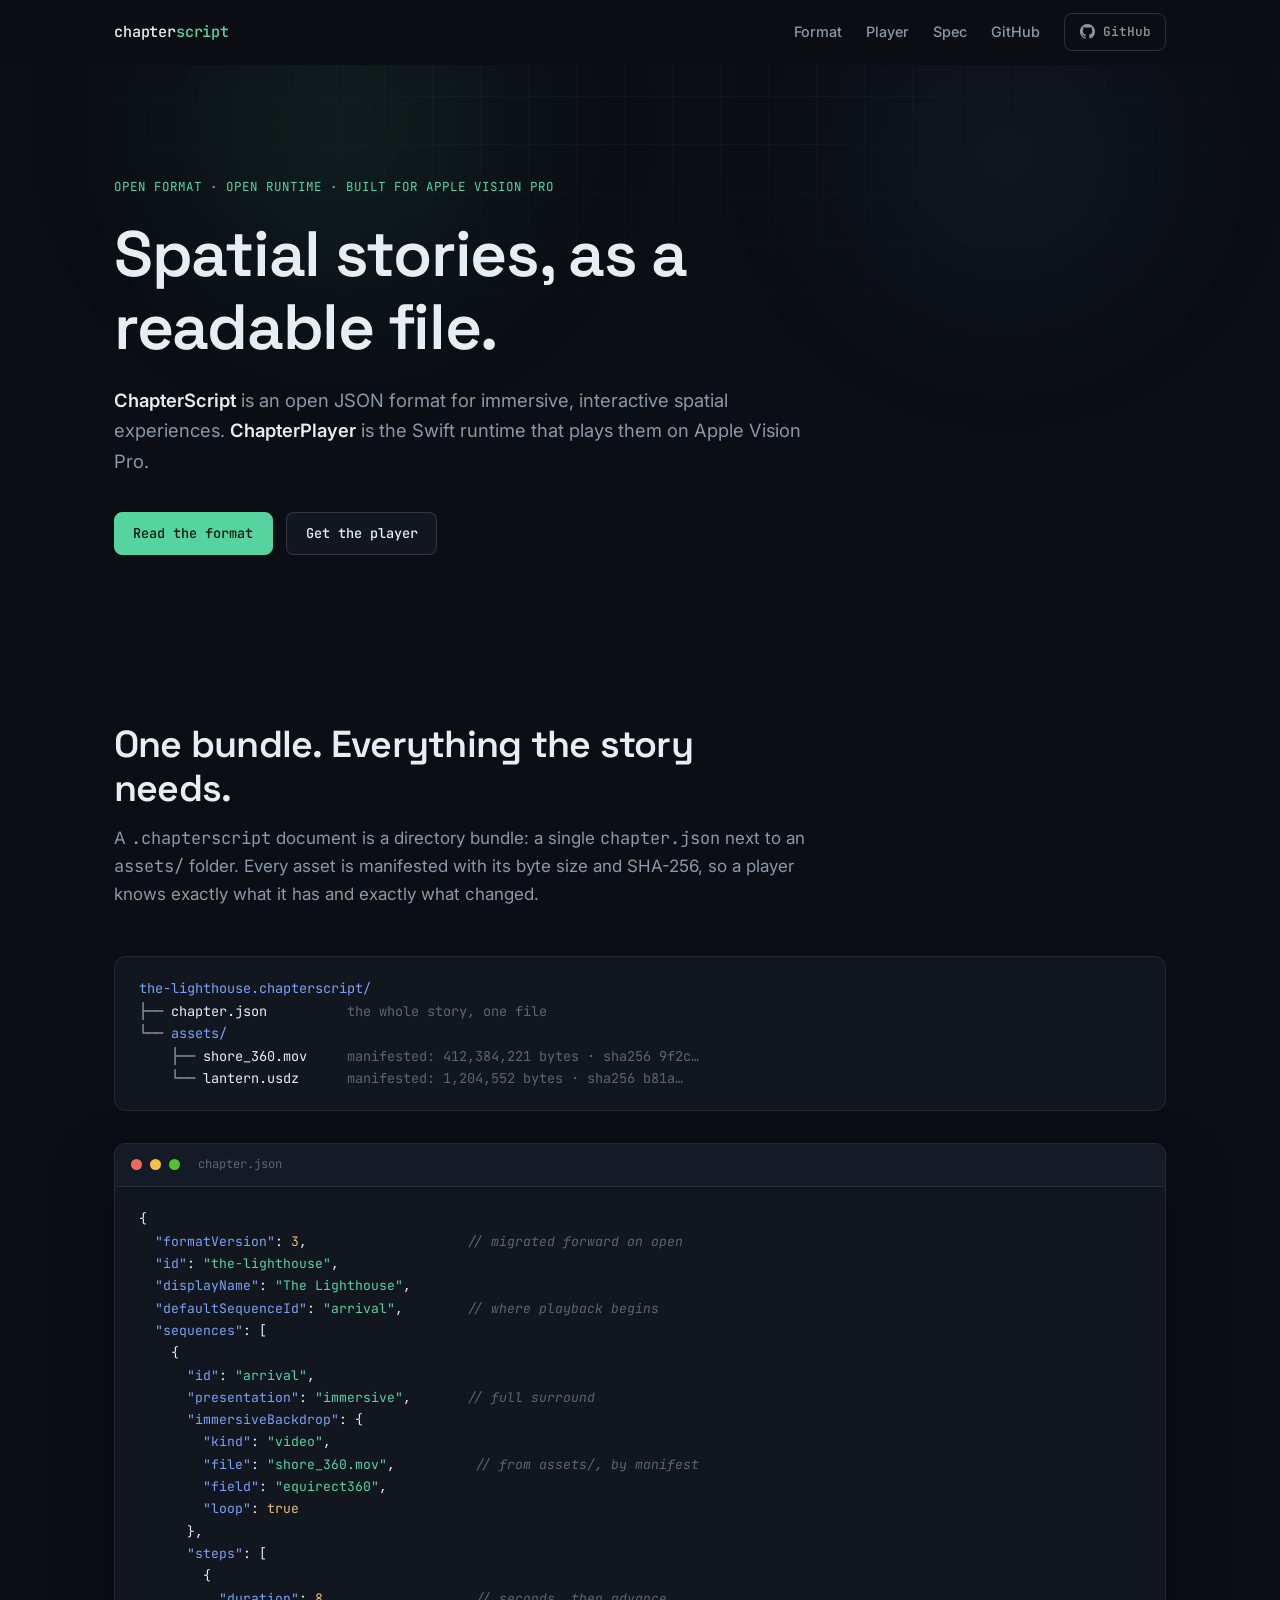
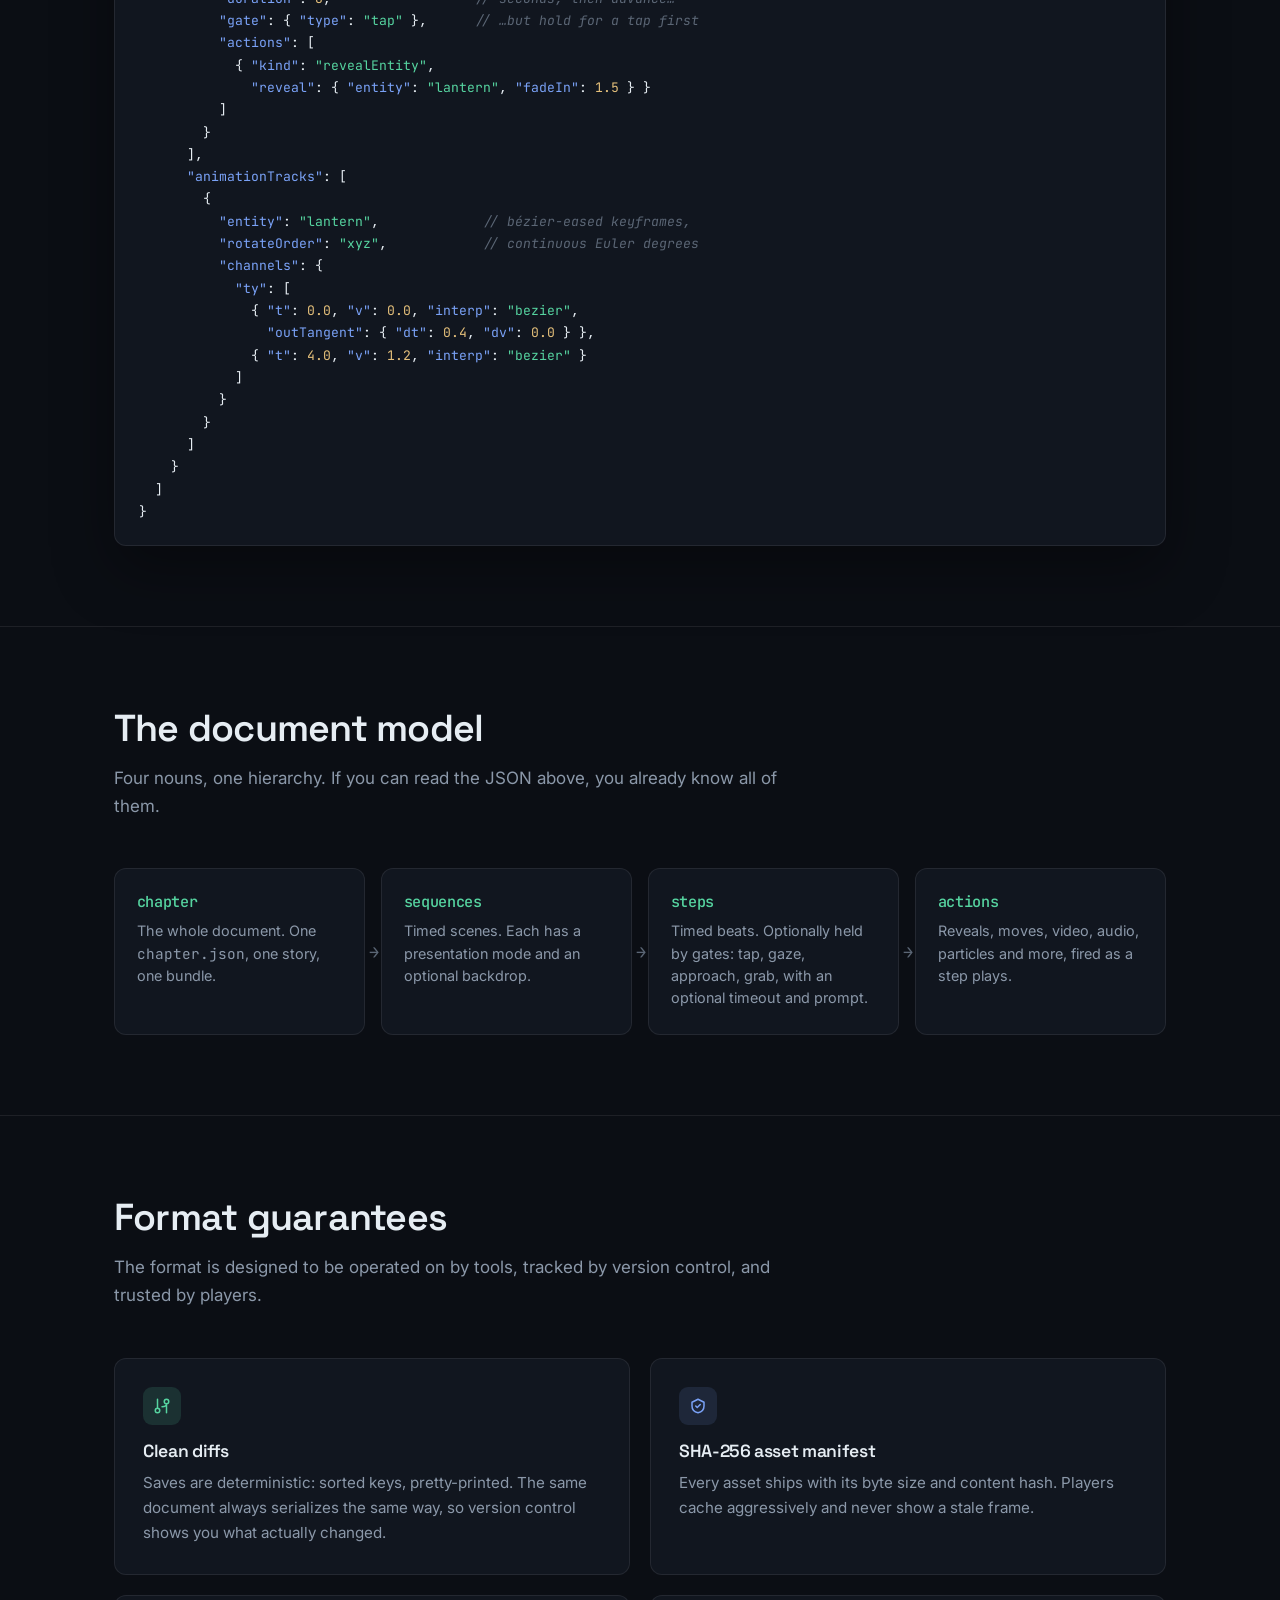
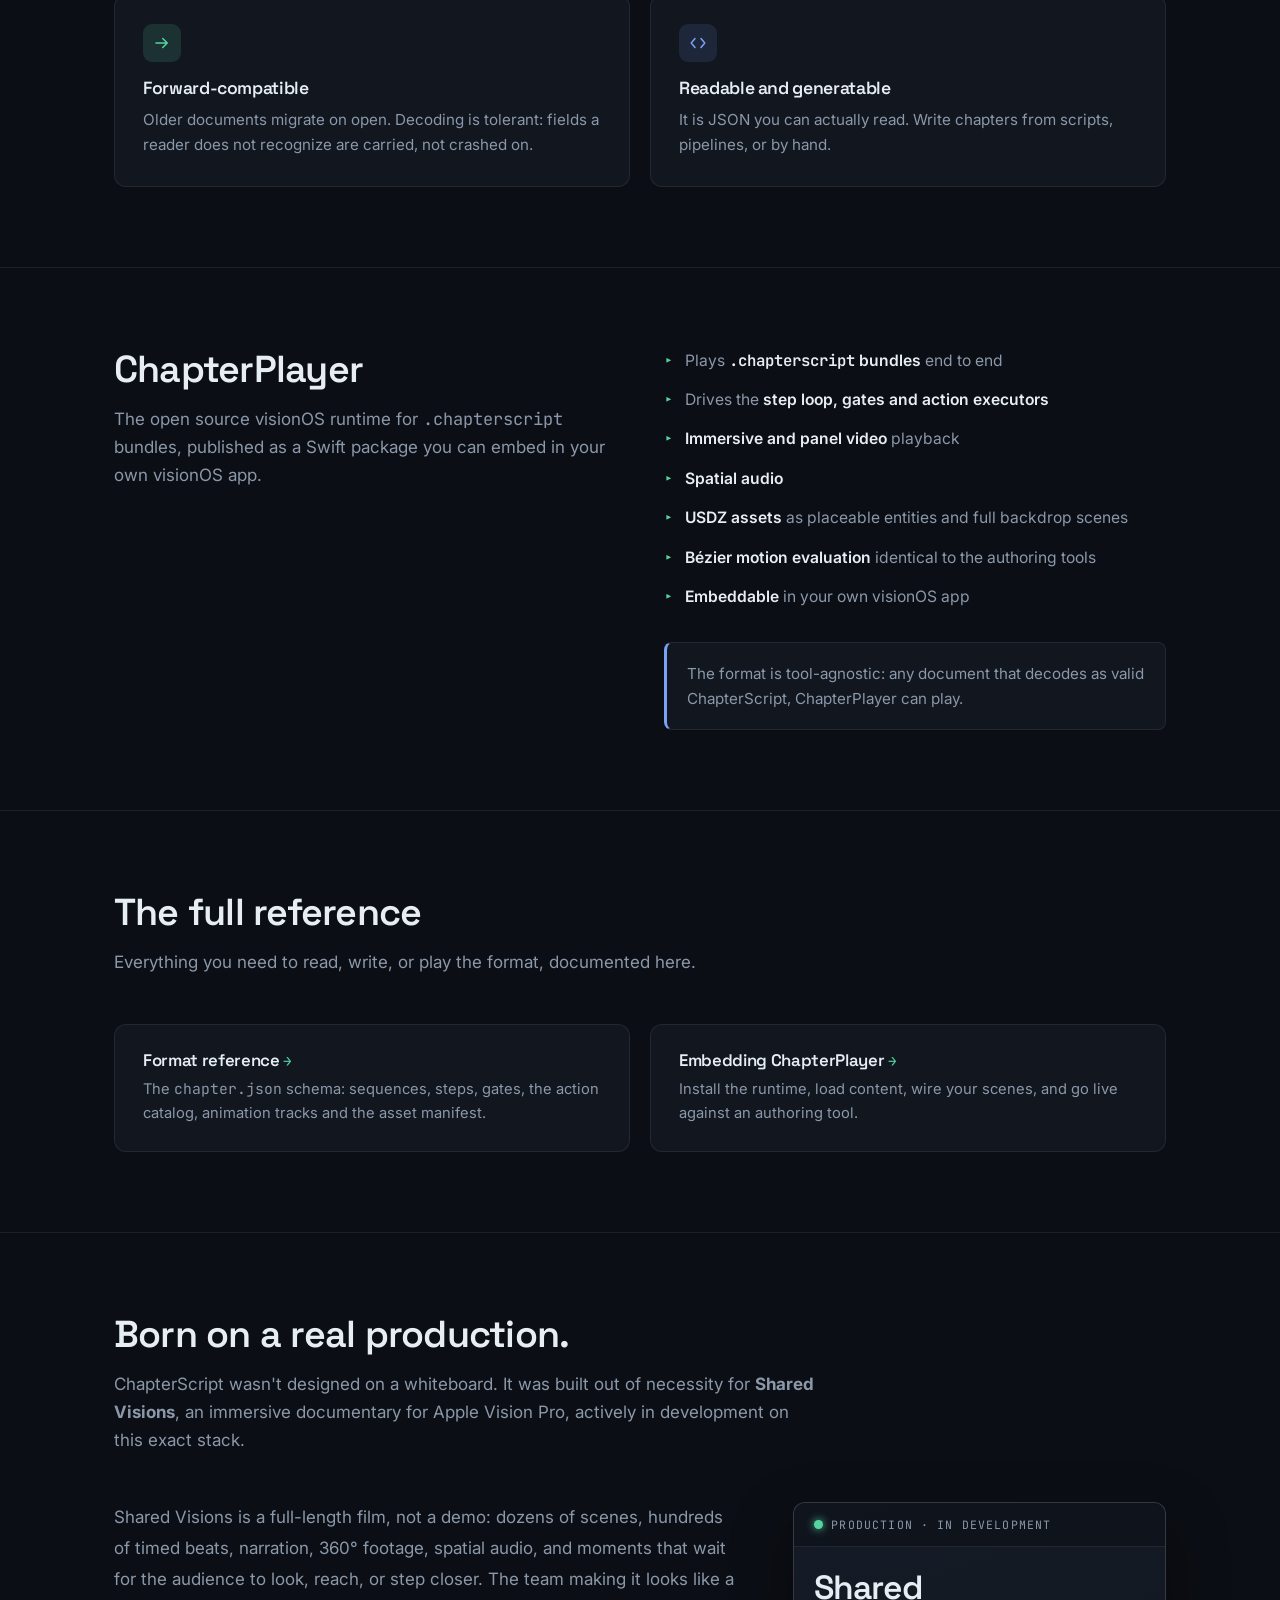
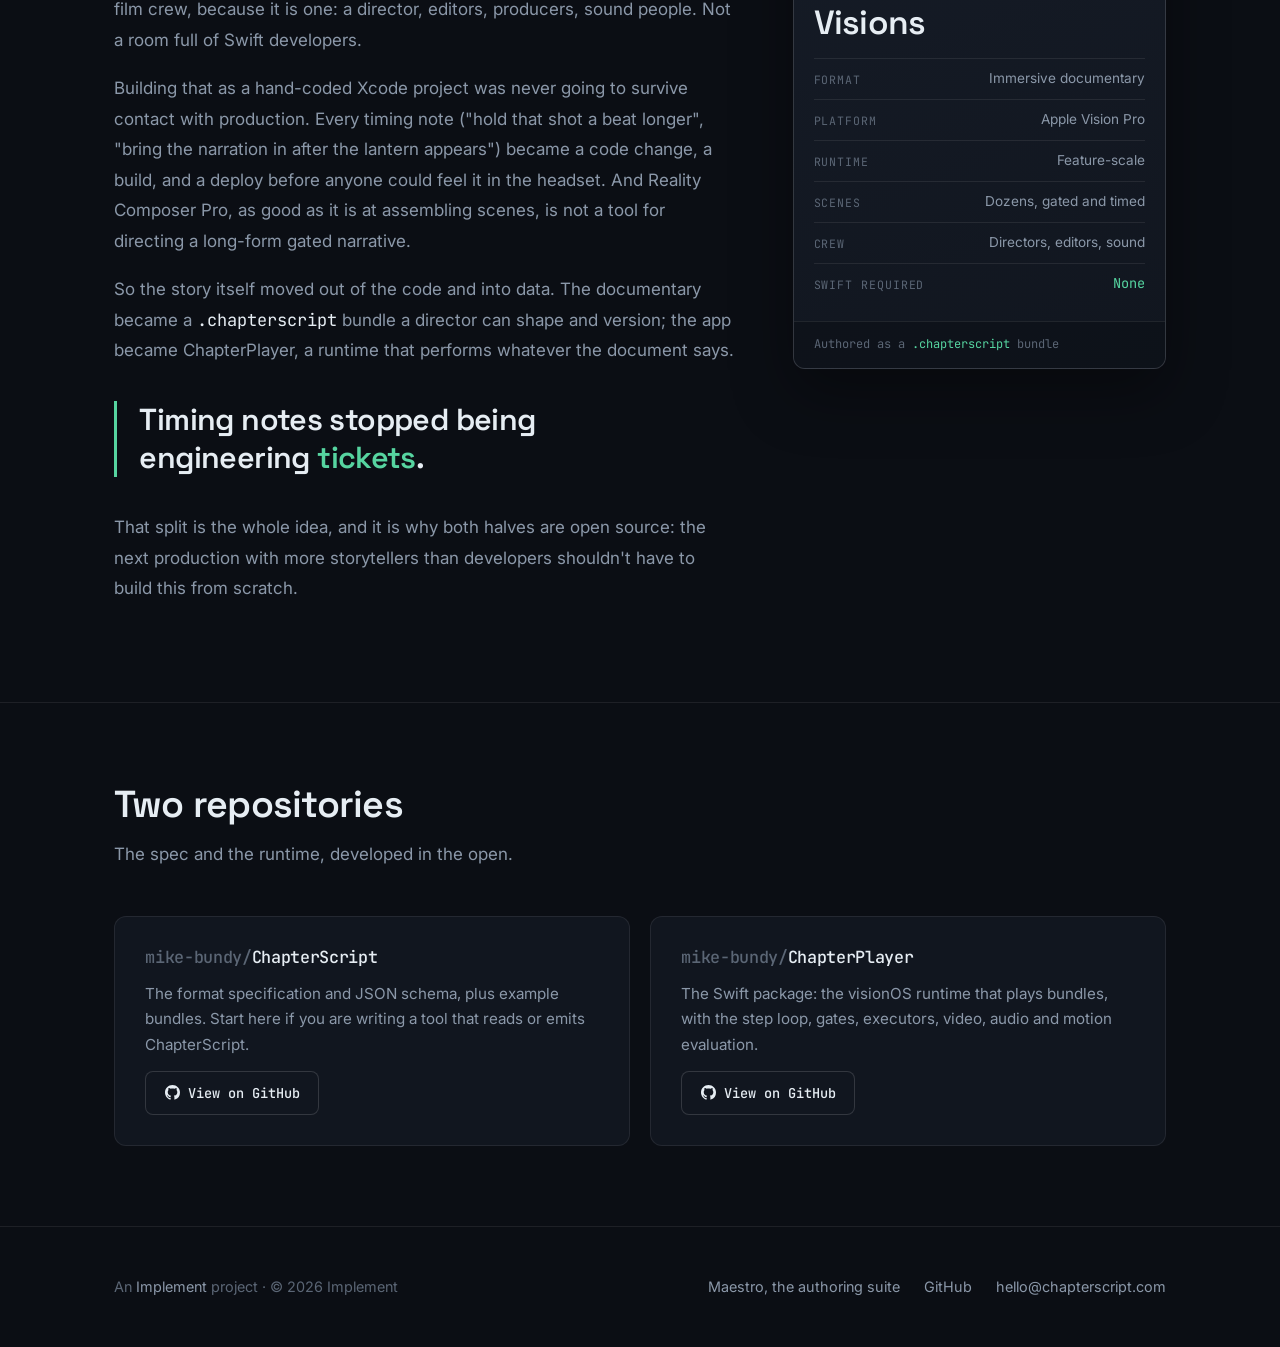
==== index.html @ b11a77a7 "Wordmark: chapter[script], mint accent on script, drop .com Co-Authored-By: Claude Fable 5 <noreply@" ====
<!doctype html>
<html lang="en">
<head>
  <meta charset="utf-8">
  <meta name="viewport" content="width=device-width, initial-scale=1">
  <title>ChapterScript — an open format for spatial stories</title>
  <meta name="description" content="ChapterScript is an open JSON format for immersive, interactive spatial experiences. ChapterPlayer is the open source Swift runtime that plays them on Apple Vision Pro.">
  <link rel="preconnect" href="https://fonts.googleapis.com">
  <link rel="preconnect" href="https://fonts.gstatic.com" crossorigin>
  <link href="https://fonts.googleapis.com/css2?family=Space+Grotesk:wght@500;600;700&family=Inter:wght@400;500;600&family=JetBrains+Mono:ital,wght@0,400;0,500;1,400&display=swap" rel="stylesheet">
  <link rel="stylesheet" href="/assets/css/site.css">
</head>
<body>
  <div class="grid-bg" aria-hidden="true"></div>

  <header class="nav">
    <div class="wrap nav-inner">
      <a class="wordmark" href="/">chapter<span class="accent">script</span></a>
      <nav class="nav-links" aria-label="Site">
        <a href="#format">Format</a>
        <a href="#player">Player</a>
        <a href="#spec">Spec</a>
        <!-- real repo: github.com/mike-bundy -->
        <a href="https://github.com/mike-bundy/ChapterScript">GitHub</a>
        <a class="btn btn-ghost" href="https://github.com/mike-bundy/ChapterScript">
          <svg width="15" height="15" viewBox="0 0 16 16" fill="currentColor" aria-hidden="true"><path d="M8 0C3.58 0 0 3.58 0 8c0 3.54 2.29 6.53 5.47 7.59.4.07.55-.17.55-.38 0-.19-.01-.82-.01-1.49-2.01.37-2.53-.49-2.69-.94-.09-.23-.48-.94-.82-1.13-.28-.15-.68-.52-.01-.53.63-.01 1.08.58 1.23.82.72 1.21 1.87.87 2.33.66.07-.52.28-.87.51-1.07-1.78-.2-3.64-.89-3.64-3.95 0-.87.31-1.59.82-2.15-.08-.2-.36-1.02.08-2.12 0 0 .67-.21 2.2.82.64-.18 1.32-.27 2-.27s1.36.09 2 .27c1.53-1.04 2.2-.82 2.2-.82.44 1.1.16 1.92.08 2.12.51.56.82 1.27.82 2.15 0 3.07-1.87 3.75-3.65 3.95.29.25.54.73.54 1.48 0 1.07-.01 1.93-.01 2.2 0 .21.15.46.55.38A8.01 8.01 0 0 0 16 8c0-4.42-3.58-8-8-8Z"/></svg>
          GitHub
        </a>
      </nav>
    </div>
  </header>

  <main>
    <section class="hero">
      <div class="glow glow-mint" aria-hidden="true"></div>
      <div class="glow glow-blue" aria-hidden="true"></div>
      <div class="wrap">
        <p class="eyebrow">Open format · Open runtime · Built for Apple Vision Pro</p>
        <h1>Spatial stories, as a readable file.</h1>
        <p class="hero-sub"><strong>ChapterScript</strong> is an open JSON format for immersive, interactive spatial experiences. <strong>ChapterPlayer</strong> is the Swift runtime that plays them on Apple Vision Pro.</p>
        <div class="hero-ctas">
          <a class="btn btn-primary" href="#format">Read the format</a>
          <a class="btn" href="#player">Get the player</a>
        </div>
      </div>
    </section>

    <section class="section" id="format">
      <div class="wrap">
        <div class="section-head reveal">
          <h2>One bundle. Everything the story needs.</h2>
          <p>A <code>.chapterscript</code> document is a directory bundle: a single <code>chapter.json</code> next to an <code>assets/</code> folder. Every asset is manifested with its byte size and SHA-256, so a player knows exactly what it has and exactly what changed.</p>
        </div>

        <div class="bundle-tree reveal" role="img" aria-label="Bundle layout: a .chapterscript directory containing chapter.json and an assets folder whose files are manifested with byte size and SHA-256">
<pre><span class="d">the-lighthouse.chapterscript/</span>
├── <span class="f">chapter.json</span>          <span class="m">the whole story, one file</span>
└── <span class="d">assets/</span>
    ├── <span class="f">shore_360.mov</span>     <span class="m">manifested: 412,384,221 bytes · sha256 9f2c…</span>
    └── <span class="f">lantern.usdz</span>      <span class="m">manifested: 1,204,552 bytes · sha256 b81a…</span></pre>
        </div>

        <div class="code-panel reveal">
          <div class="code-bar">
            <span class="dot dot-r"></span><span class="dot dot-y"></span><span class="dot dot-g"></span>
            <span class="code-title">chapter.json</span>
          </div>
<pre>{
  <span class="k">"formatVersion"</span>: <span class="n">3</span>,                    <span class="c">// migrated forward on open</span>
  <span class="k">"id"</span>: <span class="s">"the-lighthouse"</span>,
  <span class="k">"displayName"</span>: <span class="s">"The Lighthouse"</span>,
  <span class="k">"defaultSequenceId"</span>: <span class="s">"arrival"</span>,        <span class="c">// where playback begins</span>
  <span class="k">"sequences"</span>: [
    {
      <span class="k">"id"</span>: <span class="s">"arrival"</span>,
      <span class="k">"presentation"</span>: <span class="s">"immersive"</span>,       <span class="c">// full surround</span>
      <span class="k">"immersiveBackdrop"</span>: {
        <span class="k">"kind"</span>: <span class="s">"video"</span>,
        <span class="k">"file"</span>: <span class="s">"shore_360.mov"</span>,          <span class="c">// from assets/, by manifest</span>
        <span class="k">"field"</span>: <span class="s">"equirect360"</span>,
        <span class="k">"loop"</span>: <span class="n">true</span>
      },
      <span class="k">"steps"</span>: [
        {
          <span class="k">"duration"</span>: <span class="n">8</span>,                  <span class="c">// seconds, then advance…</span>
          <span class="k">"gate"</span>: { <span class="k">"type"</span>: <span class="s">"tap"</span> },      <span class="c">// …but hold for a tap first</span>
          <span class="k">"actions"</span>: [
            { <span class="k">"kind"</span>: <span class="s">"revealEntity"</span>,
              <span class="k">"reveal"</span>: { <span class="k">"entity"</span>: <span class="s">"lantern"</span>, <span class="k">"fadeIn"</span>: <span class="n">1.5</span> } }
          ]
        }
      ],
      <span class="k">"animationTracks"</span>: [
        {
          <span class="k">"entity"</span>: <span class="s">"lantern"</span>,             <span class="c">// bézier-eased keyframes,</span>
          <span class="k">"rotateOrder"</span>: <span class="s">"xyz"</span>,            <span class="c">// continuous Euler degrees</span>
          <span class="k">"channels"</span>: {
            <span class="k">"ty"</span>: [
              { <span class="k">"t"</span>: <span class="n">0.0</span>, <span class="k">"v"</span>: <span class="n">0.0</span>, <span class="k">"interp"</span>: <span class="s">"bezier"</span>,
                <span class="k">"outTangent"</span>: { <span class="k">"dt"</span>: <span class="n">0.4</span>, <span class="k">"dv"</span>: <span class="n">0.0</span> } },
              { <span class="k">"t"</span>: <span class="n">4.0</span>, <span class="k">"v"</span>: <span class="n">1.2</span>, <span class="k">"interp"</span>: <span class="s">"bezier"</span> }
            ]
          }
        }
      ]
    }
  ]
}</pre>
        </div>
      </div>
    </section>

    <section class="section" id="model">
      <div class="wrap">
        <div class="section-head reveal">
          <h2>The document model</h2>
          <p>Four nouns, one hierarchy. If you can read the JSON above, you already know all of them.</p>
        </div>
        <div class="concepts">
          <div class="concept reveal">
            <h3>chapter</h3>
            <p>The whole document. One <code>chapter.json</code>, one story, one bundle.</p>
          </div>
          <div class="concept reveal">
            <h3>sequences</h3>
            <p>Timed scenes. Each has a presentation mode and an optional backdrop.</p>
          </div>
          <div class="concept reveal">
            <h3>steps</h3>
            <p>Timed beats. Optionally held by gates: tap, gaze, approach, grab, with an optional timeout and prompt.</p>
          </div>
          <div class="concept reveal">
            <h3>actions</h3>
            <p>Reveals, moves, video, audio, particles and more, fired as a step plays.</p>
          </div>
        </div>
      </div>
    </section>

    <section class="section" id="guarantees">
      <div class="wrap">
        <div class="section-head reveal">
          <h2>Format guarantees</h2>
          <p>The format is designed to be operated on by tools, tracked by version control, and trusted by players.</p>
        </div>
        <div class="features">
          <div class="feature reveal">
            <span class="feature-icon" aria-hidden="true"><svg width="18" height="18" viewBox="0 0 24 24" fill="none" stroke="currentColor" stroke-width="2" stroke-linecap="round"><path d="M6 3v12M18 9v12M6 15a3 3 0 1 0 0 6 3 3 0 0 0 0-6ZM18 3a3 3 0 1 0 0 6 3 3 0 0 0 0-6ZM18 9c0 3-3 4-6 4"/></svg></span>
            <h3>Clean diffs</h3>
            <p>Saves are deterministic: sorted keys, pretty-printed. The same document always serializes the same way, so version control shows you what actually changed.</p>
          </div>
          <div class="feature reveal">
            <span class="feature-icon" aria-hidden="true"><svg width="18" height="18" viewBox="0 0 24 24" fill="none" stroke="currentColor" stroke-width="2" stroke-linecap="round" stroke-linejoin="round"><path d="M12 3l8 4v5c0 5-3.5 8-8 9-4.5-1-8-4-8-9V7l8-4Z"/><path d="M9 12l2 2 4-4"/></svg></span>
            <h3>SHA-256 asset manifest</h3>
            <p>Every asset ships with its byte size and content hash. Players cache aggressively and never show a stale frame.</p>
          </div>
          <div class="feature reveal">
            <span class="feature-icon" aria-hidden="true"><svg width="18" height="18" viewBox="0 0 24 24" fill="none" stroke="currentColor" stroke-width="2" stroke-linecap="round" stroke-linejoin="round"><path d="M4 12h13M13 6l6 6-6 6"/></svg></span>
            <h3>Forward-compatible</h3>
            <p>Older documents migrate on open. Decoding is tolerant: fields a reader does not recognize are carried, not crashed on.</p>
          </div>
          <div class="feature reveal">
            <span class="feature-icon" aria-hidden="true"><svg width="18" height="18" viewBox="0 0 24 24" fill="none" stroke="currentColor" stroke-width="2" stroke-linecap="round" stroke-linejoin="round"><path d="M8 6l-5 6 5 6M16 6l5 6-5 6"/></svg></span>
            <h3>Readable and generatable</h3>
            <p>It is JSON you can actually read. Write chapters from scripts, pipelines, or by hand.</p>
          </div>
        </div>
      </div>
    </section>

    <section class="section" id="player">
      <div class="wrap">
        <div class="player-grid">
          <div class="section-head reveal" style="margin-bottom:0">
            <h2>ChapterPlayer</h2>
            <p>The open source visionOS runtime for <code>.chapterscript</code> bundles, published as a Swift package you can embed in your own visionOS app.</p>
          </div>
          <div class="reveal">
            <ul class="cap-list">
              <li><span>Plays <strong><code>.chapterscript</code> bundles</strong> end to end</span></li>
              <li><span>Drives the <strong>step loop, gates and action executors</strong></span></li>
              <li><span><strong>Immersive and panel video</strong> playback</span></li>
              <li><span><strong>Spatial audio</strong></span></li>
              <li><span><strong>USDZ assets</strong> as placeable entities and full backdrop scenes</span></li>
              <li><span><strong>Bézier motion evaluation</strong> identical to the authoring tools</span></li>
              <li><span><strong>Embeddable</strong> in your own visionOS app</span></li>
            </ul>
            <p class="player-note">The format is tool-agnostic: any document that decodes as valid ChapterScript, ChapterPlayer can play.</p>
          </div>
        </div>
      </div>
    </section>

    <section class="section" id="spec">
      <div class="wrap">
        <div class="section-head reveal">
          <h2>The full reference</h2>
          <p>Everything you need to read, write, or play the format, documented here.</p>
        </div>
        <div class="spec-links">
          <a class="spec-link reveal" href="/format.html">
            <h3>Format reference <span>→</span></h3>
            <p>The <code>chapter.json</code> schema: sequences, steps, gates, the action catalog, animation tracks and the asset manifest.</p>
          </a>
          <a class="spec-link reveal" href="/player.html">
            <h3>Embedding ChapterPlayer <span>→</span></h3>
            <p>Install the runtime, load content, wire your scenes, and go live against an authoring tool.</p>
          </a>
        </div>
      </div>
    </section>

    <section class="section" id="story">
      <div class="wrap">
        <div class="section-head reveal">
          <h2>Born on a real production.</h2>
          <p>ChapterScript wasn't designed on a whiteboard. It was built out of necessity for <strong>Shared Visions</strong>, an immersive documentary for Apple Vision Pro, actively in development on this exact stack.</p>
        </div>
        <div class="story-grid">
          <div class="story reveal">
            <p>Shared Visions is a full-length film, not a demo: dozens of scenes, hundreds
            of timed beats, narration, 360° footage, spatial audio, and moments that wait
            for the audience to look, reach, or step closer. The team making it looks like
            a film crew, because it is one: a director, editors, producers, sound people.
            Not a room full of Swift developers.</p>
            <p>Building that as a hand-coded Xcode project was never going to survive
            contact with production. Every timing note ("hold that shot a beat longer",
            "bring the narration in after the lantern appears") became a code change, a
            build, and a deploy before anyone could feel it in the headset. And Reality
            Composer Pro, as good as it is at assembling scenes, is not a tool for
            directing a long-form gated narrative.</p>
            <p>So the story itself moved out of the code and into data. The documentary
            became a <code>.chapterscript</code> bundle a director can shape and version;
            the app became ChapterPlayer, a runtime that performs whatever the document
            says.</p>
            <blockquote class="story-quote">Timing notes stopped being<br>engineering <em>tickets</em>.</blockquote>
            <p>That split is the whole idea, and it is why both halves are open source:
            the next production with more storytellers than developers shouldn't have to
            build this from scratch.</p>
          </div>

          <aside class="slate reveal" aria-label="Shared Visions production card">
            <div class="slate-bar">
              <span class="slate-rec" aria-hidden="true"></span>
              Production · In development
            </div>
            <h3 class="slate-title">Shared<br>Visions</h3>
            <dl class="slate-facts">
              <div><dt>Format</dt><dd>Immersive documentary</dd></div>
              <div><dt>Platform</dt><dd>Apple Vision Pro</dd></div>
              <div><dt>Runtime</dt><dd>Feature-scale</dd></div>
              <div><dt>Scenes</dt><dd>Dozens, gated and timed</dd></div>
              <div><dt>Crew</dt><dd>Directors, editors, sound</dd></div>
              <div><dt>Swift required</dt><dd class="slate-none">None</dd></div>
            </dl>
            <div class="slate-foot">Authored as a <code>.chapterscript</code> bundle</div>
          </aside>
        </div>
      </div>
    </section>

    <section class="section" id="repos">
      <div class="wrap">
        <div class="section-head reveal">
          <h2>Two repositories</h2>
          <p>The spec and the runtime, developed in the open.</p>
        </div>
        <div class="repos">
          <div class="repo reveal">
            <h3><span class="org">mike-bundy/</span>ChapterScript</h3>
            <p>The format specification and JSON schema, plus example bundles. Start here if you are writing a tool that reads or emits ChapterScript.</p>
            <!-- real repo: github.com/mike-bundy -->
            <a class="btn" href="https://github.com/mike-bundy/ChapterScript">
              <svg width="15" height="15" viewBox="0 0 16 16" fill="currentColor" aria-hidden="true"><path d="M8 0C3.58 0 0 3.58 0 8c0 3.54 2.29 6.53 5.47 7.59.4.07.55-.17.55-.38 0-.19-.01-.82-.01-1.49-2.01.37-2.53-.49-2.69-.94-.09-.23-.48-.94-.82-1.13-.28-.15-.68-.52-.01-.53.63-.01 1.08.58 1.23.82.72 1.21 1.87.87 2.33.66.07-.52.28-.87.51-1.07-1.78-.2-3.64-.89-3.64-3.95 0-.87.31-1.59.82-2.15-.08-.2-.36-1.02.08-2.12 0 0 .67-.21 2.2.82.64-.18 1.32-.27 2-.27s1.36.09 2 .27c1.53-1.04 2.2-.82 2.2-.82.44 1.1.16 1.92.08 2.12.51.56.82 1.27.82 2.15 0 3.07-1.87 3.75-3.65 3.95.29.25.54.73.54 1.48 0 1.07-.01 1.93-.01 2.2 0 .21.15.46.55.38A8.01 8.01 0 0 0 16 8c0-4.42-3.58-8-8-8Z"/></svg>
              View on GitHub
            </a>
          </div>
          <div class="repo reveal">
            <h3><span class="org">mike-bundy/</span>ChapterPlayer</h3>
            <p>The Swift package: the visionOS runtime that plays bundles, with the step loop, gates, executors, video, audio and motion evaluation.</p>
            <!-- real repo: github.com/mike-bundy -->
            <a class="btn" href="https://github.com/mike-bundy/ChapterPlayer">
              <svg width="15" height="15" viewBox="0 0 16 16" fill="currentColor" aria-hidden="true"><path d="M8 0C3.58 0 0 3.58 0 8c0 3.54 2.29 6.53 5.47 7.59.4.07.55-.17.55-.38 0-.19-.01-.82-.01-1.49-2.01.37-2.53-.49-2.69-.94-.09-.23-.48-.94-.82-1.13-.28-.15-.68-.52-.01-.53.63-.01 1.08.58 1.23.82.72 1.21 1.87.87 2.33.66.07-.52.28-.87.51-1.07-1.78-.2-3.64-.89-3.64-3.95 0-.87.31-1.59.82-2.15-.08-.2-.36-1.02.08-2.12 0 0 .67-.21 2.2.82.64-.18 1.32-.27 2-.27s1.36.09 2 .27c1.53-1.04 2.2-.82 2.2-.82.44 1.1.16 1.92.08 2.12.51.56.82 1.27.82 2.15 0 3.07-1.87 3.75-3.65 3.95.29.25.54.73.54 1.48 0 1.07-.01 1.93-.01 2.2 0 .21.15.46.55.38A8.01 8.01 0 0 0 16 8c0-4.42-3.58-8-8-8Z"/></svg>
              View on GitHub
            </a>
          </div>
        </div>
      </div>
    </section>
  </main>

  <footer class="footer">
    <div class="wrap footer-inner">
      <p>An <a href="https://implement.studio">Implement</a> project · © 2026 Implement</p>
      <div class="footer-links">
        <a href="https://maestrostud.io">Maestro, the authoring suite</a>
        <a href="https://github.com/mike-bundy/ChapterScript">GitHub</a>
        <a href="mailto:hello@chapterscript.com">hello@chapterscript.com</a>
      </div>
    </div>
  </footer>

  <script src="/assets/js/site.js"></script>
</body>
</html>
---- assets/css/site.css ----
/* chapterscript.com — dark slate terminal theme.
   All colors live here; use the variables, not literal hex, for anything new. */

:root {
  --bg: #0b0e14;
  --panel: #11161f;
  --panel-2: #151b26;
  --border: rgba(255, 255, 255, 0.08);
  --border-strong: rgba(255, 255, 255, 0.14);
  --ink: #e6edf3;
  --dim: #8b98a9;
  --faint: #5b6675;
  --mint: #56d4a0;
  --mint-dim: rgba(86, 212, 160, 0.14);
  --blue: #7aa2f7;
  --blue-dim: rgba(122, 162, 247, 0.12);
  --syn-key: #7aa2f7;
  --syn-str: #56d4a0;
  --syn-num: #e5c07b;
  --syn-comment: #5b6675;
  --font-display: "Space Grotesk", system-ui, sans-serif;
  --font-body: "Inter", system-ui, sans-serif;
  --font-mono: "JetBrains Mono", ui-monospace, "SF Mono", Menlo, monospace;
  --max-w: 1100px;
  --radius: 12px;
}

* { box-sizing: border-box; margin: 0; padding: 0; }

html {
  color-scheme: dark;
  scroll-padding-top: 5.5rem;
}

@media (prefers-reduced-motion: no-preference) {
  html { scroll-behavior: smooth; }
}

body {
  background: var(--bg);
  color: var(--ink);
  font-family: var(--font-body);
  font-size: 1.0625rem;
  line-height: 1.65;
  -webkit-font-smoothing: antialiased;
}

::selection { background: var(--mint-dim); color: var(--ink); }

a { color: var(--mint); text-decoration: none; }
a:hover { text-decoration: underline; text-underline-offset: 3px; }

h1, h2, h3 {
  font-family: var(--font-display);
  font-weight: 600;
  line-height: 1.15;
  letter-spacing: -0.02em;
}

code, kbd, pre { font-family: var(--font-mono); }

.wrap {
  max-width: var(--max-w);
  margin: 0 auto;
  padding: 0 1.5rem;
}

/* ---------- Atmosphere ---------- */

.grid-bg {
  position: fixed;
  inset: 0;
  z-index: -1;
  background-image:
    linear-gradient(rgba(255, 255, 255, 0.025) 1px, transparent 1px),
    linear-gradient(90deg, rgba(255, 255, 255, 0.025) 1px, transparent 1px);
  background-size: 48px 48px;
  mask-image: radial-gradient(ellipse 80% 60% at 50% 0%, #000 30%, transparent 75%);
  -webkit-mask-image: radial-gradient(ellipse 80% 60% at 50% 0%, #000 30%, transparent 75%);
}

.glow {
  position: absolute;
  z-index: -1;
  border-radius: 50%;
  filter: blur(90px);
  opacity: 0.35;
  pointer-events: none;
}

.glow-mint { background: radial-gradient(circle, rgba(86, 212, 160, 0.35), transparent 70%); }
.glow-blue { background: radial-gradient(circle, rgba(122, 162, 247, 0.3), transparent 70%); }

/* ---------- Nav ---------- */

.nav {
  position: sticky;
  top: 0;
  z-index: 10;
  background: rgba(11, 14, 20, 0.82);
  backdrop-filter: blur(12px);
  -webkit-backdrop-filter: blur(12px);
  border-bottom: 1px solid transparent;
  transition: border-color 0.2s;
}

.nav.scrolled { border-bottom-color: var(--border); }

.nav-inner {
  display: flex;
  align-items: center;
  gap: 1.75rem;
  height: 4rem;
}

.wordmark {
  font-family: var(--font-mono);
  font-size: 0.95rem;
  font-weight: 500;
  color: var(--ink);
  letter-spacing: -0.01em;
}

.wordmark:hover { text-decoration: none; }
.wordmark .accent { color: var(--mint); }

.nav-links {
  display: flex;
  gap: 1.5rem;
  margin-left: auto;
  align-items: center;
}

.nav-links a {
  color: var(--dim);
  font-size: 0.9rem;
  font-weight: 500;
}

.nav-links a:hover { color: var(--ink); text-decoration: none; }

/* ---------- Buttons ---------- */

.btn {
  display: inline-flex;
  align-items: center;
  gap: 0.5rem;
  padding: 0.6rem 1.15rem;
  border-radius: 8px;
  font-family: var(--font-mono);
  font-size: 0.85rem;
  font-weight: 500;
  border: 1px solid var(--border-strong);
  color: var(--ink);
  background: var(--panel);
  transition: border-color 0.15s, background 0.15s, transform 0.15s;
}

.btn:hover { text-decoration: none; border-color: var(--mint); }

.btn-primary {
  background: var(--mint);
  border-color: var(--mint);
  color: #0b1712;
}

.btn-primary:hover {
  background: #6be0af;
  border-color: #6be0af;
}

.btn-ghost { background: transparent; }

.btn svg { flex-shrink: 0; }

.nav .btn { padding: 0.45rem 0.9rem; font-size: 0.8rem; }

/* ---------- Hero ---------- */

.hero {
  position: relative;
  padding: 7rem 0 5.5rem;
  overflow: hidden;
}

.hero .glow-mint { width: 480px; height: 480px; top: -180px; left: 8%; }
.hero .glow-blue { width: 420px; height: 420px; top: -120px; right: 5%; }

.eyebrow {
  font-family: var(--font-mono);
  font-size: 0.78rem;
  letter-spacing: 0.08em;
  text-transform: uppercase;
  color: var(--mint);
  margin-bottom: 1.25rem;
}

.hero h1 {
  font-size: clamp(2.4rem, 6vw, 4rem);
  max-width: 16ch;
  margin-bottom: 1.25rem;
}

.hero-sub {
  color: var(--dim);
  max-width: 44rem;
  font-size: 1.15rem;
  margin-bottom: 2.25rem;
}

.hero-sub strong { color: var(--ink); font-weight: 600; }

.hero-ctas { display: flex; gap: 0.85rem; flex-wrap: wrap; }

/* ---------- Sections ---------- */

.section { padding: 5rem 0; }
.section + .section { border-top: 1px solid var(--border); }

.section-head { max-width: 44rem; margin-bottom: 3rem; }
.section-head h2 { font-size: clamp(1.7rem, 3.5vw, 2.35rem); margin-bottom: 0.9rem; }
.section-head p { color: var(--dim); }

/* ---------- Code panel ---------- */

.code-panel {
  background: var(--panel);
  border: 1px solid var(--border);
  border-radius: var(--radius);
  overflow: hidden;
  box-shadow: 0 24px 60px rgba(0, 0, 0, 0.35);
}

.code-bar {
  display: flex;
  align-items: center;
  gap: 0.5rem;
  padding: 0.7rem 1rem;
  border-bottom: 1px solid var(--border);
  background: var(--panel-2);
}

.dot { width: 11px; height: 11px; border-radius: 50%; }
.dot-r { background: #f16a5d; }
.dot-y { background: #f5bf4f; }
.dot-g { background: #53c22b; }

.code-title {
  margin-left: 0.6rem;
  font-family: var(--font-mono);
  font-size: 0.75rem;
  color: var(--faint);
}

.code-panel pre {
  padding: 1.35rem 1.5rem;
  overflow-x: auto;
  font-size: 0.82rem;
  line-height: 1.7;
  tab-size: 2;
}

.code-panel .k { color: var(--syn-key); }
.code-panel .s { color: var(--syn-str); }
.code-panel .n { color: var(--syn-num); }
.code-panel .c { color: var(--syn-comment); font-style: italic; }

.bundle-tree {
  font-family: var(--font-mono);
  font-size: 0.85rem;
  color: var(--dim);
  background: var(--panel);
  border: 1px solid var(--border);
  border-radius: var(--radius);
  padding: 1.25rem 1.5rem;
  overflow-x: auto;
  margin-bottom: 2rem;
}

.bundle-tree .d { color: var(--blue); }
.bundle-tree .f { color: var(--ink); }
.bundle-tree .m { color: var(--faint); }

/* ---------- Concepts strip ---------- */

.concepts {
  display: grid;
  grid-template-columns: repeat(4, 1fr);
  gap: 1rem;
}

.concept {
  position: relative;
  background: var(--panel);
  border: 1px solid var(--border);
  border-radius: var(--radius);
  padding: 1.5rem 1.35rem;
}

.concept::after {
  content: "→";
  position: absolute;
  right: -0.95rem;
  top: 50%;
  transform: translateY(-50%);
  color: var(--faint);
  font-family: var(--font-mono);
  z-index: 1;
}

.concept:last-child::after { content: none; }

.concept h3 {
  font-family: var(--font-mono);
  font-size: 0.95rem;
  font-weight: 500;
  color: var(--mint);
  margin-bottom: 0.6rem;
}

.concept p { color: var(--dim); font-size: 0.9rem; line-height: 1.55; }

/* ---------- Feature grid ---------- */

.features {
  display: grid;
  grid-template-columns: repeat(2, 1fr);
  gap: 1.25rem;
}

.feature {
  background: var(--panel);
  border: 1px solid var(--border);
  border-radius: var(--radius);
  padding: 1.75rem;
}

.feature h3 { font-size: 1.1rem; margin-bottom: 0.6rem; }
.feature h3 code { color: var(--blue); font-size: 0.95em; }
.feature p { color: var(--dim); font-size: 0.95rem; }

.feature-icon {
  display: inline-flex;
  align-items: center;
  justify-content: center;
  width: 38px;
  height: 38px;
  border-radius: 9px;
  background: var(--mint-dim);
  color: var(--mint);
  margin-bottom: 1rem;
}

.feature:nth-child(even) .feature-icon { background: var(--blue-dim); color: var(--blue); }

/* ---------- Player section ---------- */

.player-grid {
  display: grid;
  grid-template-columns: 1fr 1fr;
  gap: 3rem;
  align-items: start;
}

.cap-list { list-style: none; display: grid; gap: 0.85rem; }

.cap-list li {
  display: flex;
  gap: 0.75rem;
  color: var(--dim);
  font-size: 0.98rem;
}

.cap-list li::before {
  content: "▸";
  color: var(--mint);
  font-family: var(--font-mono);
  flex-shrink: 0;
}

.cap-list li strong { color: var(--ink); font-weight: 600; }

.player-note {
  margin-top: 2rem;
  padding: 1.1rem 1.25rem;
  border: 1px solid var(--border);
  border-left: 3px solid var(--blue);
  border-radius: 8px;
  background: var(--panel);
  color: var(--dim);
  font-size: 0.95rem;
}

.player-note a { color: var(--blue); }

/* ---------- Spec pointer ---------- */

.spec-links { display: grid; grid-template-columns: 1fr 1fr; gap: 1.25rem; }

.spec-link {
  display: block;
  background: var(--panel);
  border: 1px solid var(--border);
  border-radius: var(--radius);
  padding: 1.6rem 1.75rem;
  color: var(--ink);
  transition: border-color 0.15s;
}

.spec-link:hover { text-decoration: none; border-color: var(--mint); }
.spec-link h3 { font-size: 1.05rem; margin-bottom: 0.4rem; }
.spec-link h3 span { color: var(--mint); font-family: var(--font-mono); font-size: 0.85em; }
.spec-link p { color: var(--dim); font-size: 0.92rem; }

/* ---------- Repo cards ---------- */

.repos { display: grid; grid-template-columns: 1fr 1fr; gap: 1.25rem; }

.repo {
  background: var(--panel);
  border: 1px solid var(--border);
  border-radius: var(--radius);
  padding: 1.9rem;
  display: flex;
  flex-direction: column;
  gap: 0.9rem;
}

.repo h3 {
  font-family: var(--font-mono);
  font-size: 1.05rem;
  font-weight: 500;
}

.repo h3 .org { color: var(--faint); }
.repo p { color: var(--dim); font-size: 0.95rem; flex: 1; }
.repo .btn { align-self: flex-start; }

/* ---------- Footer ---------- */

.footer {
  border-top: 1px solid var(--border);
  padding: 3rem 0;
  color: var(--faint);
  font-size: 0.9rem;
}

.footer-inner {
  display: flex;
  flex-wrap: wrap;
  gap: 1rem 2rem;
  align-items: center;
  justify-content: space-between;
}

.footer a { color: var(--dim); }
.footer a:hover { color: var(--mint); }
.footer-links { display: flex; flex-wrap: wrap; gap: 1.5rem; }

/* ---------- 404 ---------- */

.err-page {
  min-height: 70vh;
  display: flex;
  flex-direction: column;
  align-items: flex-start;
  justify-content: center;
  position: relative;
}

.err-code {
  font-family: var(--font-mono);
  font-size: 0.9rem;
  color: var(--mint);
  margin-bottom: 1rem;
}

.err-page h1 { font-size: clamp(2rem, 5vw, 3rem); margin-bottom: 1rem; }
.err-page p { color: var(--dim); margin-bottom: 2rem; max-width: 38rem; }

/* ---------- Reveal on scroll ----------
   Content is visible by default. Only when JS has confirmed it will run the
   reveal (html.reveal-enabled, set only when motion is allowed) do elements
   start hidden. Reduced-motion users and no-JS visitors see everything. */

html.reveal-enabled .reveal {
  opacity: 0;
  transform: translateY(18px);
  transition: opacity 0.6s ease, transform 0.6s ease;
}

html.reveal-enabled .reveal.in {
  opacity: 1;
  transform: none;
}

/* ---------- Responsive ---------- */

@media (max-width: 900px) {
  .concepts { grid-template-columns: repeat(2, 1fr); }
  .concept::after { content: none; }
  .player-grid { grid-template-columns: 1fr; gap: 2rem; }
}

@media (max-width: 640px) {
  .nav-links a:not(.btn) { display: none; }
  .hero { padding: 4.5rem 0 3.5rem; }
  .section { padding: 3.5rem 0; }
  .concepts, .features, .spec-links, .repos { grid-template-columns: 1fr; }
}

/* ---------- Reference sub-pages ---------- */
.docpage { padding: 8.5rem 0 5rem; }
.docpage .wrap { max-width: 860px; }
.doc-back {
  font-family: var(--font-mono); font-size: .8rem; color: var(--dim);
  display: inline-block; margin-bottom: 1.6rem; transition: color .2s;
}
.doc-back:hover { color: var(--mint); }
.docpage h1 { font-size: clamp(2rem, 4.5vw, 3rem); letter-spacing: -.02em; margin-bottom: .8rem; }
.doc-lede { color: var(--dim); font-size: 1.08rem; max-width: 60ch; margin-bottom: 3rem; }
.docpage h2 {
  font-size: 1.45rem; letter-spacing: -.01em;
  margin: 3rem 0 .9rem; padding-top: 2.2rem; border-top: 1px solid var(--border);
}
.docpage h3 { font-size: 1.05rem; margin: 1.8rem 0 .5rem; color: var(--ink); }
.docpage p, .docpage li { color: var(--dim); line-height: 1.75; }
.docpage p { margin-bottom: 1rem; }
.docpage ul { margin: 0 0 1.2rem 1.2rem; }
.docpage li { margin-bottom: .45rem; }
.docpage li::marker { color: var(--mint); }
.docpage strong { color: var(--ink); font-weight: 600; }
.docpage a:not(.doc-back):not(.btn) { color: var(--mint); }
.docpage a:not(.doc-back):not(.btn):hover { text-decoration: underline; }
.docpage pre {
  background: var(--panel); border: 1px solid var(--border); border-radius: 10px;
  padding: 1.1rem 1.3rem; overflow-x: auto; margin: 0 0 1.4rem;
  font-family: var(--font-mono); font-size: .82rem; line-height: 1.7; color: var(--ink);
}
.docpage table {
  width: 100%; border-collapse: collapse; margin: 0 0 1.4rem;
  font-size: .9rem;
}
.docpage th {
  font-family: var(--font-mono); font-size: .72rem; text-transform: uppercase;
  letter-spacing: .08em; color: var(--dim); text-align: left;
  padding: .5rem .8rem; border-bottom: 1px solid var(--border);
}
.docpage td { padding: .55rem .8rem; border-bottom: 1px solid var(--border); color: var(--dim); vertical-align: top; }
.docpage td:first-child { font-family: var(--font-mono); font-size: .82rem; color: var(--ink); white-space: nowrap; }
.docpage .table-scroll { overflow-x: auto; }
.doc-callout {
  border: 1px solid var(--border); border-left: 3px solid var(--mint);
  background: var(--panel); border-radius: 8px; padding: .9rem 1.1rem; margin: 0 0 1.4rem;
}
.doc-callout p { margin: 0; font-size: .92rem; }
.doc-next { display: grid; grid-template-columns: 1fr 1fr; gap: 1.25rem; margin-top: 3rem; }
@media (max-width: 720px) { .doc-next { grid-template-columns: 1fr; } }
.docpage .spec-link h3 { margin: 0 0 .4rem; padding: 0; border: none; }
.docpage .spec-link p { margin: 0; }

/* ---------- Origin story ---------- */
.story { max-width: 680px; }
.story p { color: var(--dim); line-height: 1.8; margin-bottom: 1.1rem; }
.story p strong, .story p code { color: var(--ink); }
.story-grid {
  display: grid;
  grid-template-columns: 5fr 3fr;
  gap: 3.5rem;
  align-items: start;
}
.story-quote {
  margin: 2.2rem 0;
  padding-left: 1.4rem;
  border-left: 3px solid var(--mint);
  font-family: var(--font-display);
  font-size: clamp(1.4rem, 2.6vw, 1.9rem);
  font-weight: 600;
  line-height: 1.25;
  letter-spacing: -0.02em;
  color: var(--ink);
}
.story-quote em { font-style: normal; color: var(--mint); }

/* The production slate card */
.slate {
  position: sticky;
  top: 5.5rem;
  background: linear-gradient(160deg, var(--panel-2), var(--panel));
  border: 1px solid var(--border-strong);
  border-radius: var(--radius);
  overflow: hidden;
  box-shadow: 0 24px 60px rgba(0, 0, 0, 0.35);
}
.slate-bar {
  display: flex;
  align-items: center;
  gap: 0.55rem;
  padding: 0.75rem 1.25rem;
  border-bottom: 1px solid var(--border);
  background: rgba(11, 14, 20, 0.5);
  font-family: var(--font-mono);
  font-size: 0.72rem;
  letter-spacing: 0.1em;
  text-transform: uppercase;
  color: var(--dim);
}
.slate-rec {
  width: 9px; height: 9px; border-radius: 50%;
  background: var(--mint);
  box-shadow: 0 0 8px var(--mint);
}
@media (prefers-reduced-motion: no-preference) {
  .slate-rec { animation: rec-pulse 2s ease-in-out infinite; }
  @keyframes rec-pulse { 50% { opacity: 0.35; box-shadow: 0 0 2px var(--mint); } }
}
.slate-title {
  padding: 1.5rem 1.25rem 1.1rem;
  font-size: 2.1rem;
  line-height: 1.02;
  letter-spacing: -0.02em;
  background: linear-gradient(120deg, var(--ink) 55%, var(--mint));
  -webkit-background-clip: text;
  background-clip: text;
  color: transparent;
}
.slate-facts { padding: 0 1.25rem 1.1rem; }
.slate-facts > div {
  display: flex;
  justify-content: space-between;
  gap: 1rem;
  padding: 0.55rem 0;
  border-top: 1px solid var(--border);
  font-size: 0.85rem;
}
.slate-facts dt {
  font-family: var(--font-mono);
  font-size: 0.72rem;
  letter-spacing: 0.08em;
  text-transform: uppercase;
  color: var(--faint);
  padding-top: 0.15rem;
}
.slate-facts dd { color: var(--dim); text-align: right; }
.slate-facts .slate-none { color: var(--mint); font-family: var(--font-mono); }
.slate-foot {
  padding: 0.8rem 1.25rem;
  border-top: 1px solid var(--border);
  background: rgba(11, 14, 20, 0.5);
  font-family: var(--font-mono);
  font-size: 0.75rem;
  color: var(--faint);
}
.slate-foot code { color: var(--mint); }
@media (max-width: 860px) {
  .story-grid { grid-template-columns: 1fr; gap: 2.5rem; }
  .slate { position: static; max-width: 420px; }
}
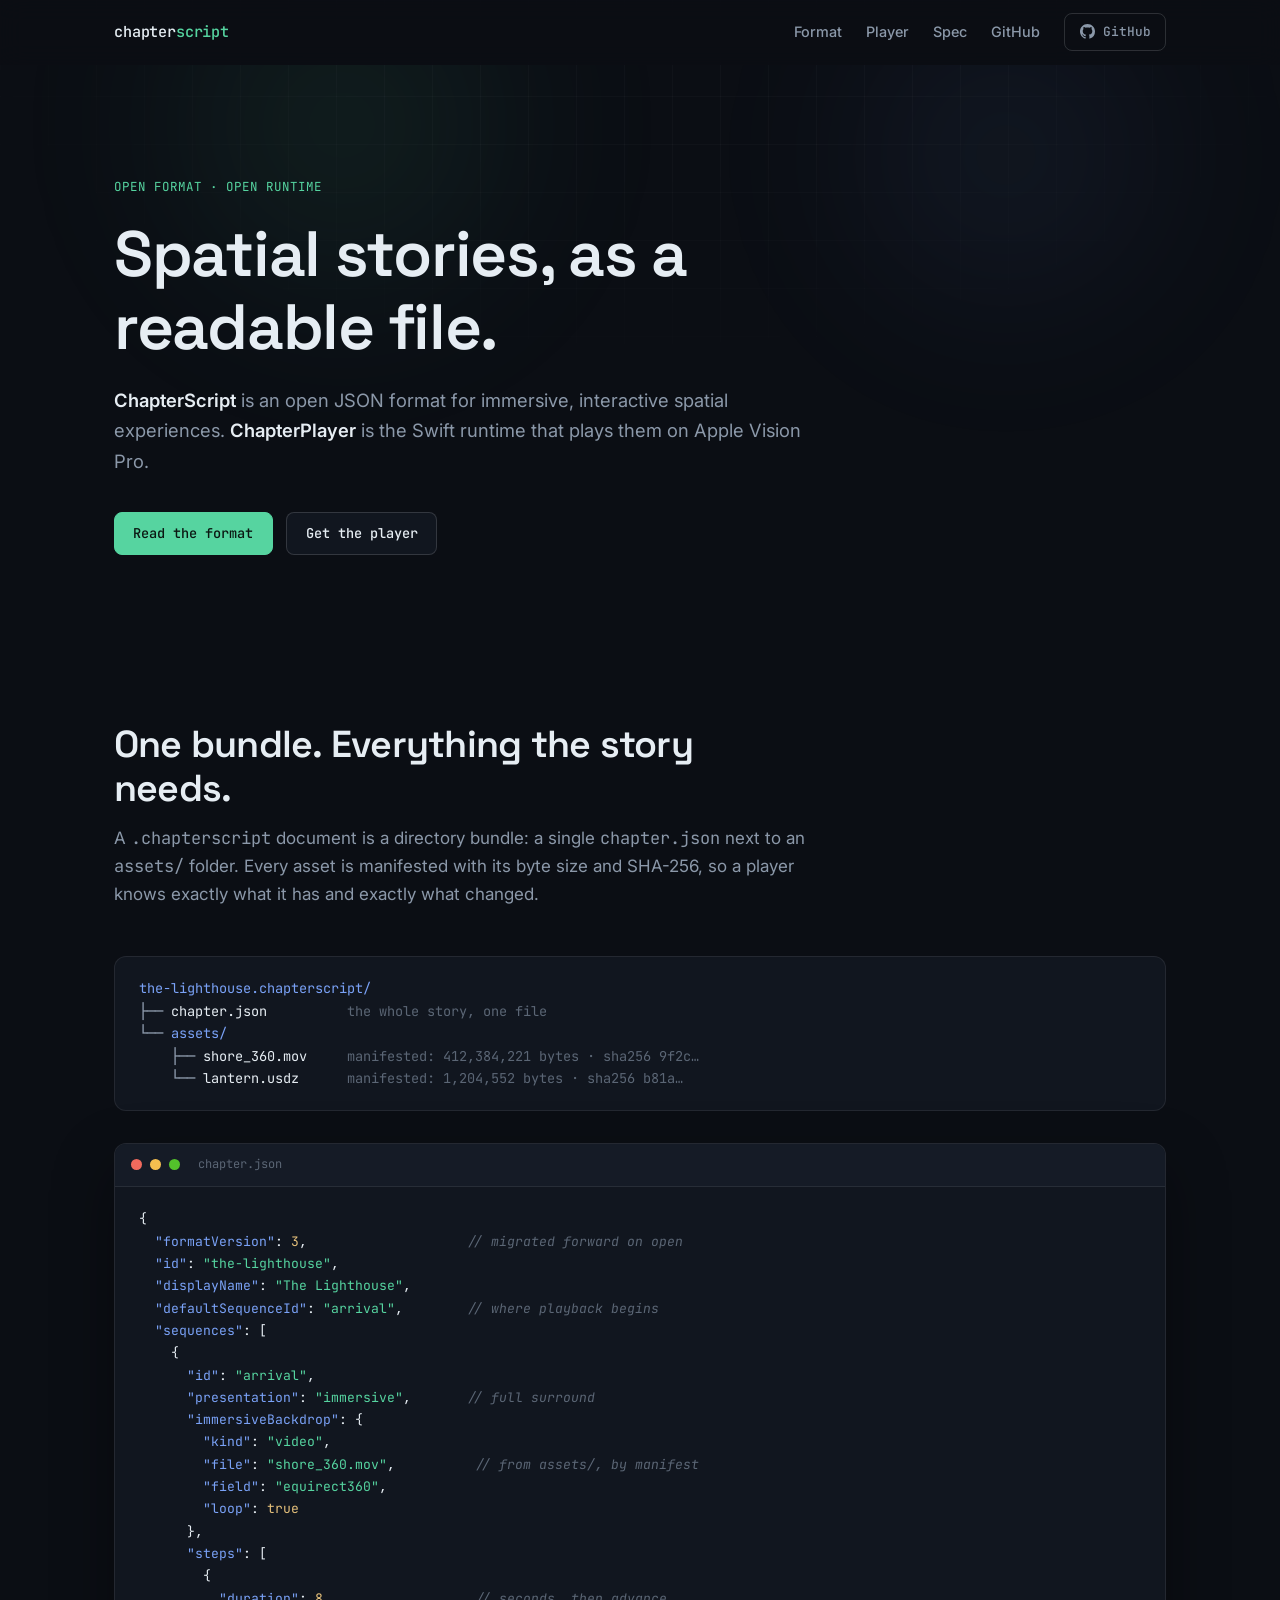
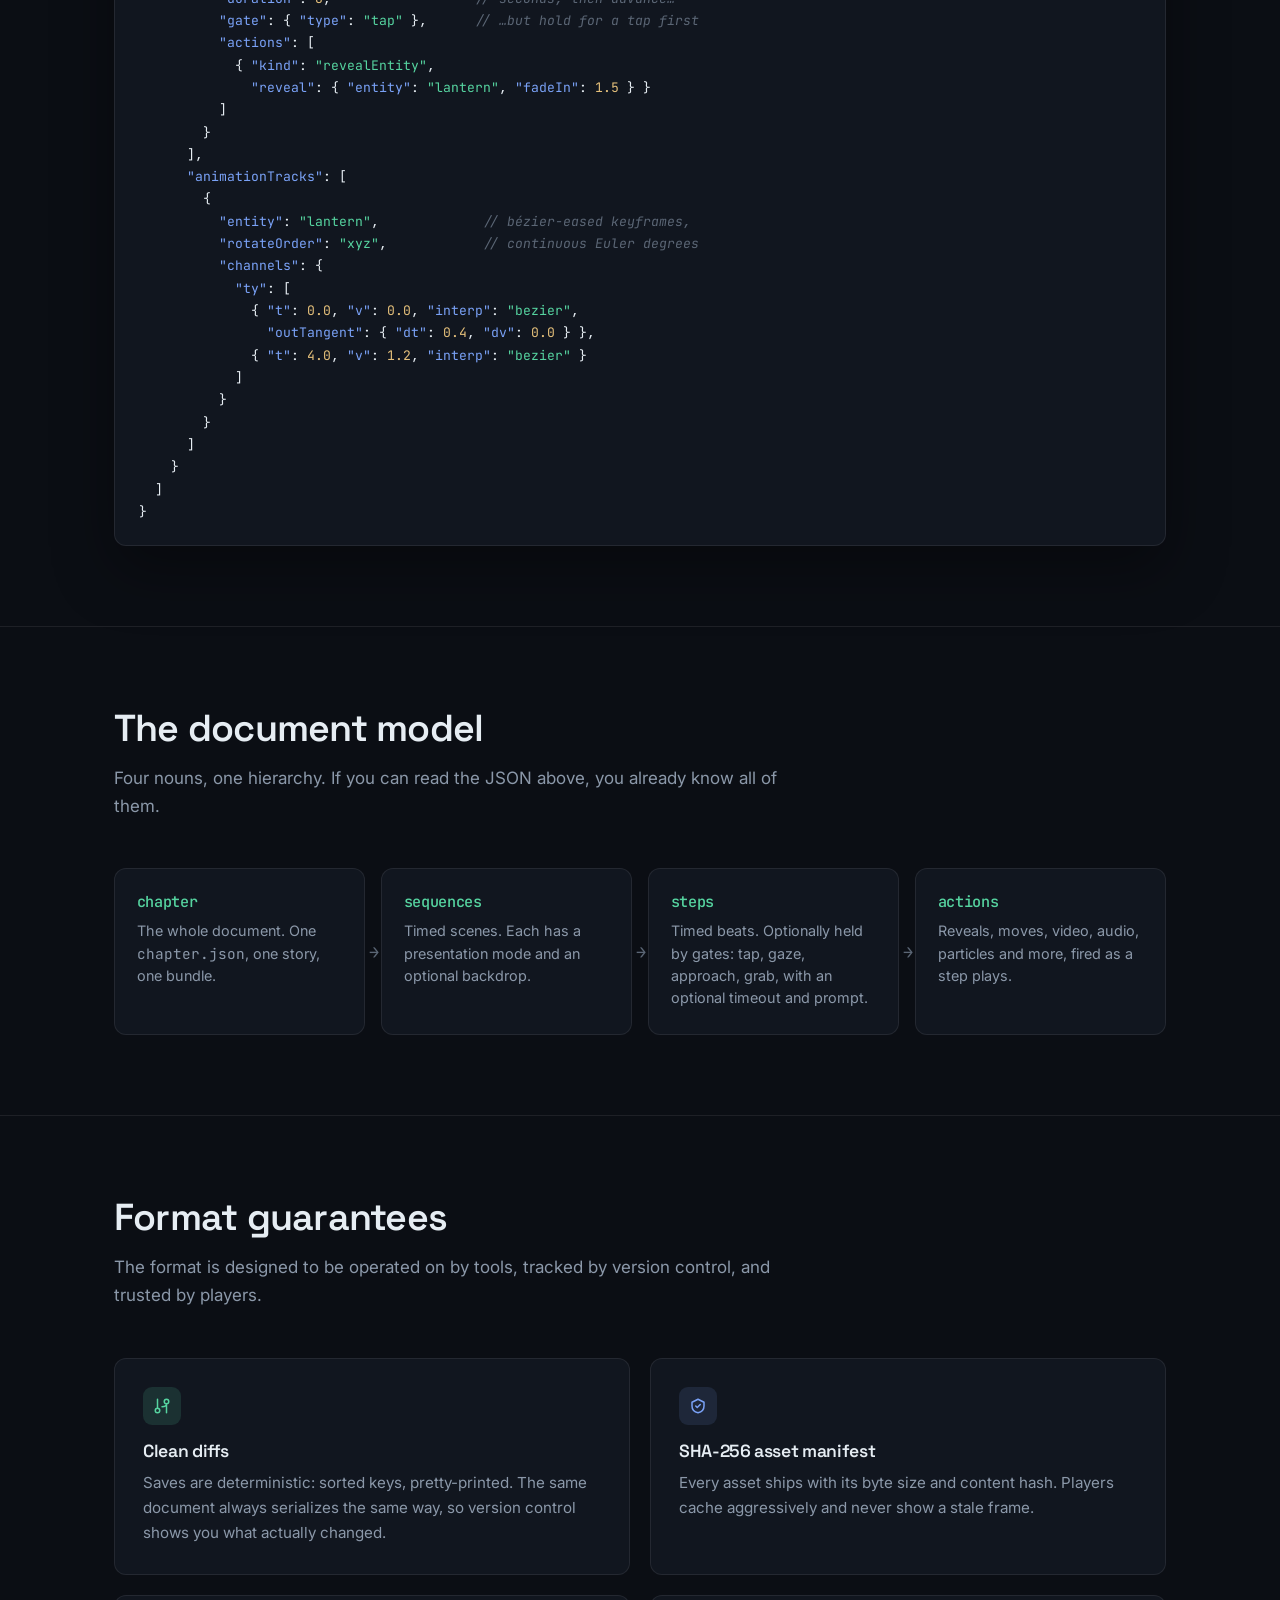
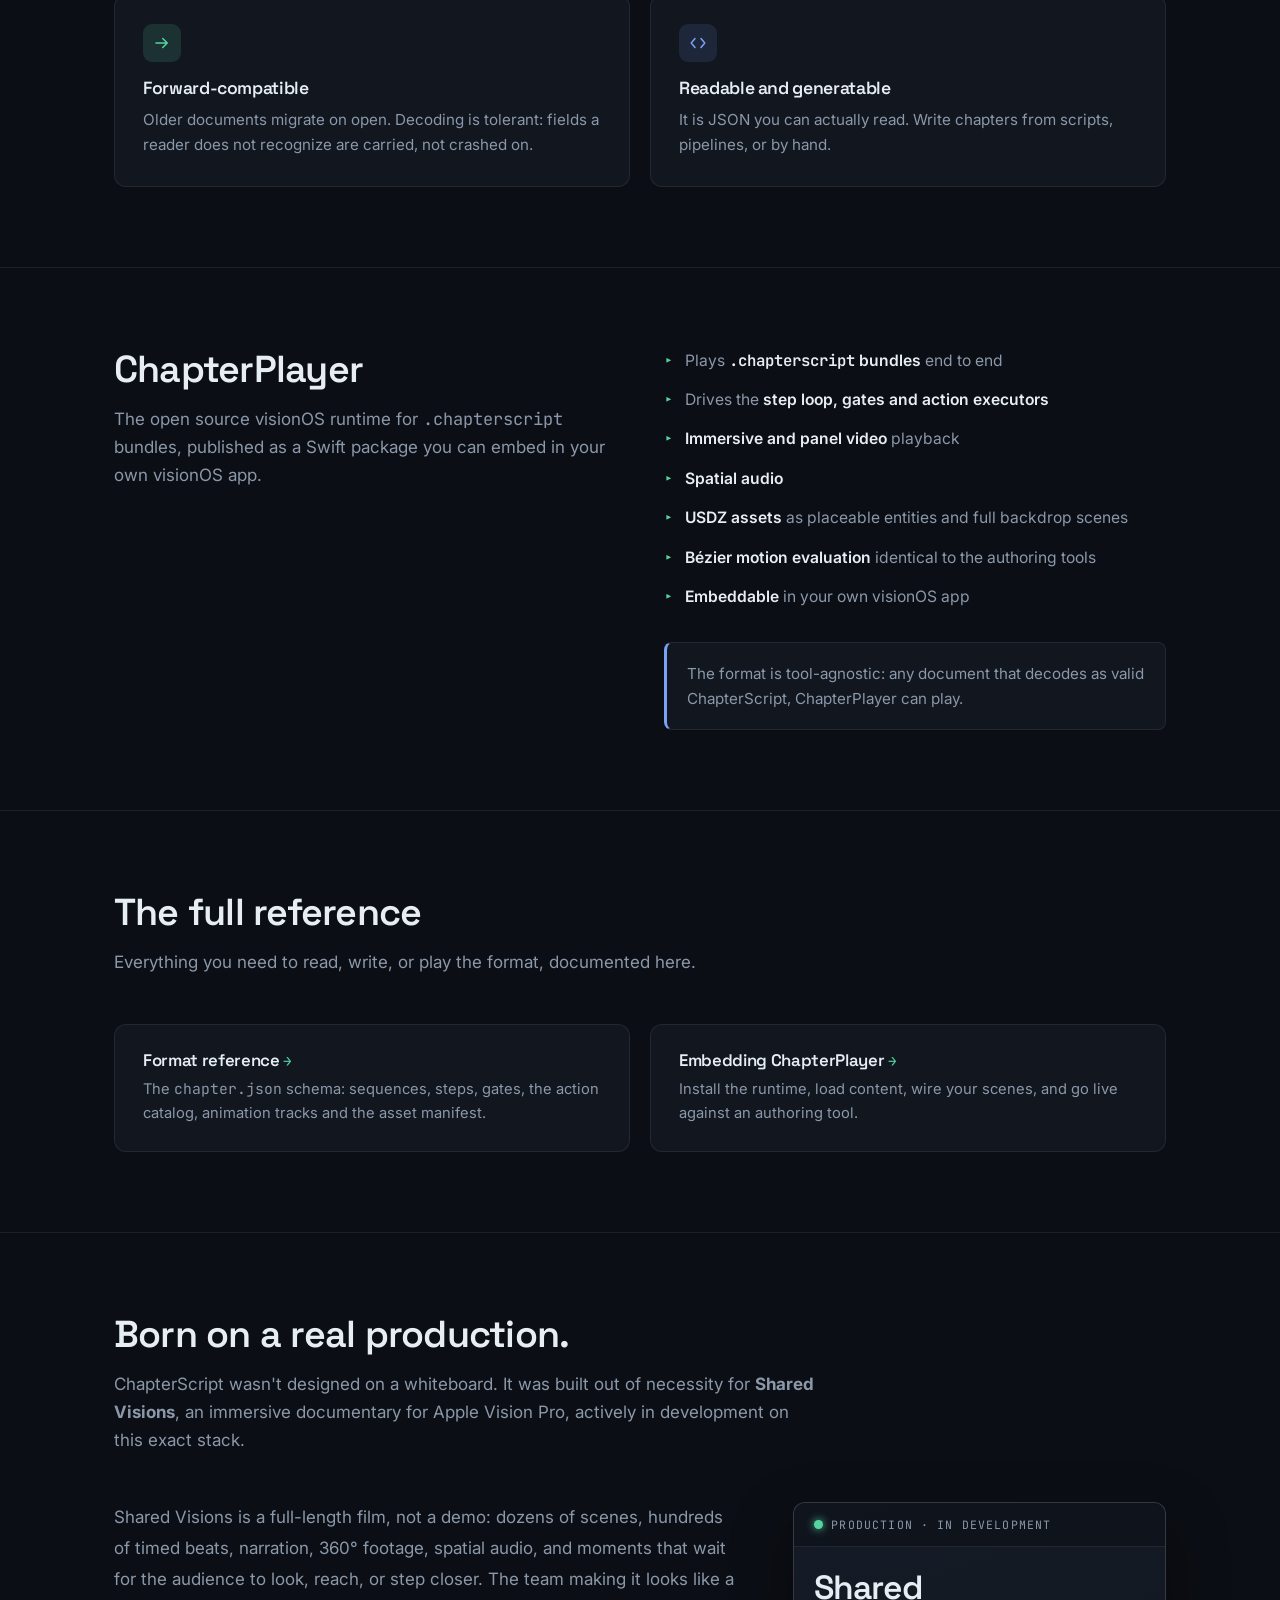
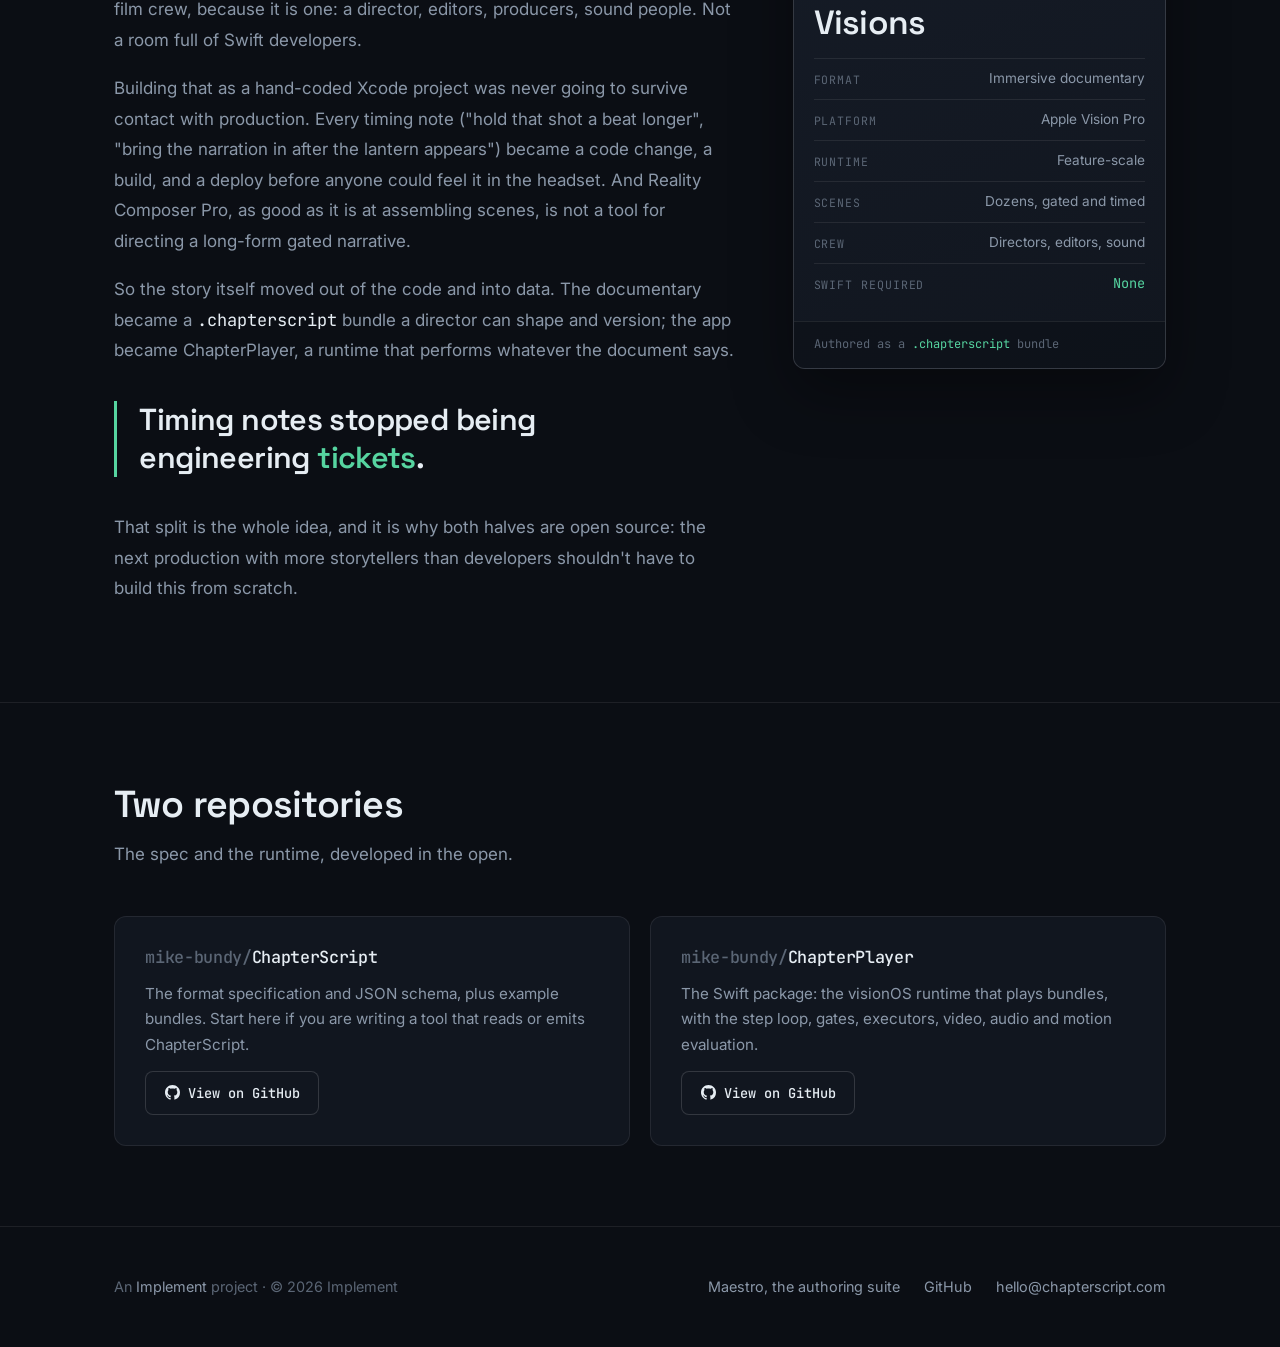
==== commit dde767da: "Hero eyebrow: trim to open format / open runtime Co-Authored-By: Claude Fable 5 <noreply@anthropic.c" ====
--- a/index.html
+++ b/index.html
@@ -35,7 +35,7 @@
       <div class="glow glow-mint" aria-hidden="true"></div>
       <div class="glow glow-blue" aria-hidden="true"></div>
       <div class="wrap">
-        <p class="eyebrow">Open format · Open runtime · Built for Apple Vision Pro</p>
+        <p class="eyebrow">Open format · Open runtime</p>
         <h1>Spatial stories, as a readable file.</h1>
         <p class="hero-sub"><strong>ChapterScript</strong> is an open JSON format for immersive, interactive spatial experiences. <strong>ChapterPlayer</strong> is the Swift runtime that plays them on Apple Vision Pro.</p>
         <div class="hero-ctas">
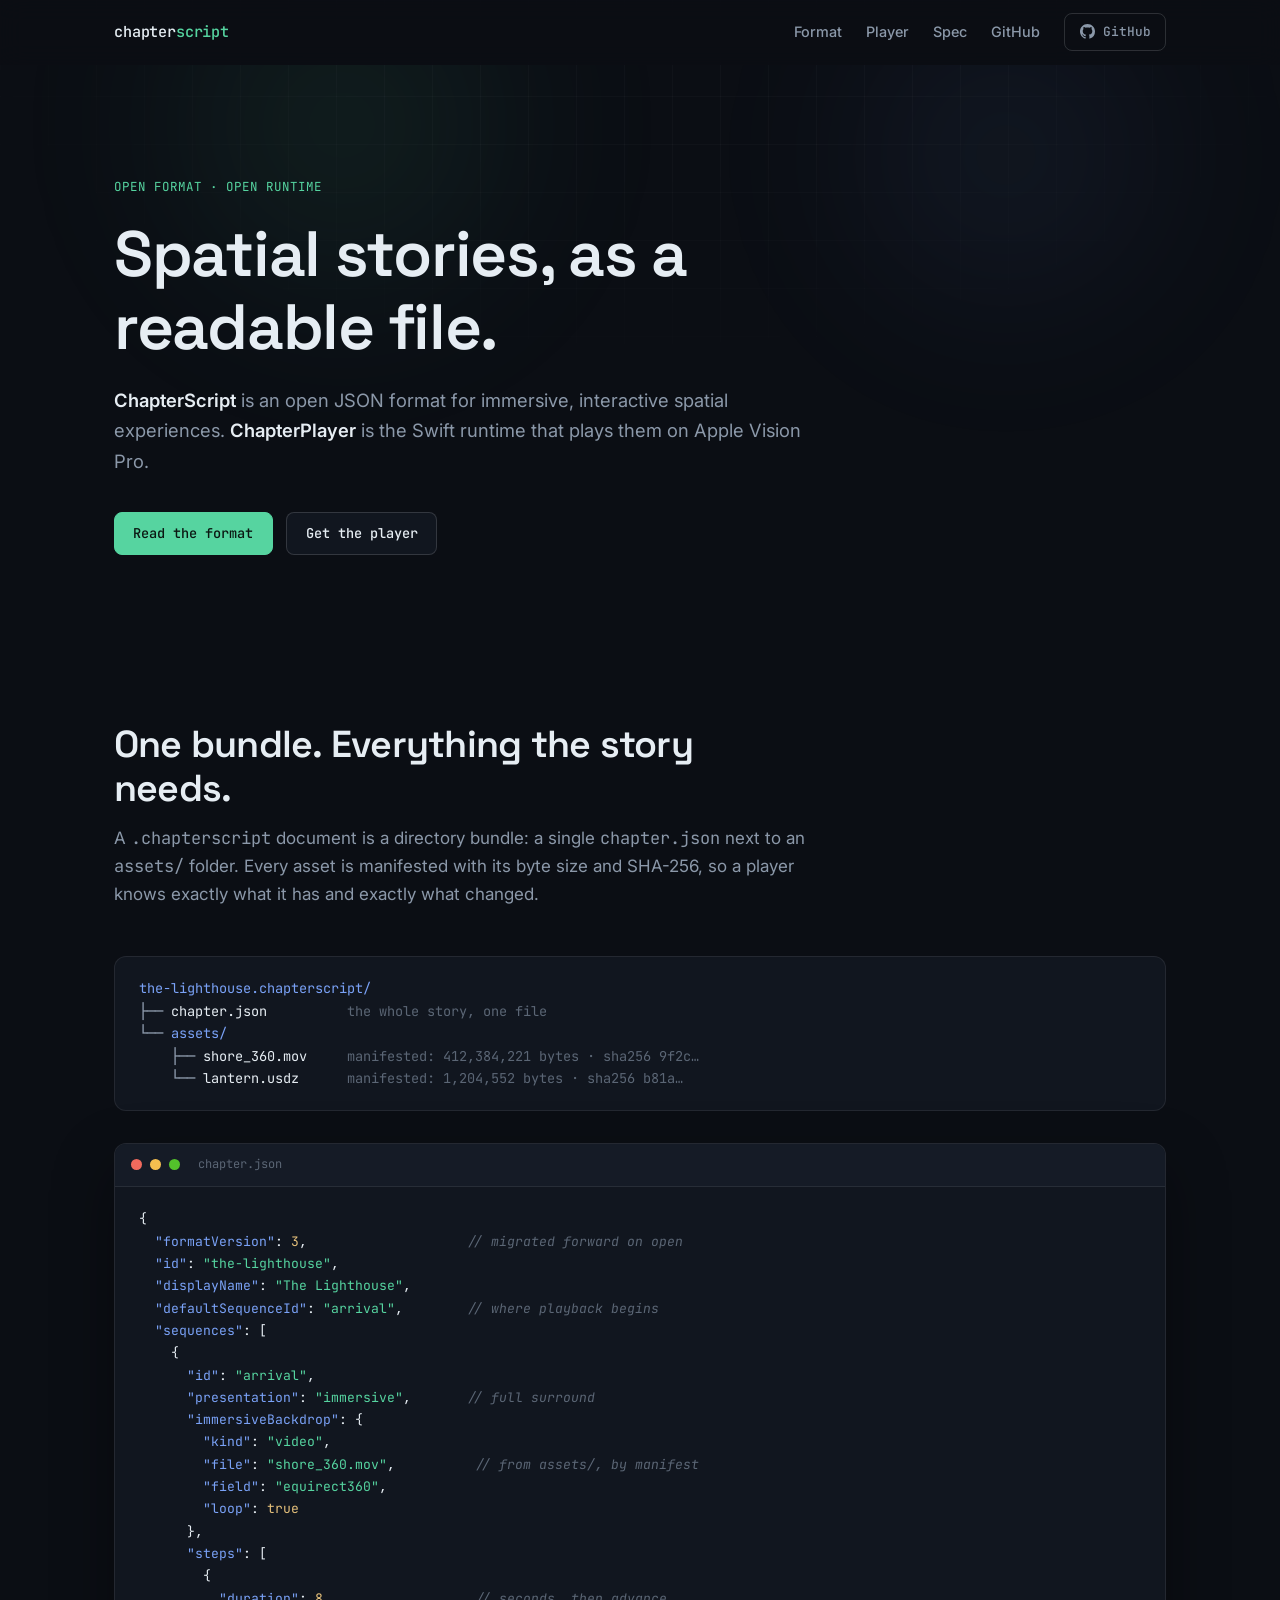
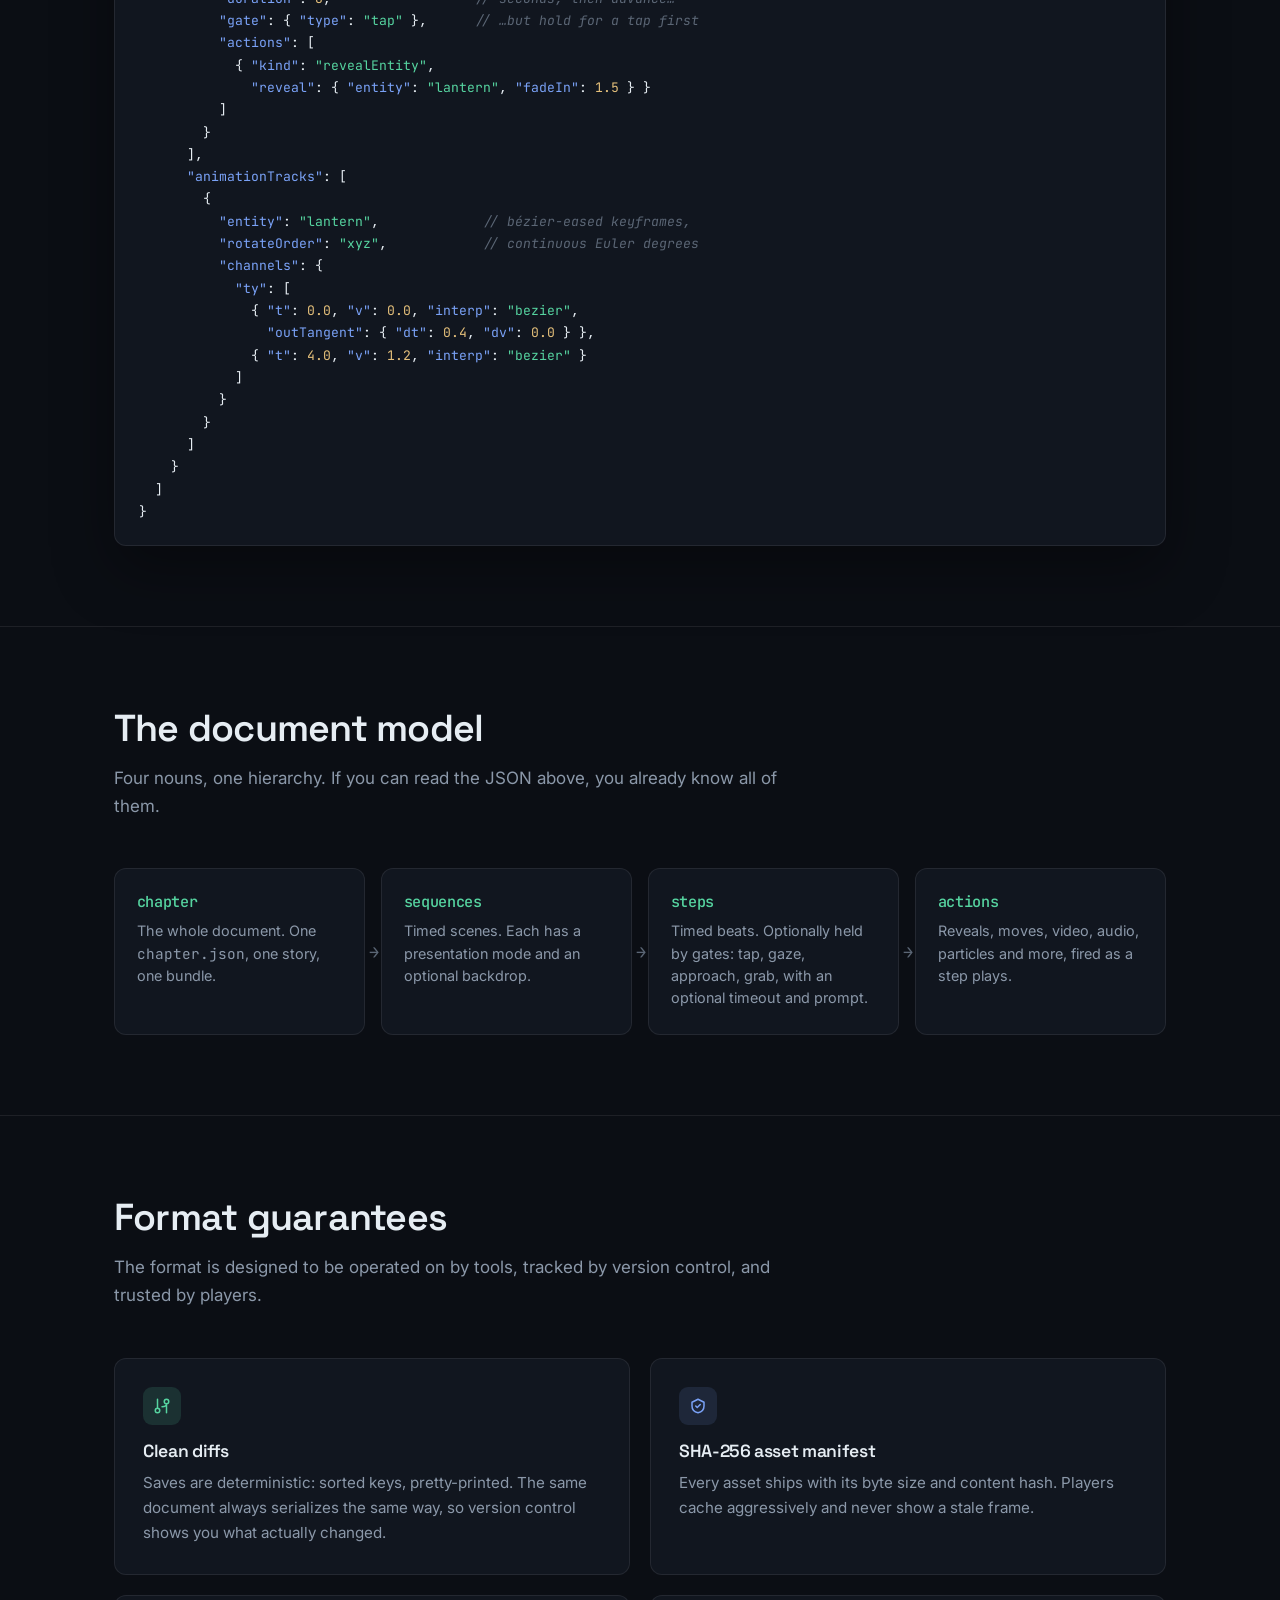
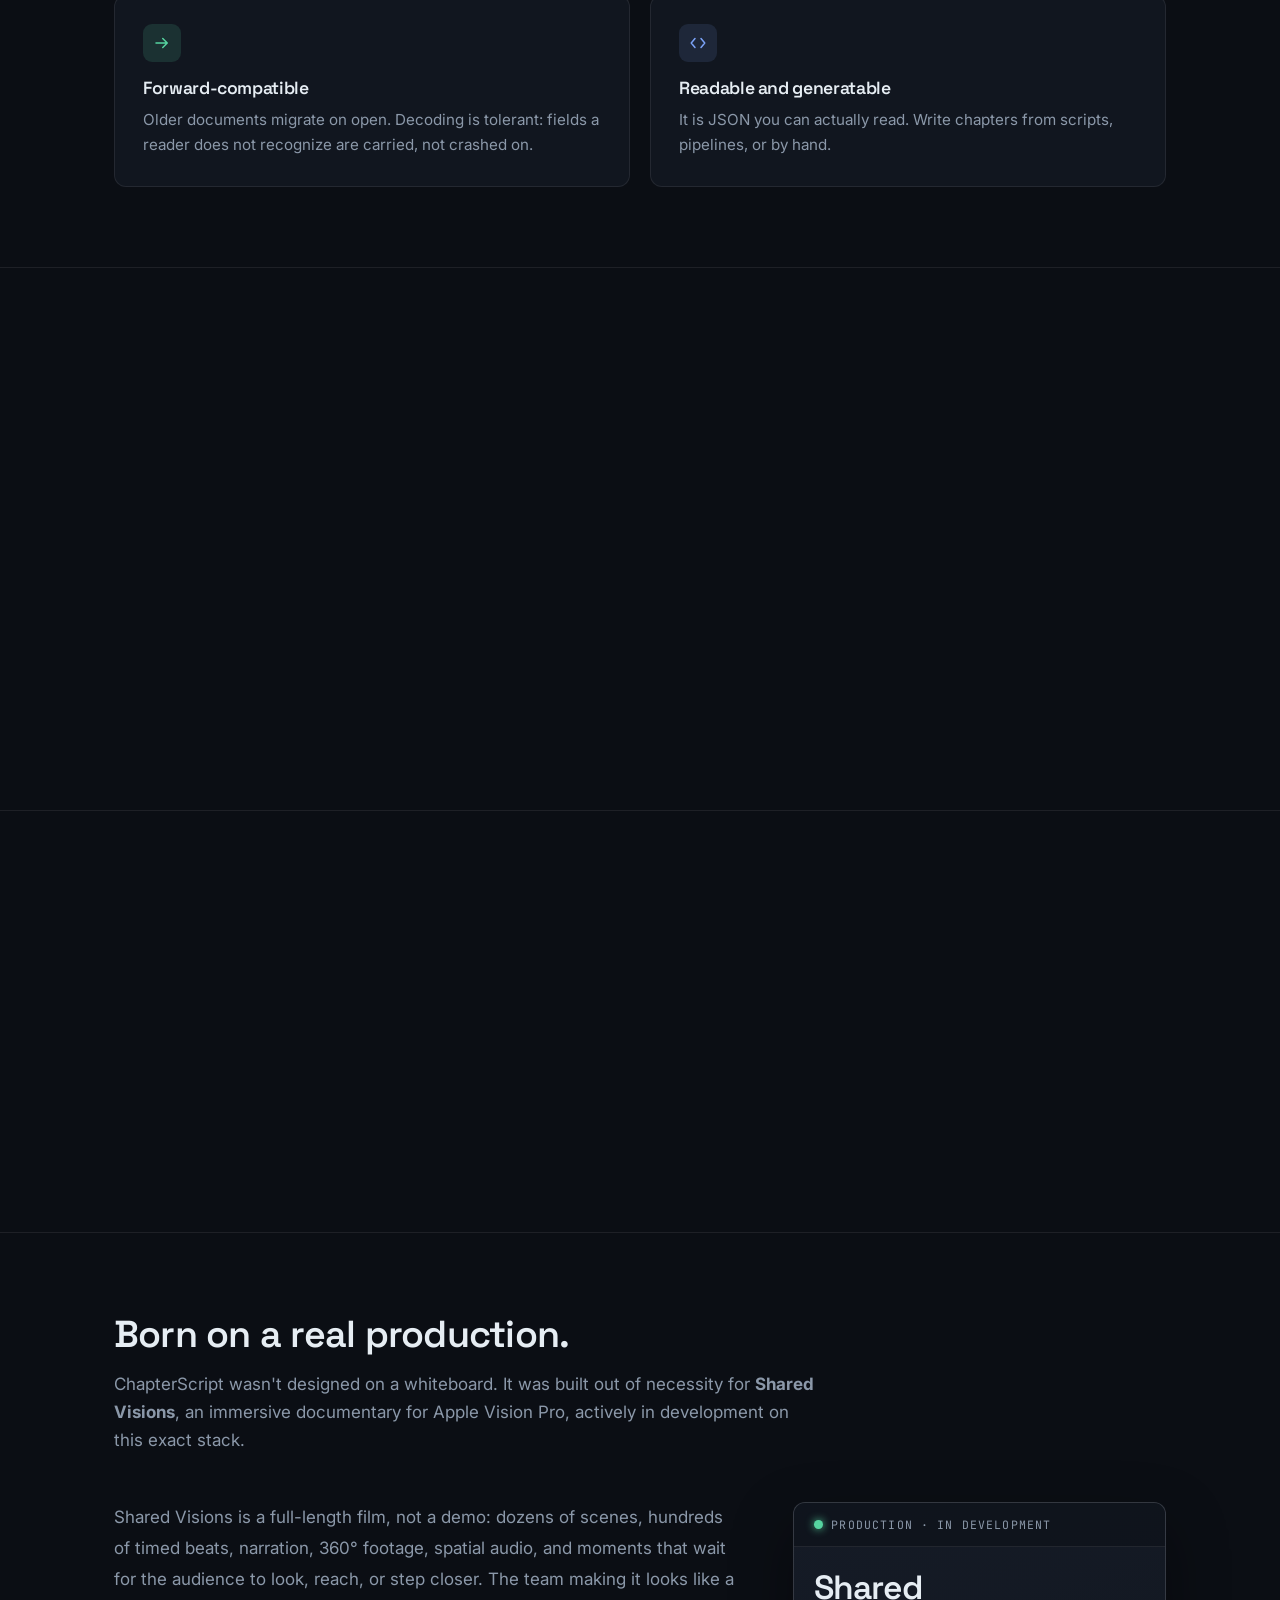
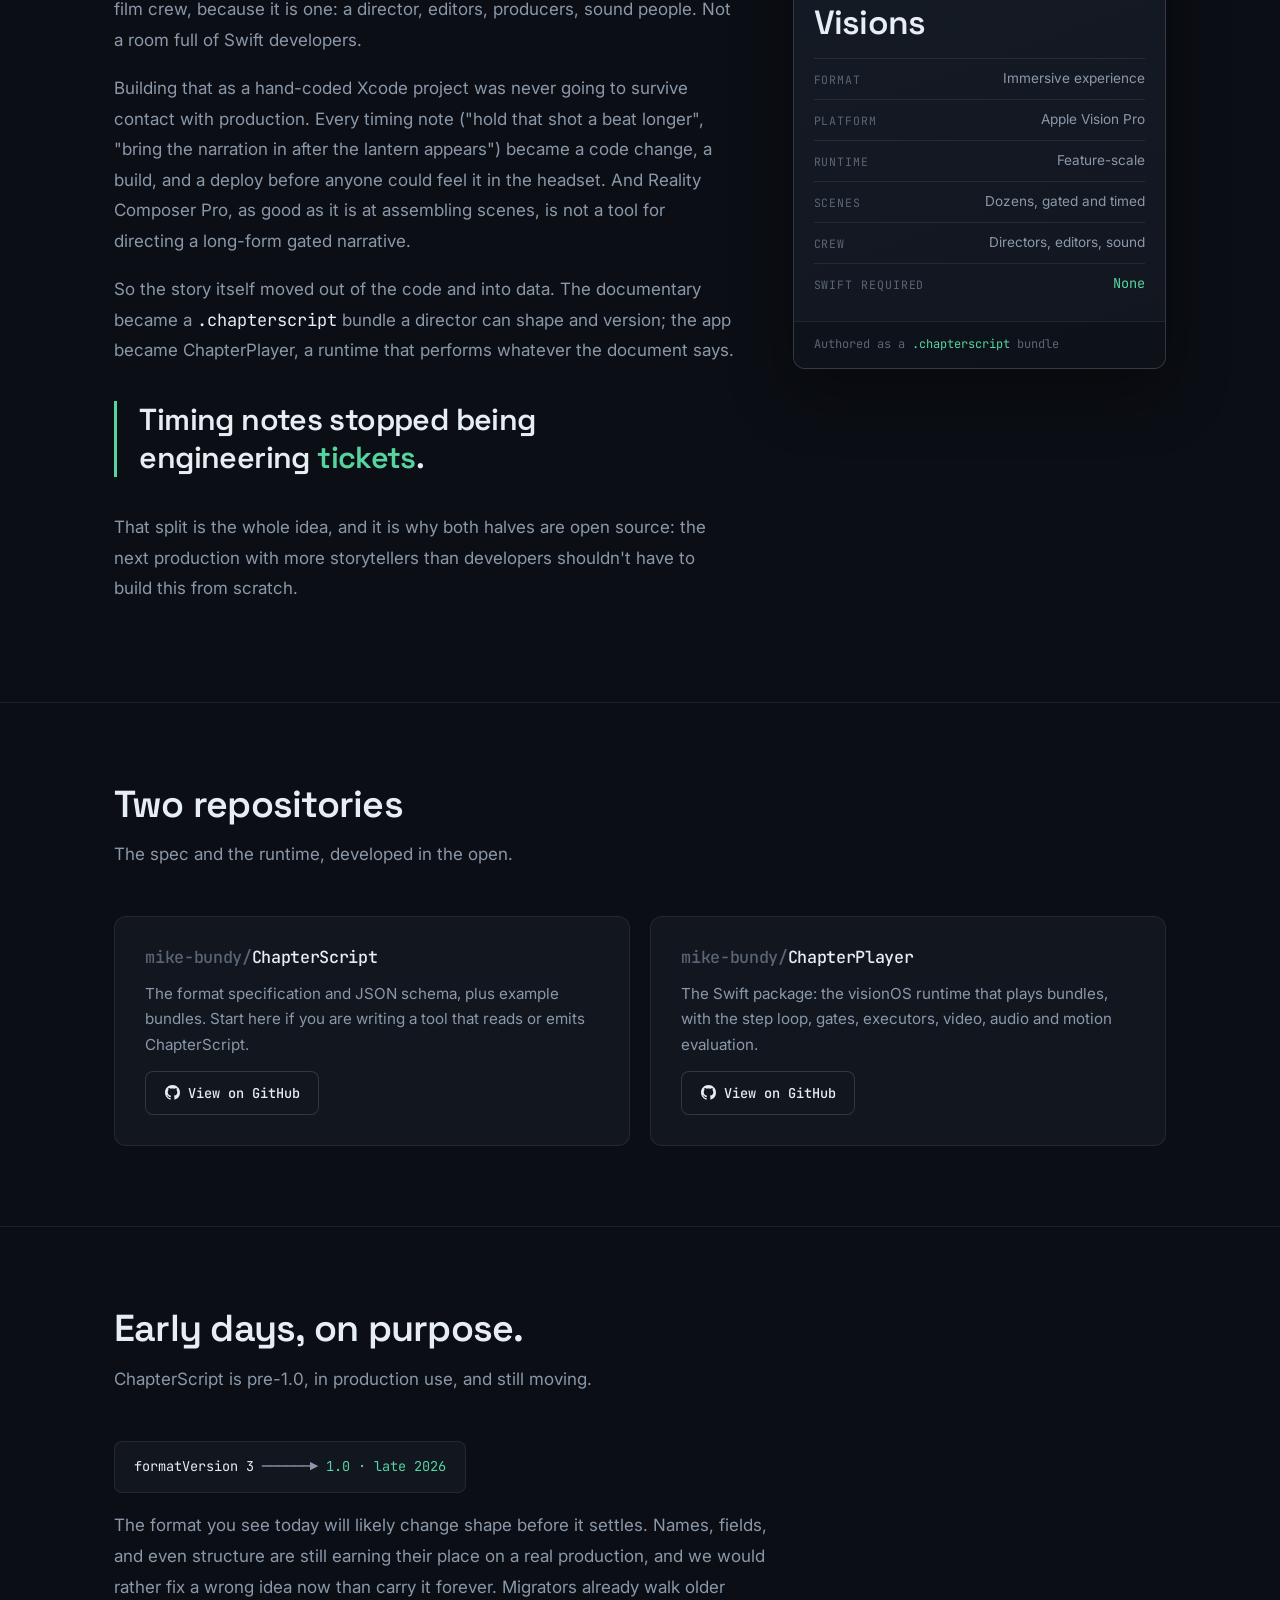
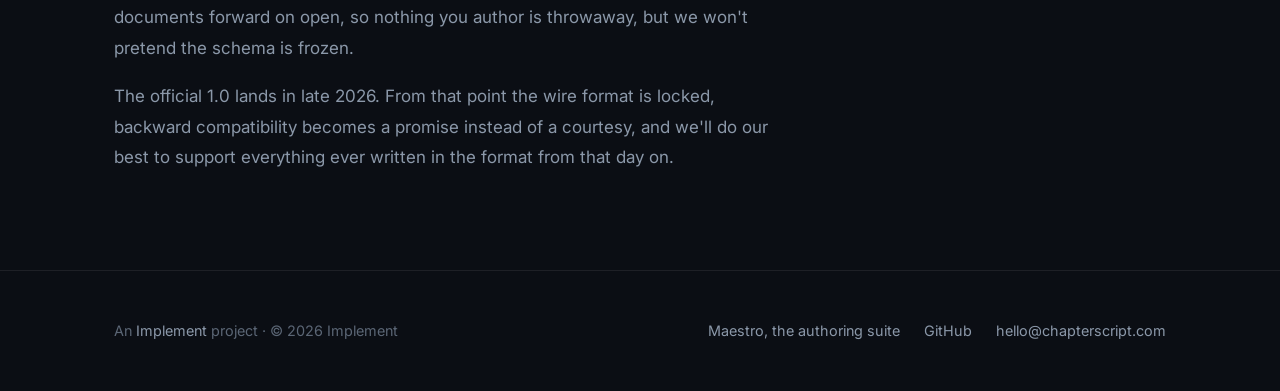
==== commit 9e3c1c44: "Meta pass (keywords, Open Graph, Twitter cards, icons) + stability section Generated a branded 1200x" ====
--- a/index.html
+++ b/index.html
@@ -5,6 +5,24 @@
   <meta name="viewport" content="width=device-width, initial-scale=1">
   <title>ChapterScript — an open format for spatial stories</title>
   <meta name="description" content="ChapterScript is an open JSON format for immersive, interactive spatial experiences. ChapterPlayer is the open source Swift runtime that plays them on Apple Vision Pro.">
+  <meta name="keywords" content="ChapterScript, ChapterPlayer, open format, spatial computing, Apple Vision Pro, visionOS, immersive storytelling, interactive documentary, JSON format, Swift package, RealityKit, spatial audio, 360 video">
+  <link rel="canonical" href="https://chapterscript.com/">
+  <meta name="theme-color" content="#0b0e14">
+  <meta property="og:site_name" content="ChapterScript">
+  <meta property="og:type" content="website">
+  <meta property="og:title" content="ChapterScript — an open format for spatial stories">
+  <meta property="og:description" content="An open JSON format for immersive, interactive spatial experiences, and the open source Swift runtime that plays them on Apple Vision Pro.">
+  <meta property="og:url" content="https://chapterscript.com/">
+  <meta property="og:image" content="https://chapterscript.com/assets/og.png">
+  <meta property="og:image:width" content="1200">
+  <meta property="og:image:height" content="630">
+  <meta property="og:image:alt" content="chapterscript — an open format for spatial stories">
+  <meta name="twitter:card" content="summary_large_image">
+  <meta name="twitter:title" content="ChapterScript — an open format for spatial stories">
+  <meta name="twitter:description" content="An open JSON format for immersive spatial experiences, plus the open source visionOS runtime that plays them.">
+  <meta name="twitter:image" content="https://chapterscript.com/assets/og.png">
+  <link rel="icon" type="image/png" href="/assets/favicon.png">
+  <link rel="apple-touch-icon" href="/assets/touch-icon.png">
   <link rel="preconnect" href="https://fonts.googleapis.com">
   <link rel="preconnect" href="https://fonts.gstatic.com" crossorigin>
   <link href="https://fonts.googleapis.com/css2?family=Space+Grotesk:wght@500;600;700&family=Inter:wght@400;500;600&family=JetBrains+Mono:ital,wght@0,400;0,500;1,400&display=swap" rel="stylesheet">
@@ -246,7 +264,7 @@
             </div>
             <h3 class="slate-title">Shared<br>Visions</h3>
             <dl class="slate-facts">
-              <div><dt>Format</dt><dd>Immersive documentary</dd></div>
+              <div><dt>Format</dt><dd>Immersive experience</dd></div>
               <div><dt>Platform</dt><dd>Apple Vision Pro</dd></div>
               <div><dt>Runtime</dt><dd>Feature-scale</dd></div>
               <div><dt>Scenes</dt><dd>Dozens, gated and timed</dd></div>
@@ -287,6 +305,26 @@
         </div>
       </div>
     </section>
+    <section class="section" id="stability">
+      <div class="wrap">
+        <div class="section-head reveal">
+          <h2>Early days, on purpose.</h2>
+          <p>ChapterScript is pre-1.0, in production use, and still moving.</p>
+        </div>
+        <div class="stability reveal">
+          <p class="stability-arc" aria-hidden="true"><span class="now">formatVersion 3</span> ──────▶ <span class="then">1.0 · late 2026</span></p>
+          <p>The format you see today will likely change shape before it settles. Names,
+          fields, and even structure are still earning their place on a real production,
+          and we would rather fix a wrong idea now than carry it forever. Migrators
+          already walk older documents forward on open, so nothing you author is
+          throwaway, but we won't pretend the schema is frozen.</p>
+          <p>The official 1.0 lands in late 2026. From that point the wire format is
+          locked, backward compatibility becomes a promise instead of a courtesy, and
+          we'll do our best to support everything ever written in the format from
+          that day on.</p>
+        </div>
+      </div>
+    </section>
   </main>
 
   <footer class="footer">
--- a/assets/css/site.css
+++ b/assets/css/site.css
@@ -656,3 +656,21 @@
   .story-grid { grid-template-columns: 1fr; gap: 2.5rem; }
   .slate { position: static; max-width: 420px; }
 }
+
+/* ---------- Stability note ---------- */
+.stability { max-width: 680px; }
+.stability p { color: var(--dim); line-height: 1.8; margin-bottom: 1.1rem; }
+.stability-arc {
+  font-family: var(--font-mono);
+  font-size: 0.85rem;
+  color: var(--faint);
+  background: var(--panel);
+  border: 1px solid var(--border);
+  border-radius: 8px;
+  padding: 0.8rem 1.2rem;
+  display: inline-block;
+  margin-bottom: 1.6rem;
+  white-space: nowrap;
+}
+.stability-arc .now { color: var(--ink); }
+.stability-arc .then { color: var(--mint); }
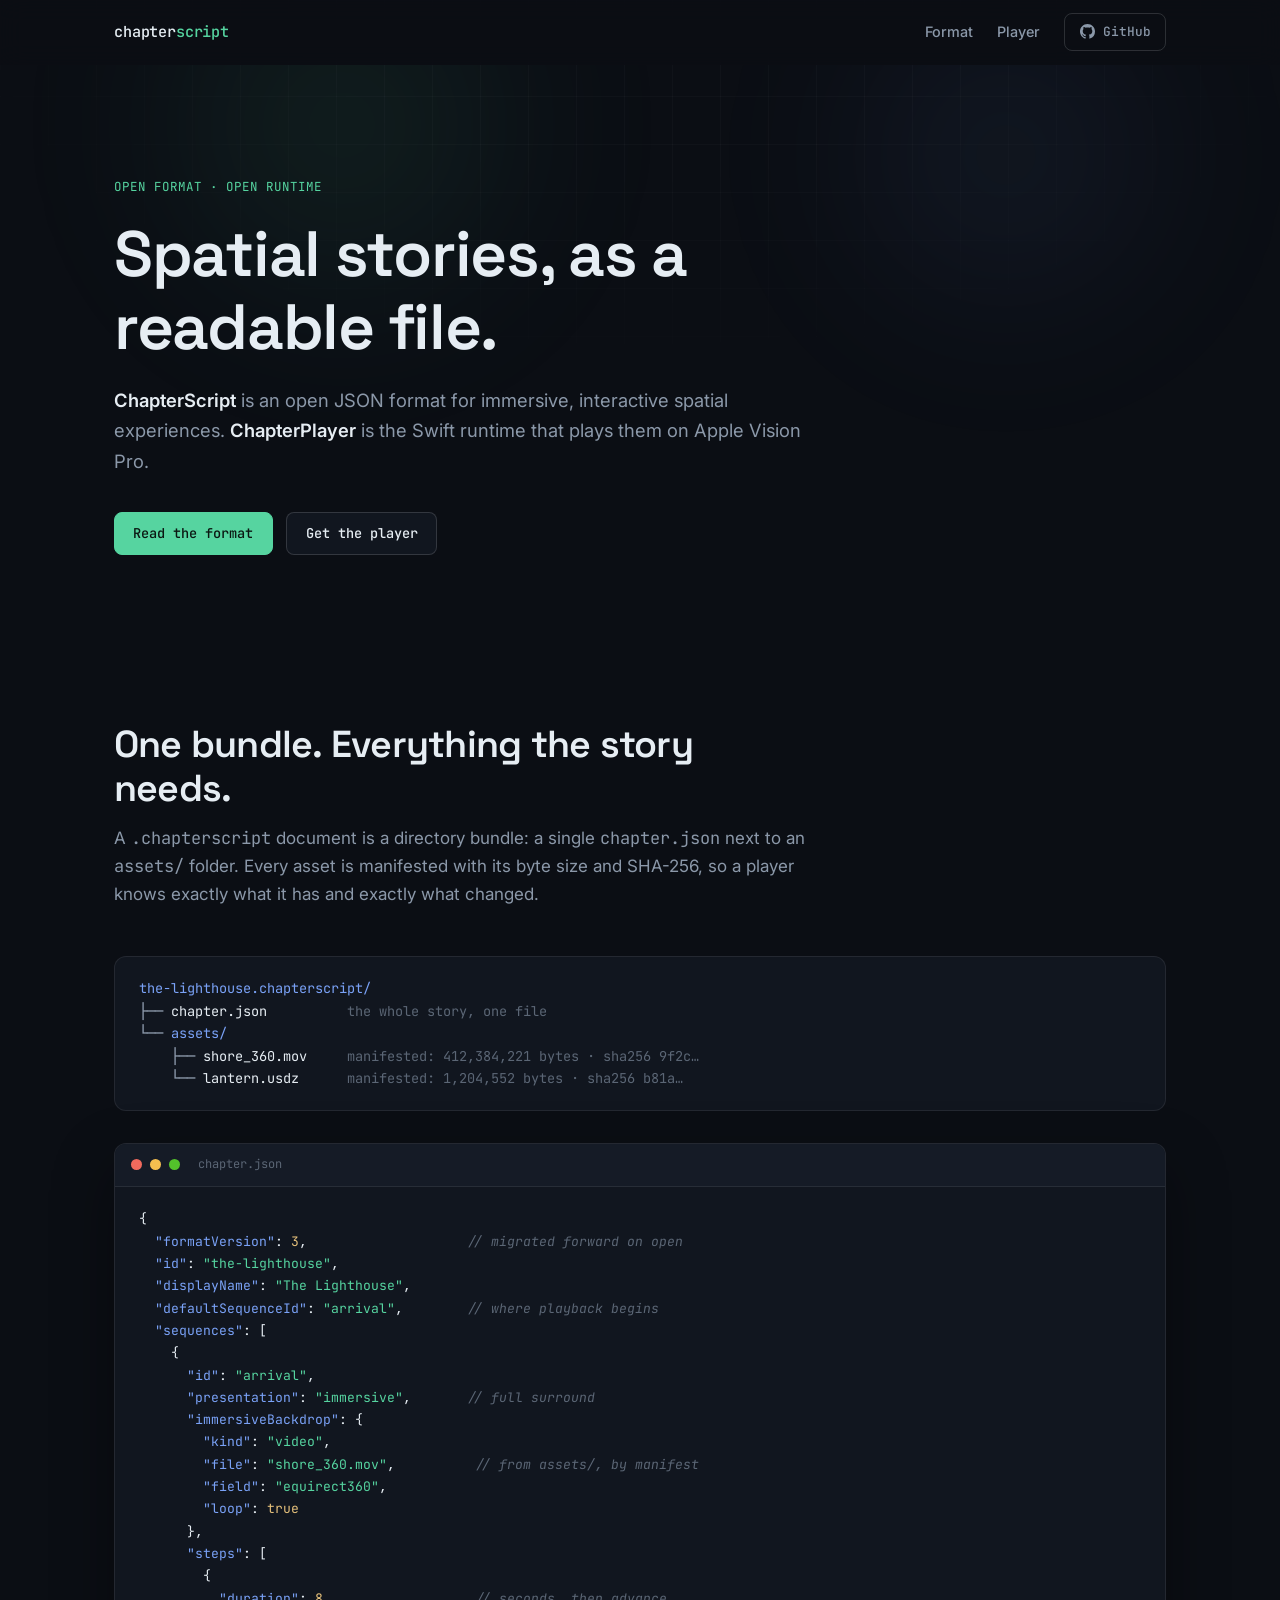
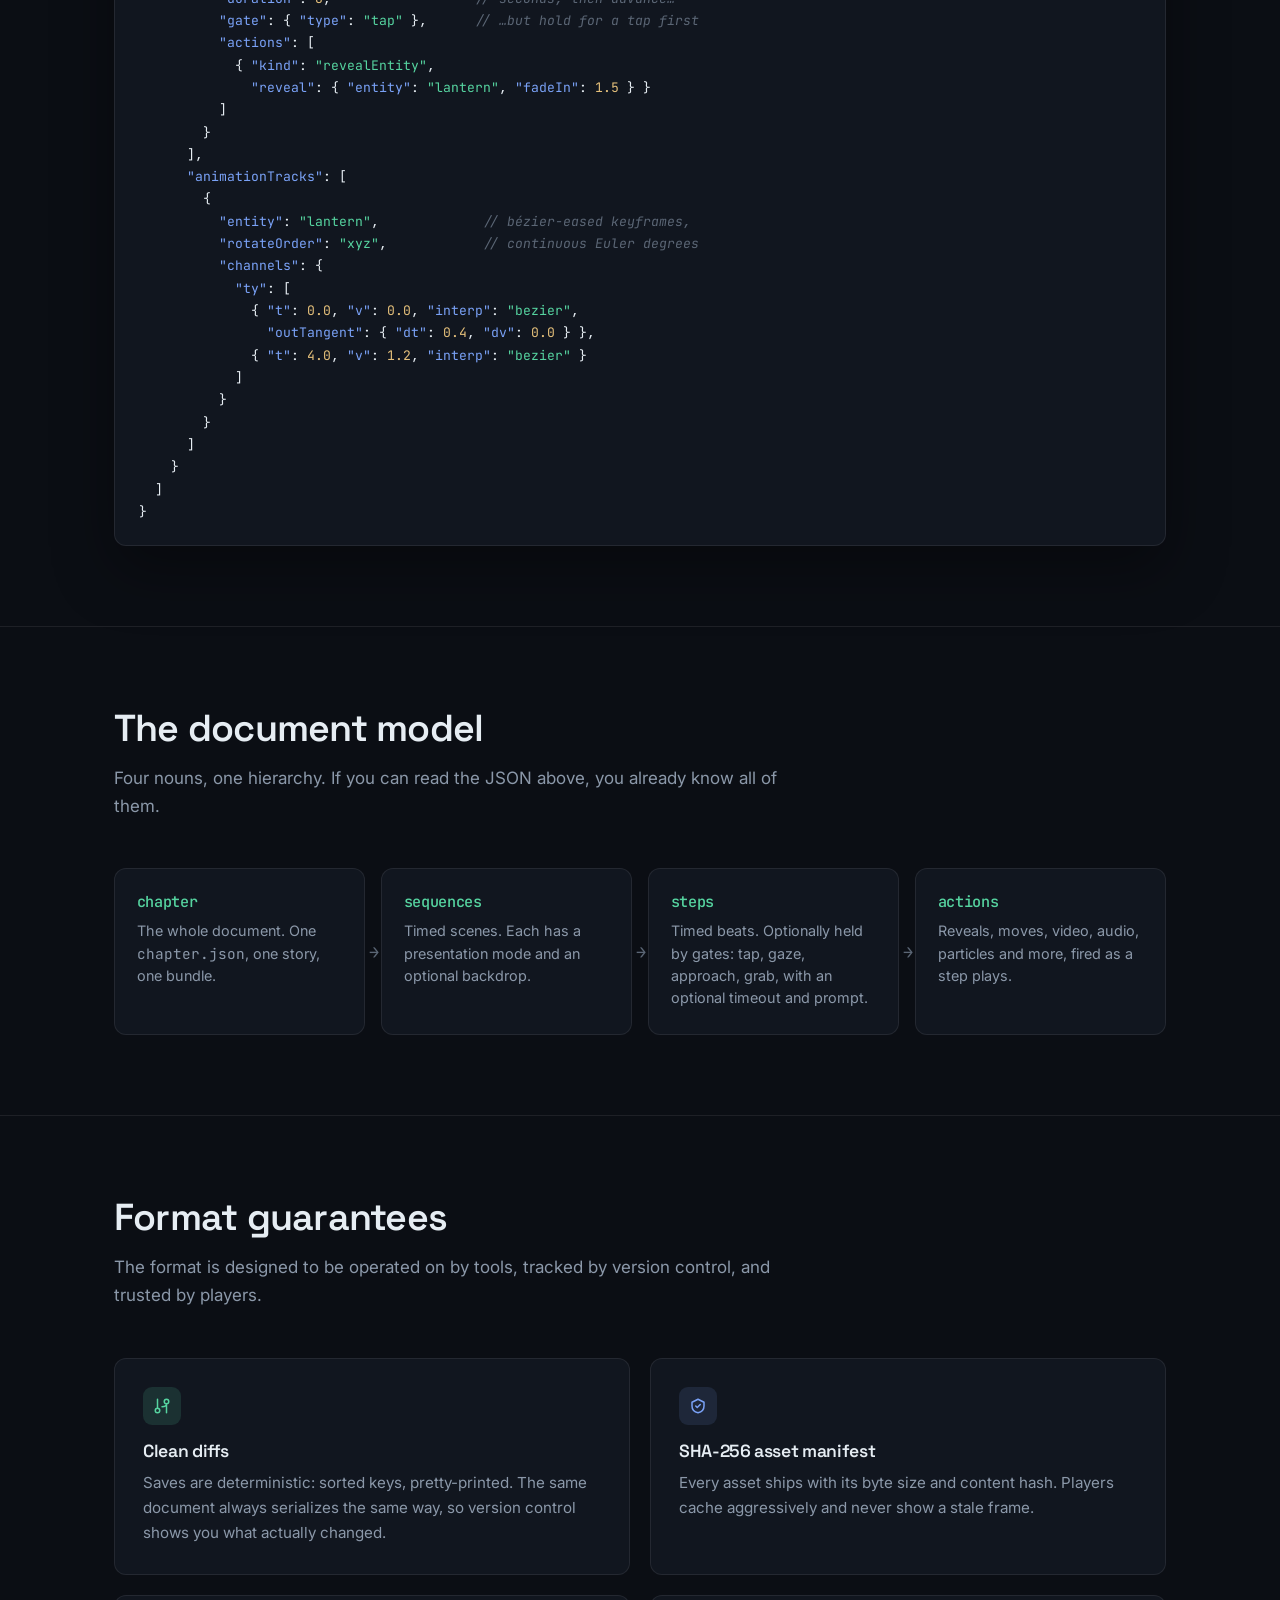
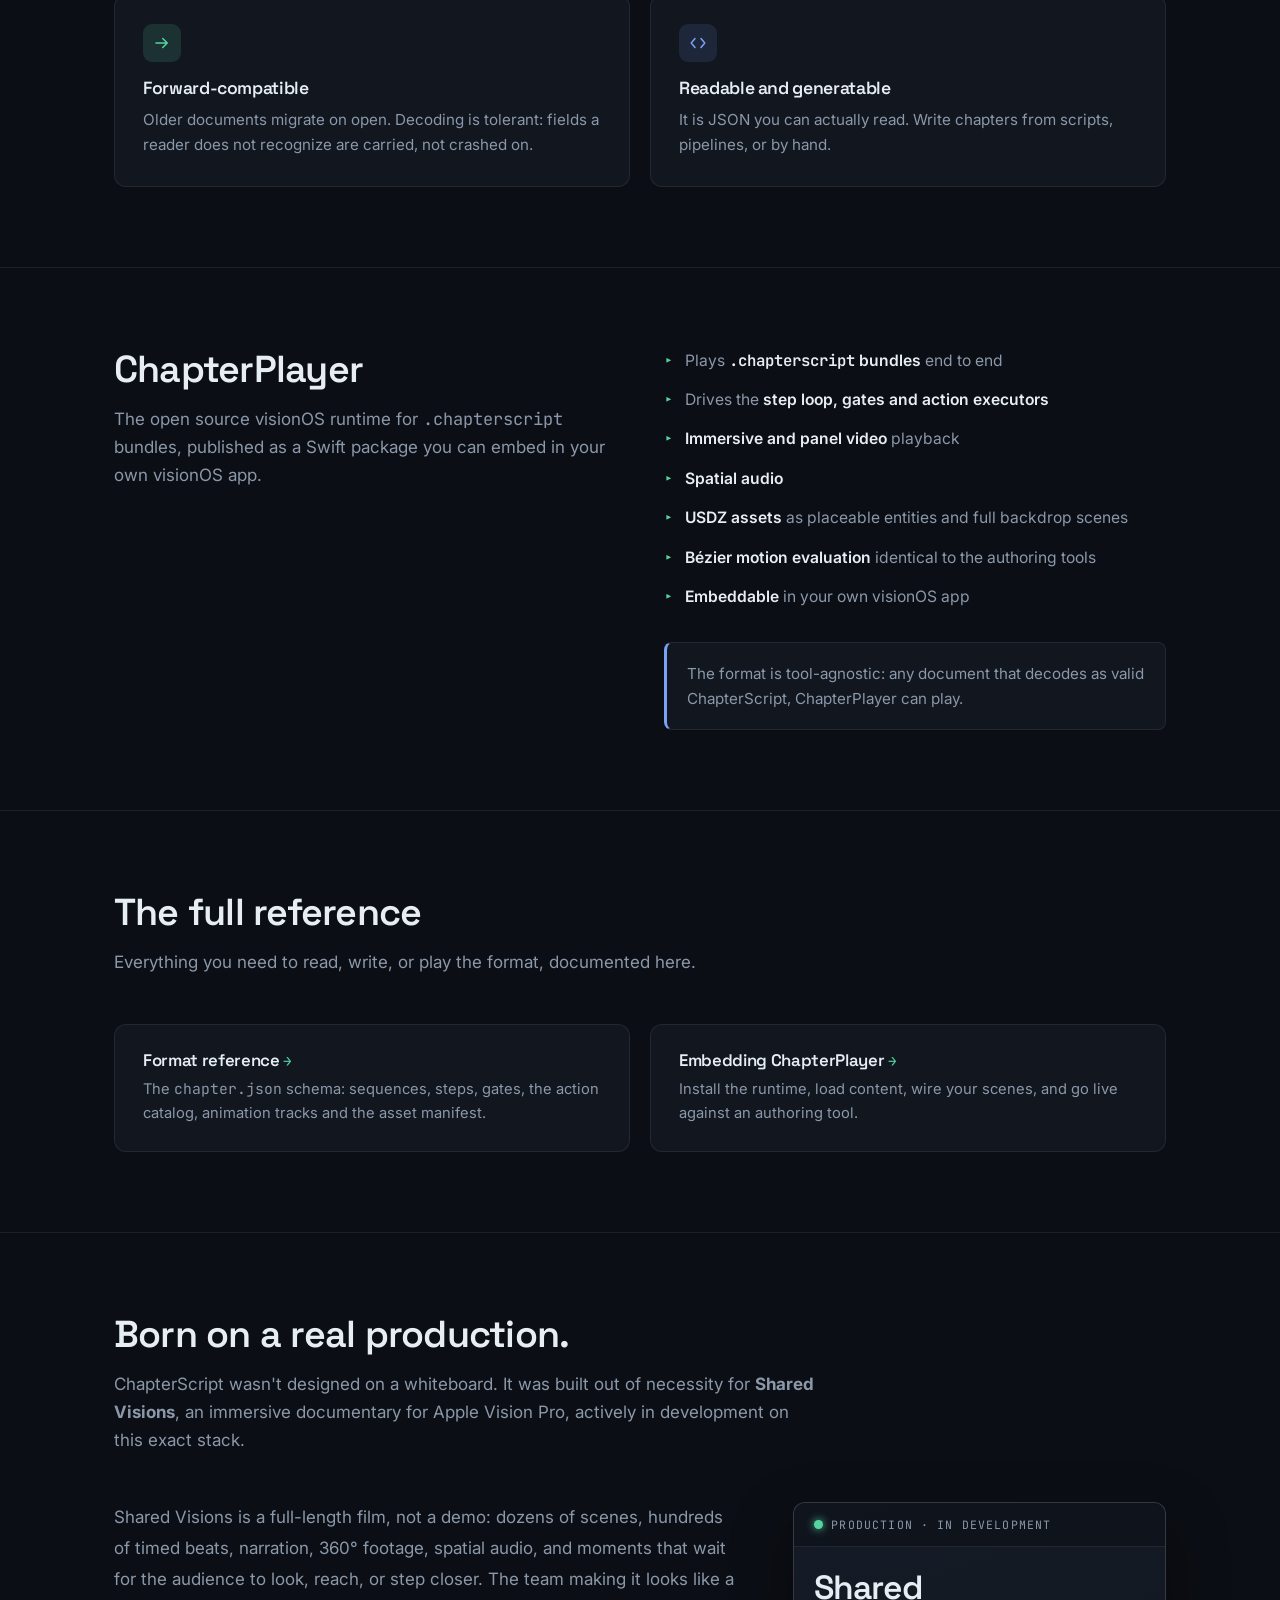
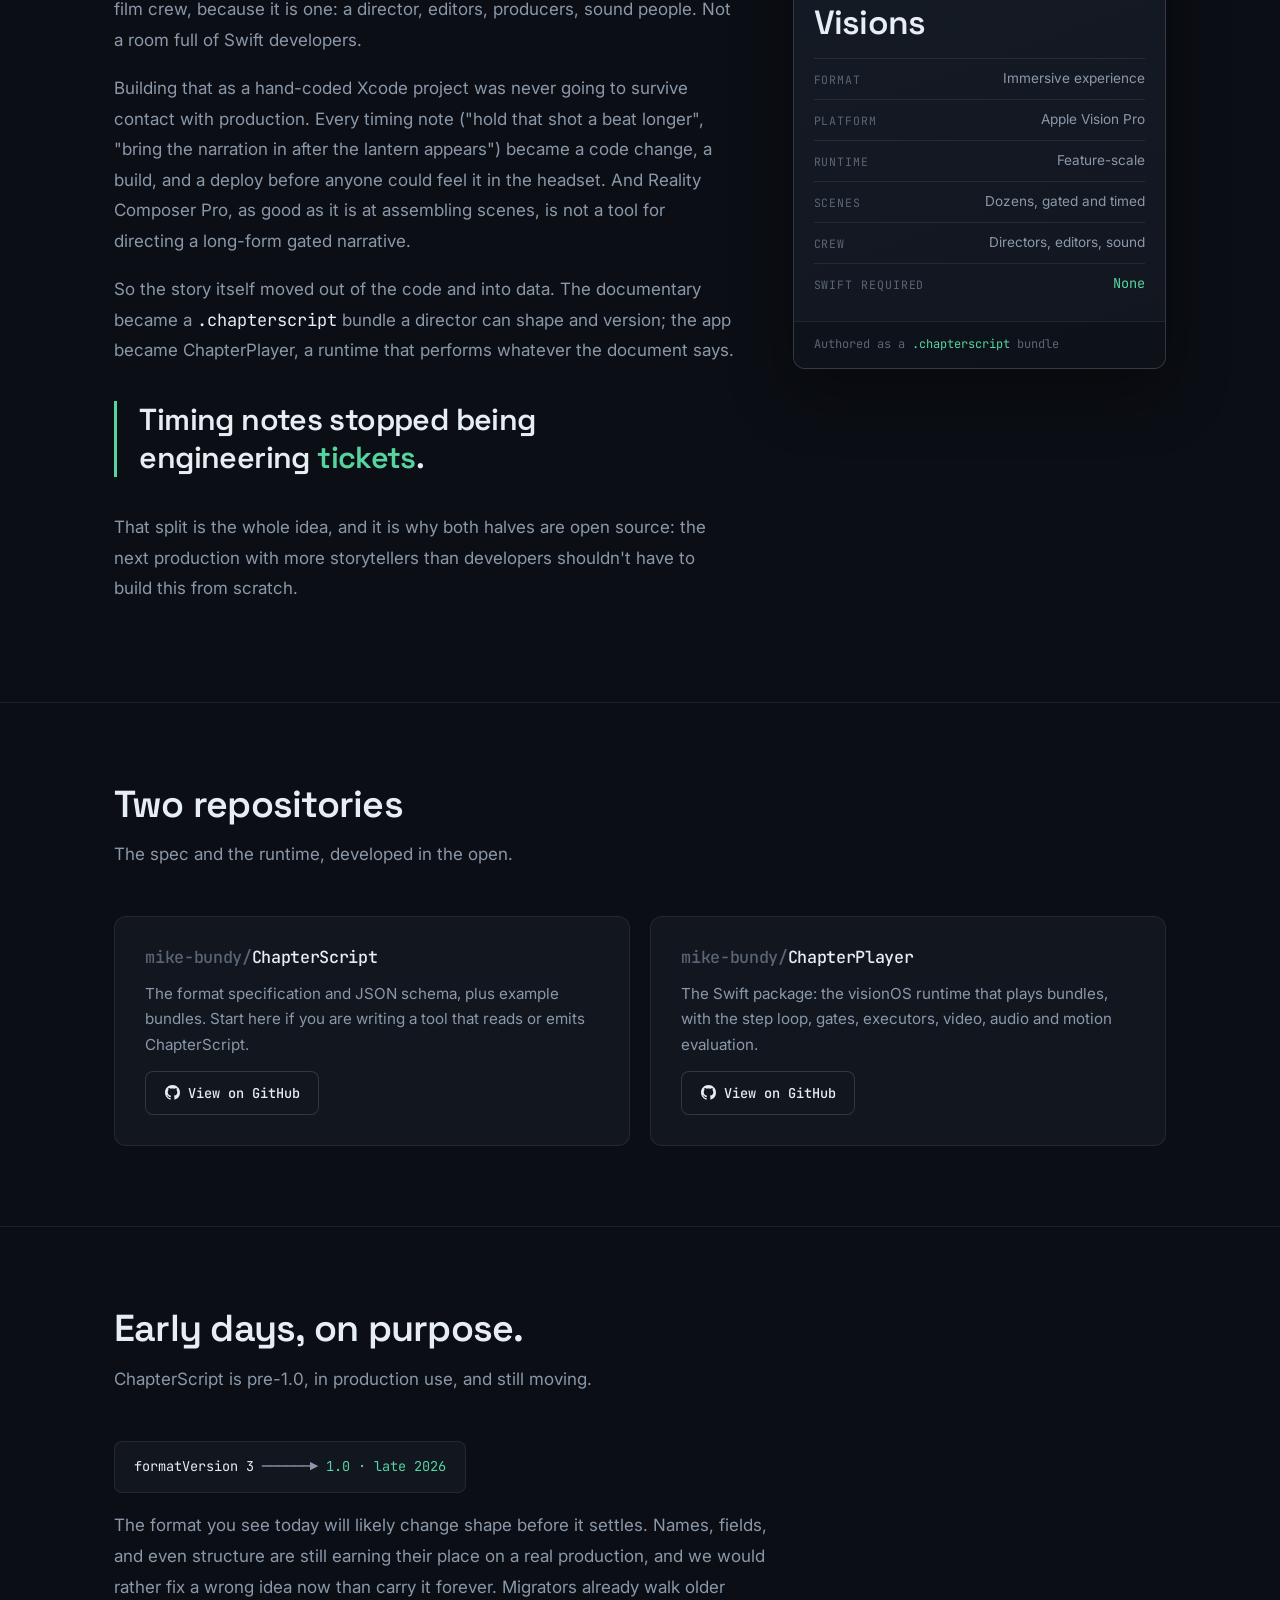
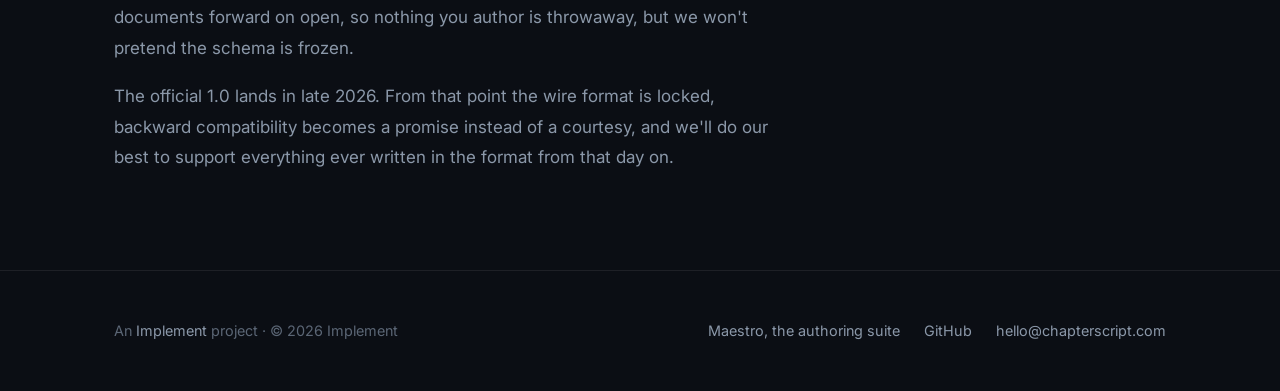
==== commit a1f4bb20: "Universal nav on every page: Format, Player, one GitHub icon button Co-Authored-By: Claude Fable 5 <" ====
--- a/index.html
+++ b/index.html
@@ -35,11 +35,8 @@
     <div class="wrap nav-inner">
       <a class="wordmark" href="/">chapter<span class="accent">script</span></a>
       <nav class="nav-links" aria-label="Site">
-        <a href="#format">Format</a>
-        <a href="#player">Player</a>
-        <a href="#spec">Spec</a>
-        <!-- real repo: github.com/mike-bundy -->
-        <a href="https://github.com/mike-bundy/ChapterScript">GitHub</a>
+        <a href="/format.html">Format</a>
+        <a href="/player.html">Player</a>
         <a class="btn btn-ghost" href="https://github.com/mike-bundy/ChapterScript">
           <svg width="15" height="15" viewBox="0 0 16 16" fill="currentColor" aria-hidden="true"><path d="M8 0C3.58 0 0 3.58 0 8c0 3.54 2.29 6.53 5.47 7.59.4.07.55-.17.55-.38 0-.19-.01-.82-.01-1.49-2.01.37-2.53-.49-2.69-.94-.09-.23-.48-.94-.82-1.13-.28-.15-.68-.52-.01-.53.63-.01 1.08.58 1.23.82.72 1.21 1.87.87 2.33.66.07-.52.28-.87.51-1.07-1.78-.2-3.64-.89-3.64-3.95 0-.87.31-1.59.82-2.15-.08-.2-.36-1.02.08-2.12 0 0 .67-.21 2.2.82.64-.18 1.32-.27 2-.27s1.36.09 2 .27c1.53-1.04 2.2-.82 2.2-.82.44 1.1.16 1.92.08 2.12.51.56.82 1.27.82 2.15 0 3.07-1.87 3.75-3.65 3.95.29.25.54.73.54 1.48 0 1.07-.01 1.93-.01 2.2 0 .21.15.46.55.38A8.01 8.01 0 0 0 16 8c0-4.42-3.58-8-8-8Z"/></svg>
           GitHub
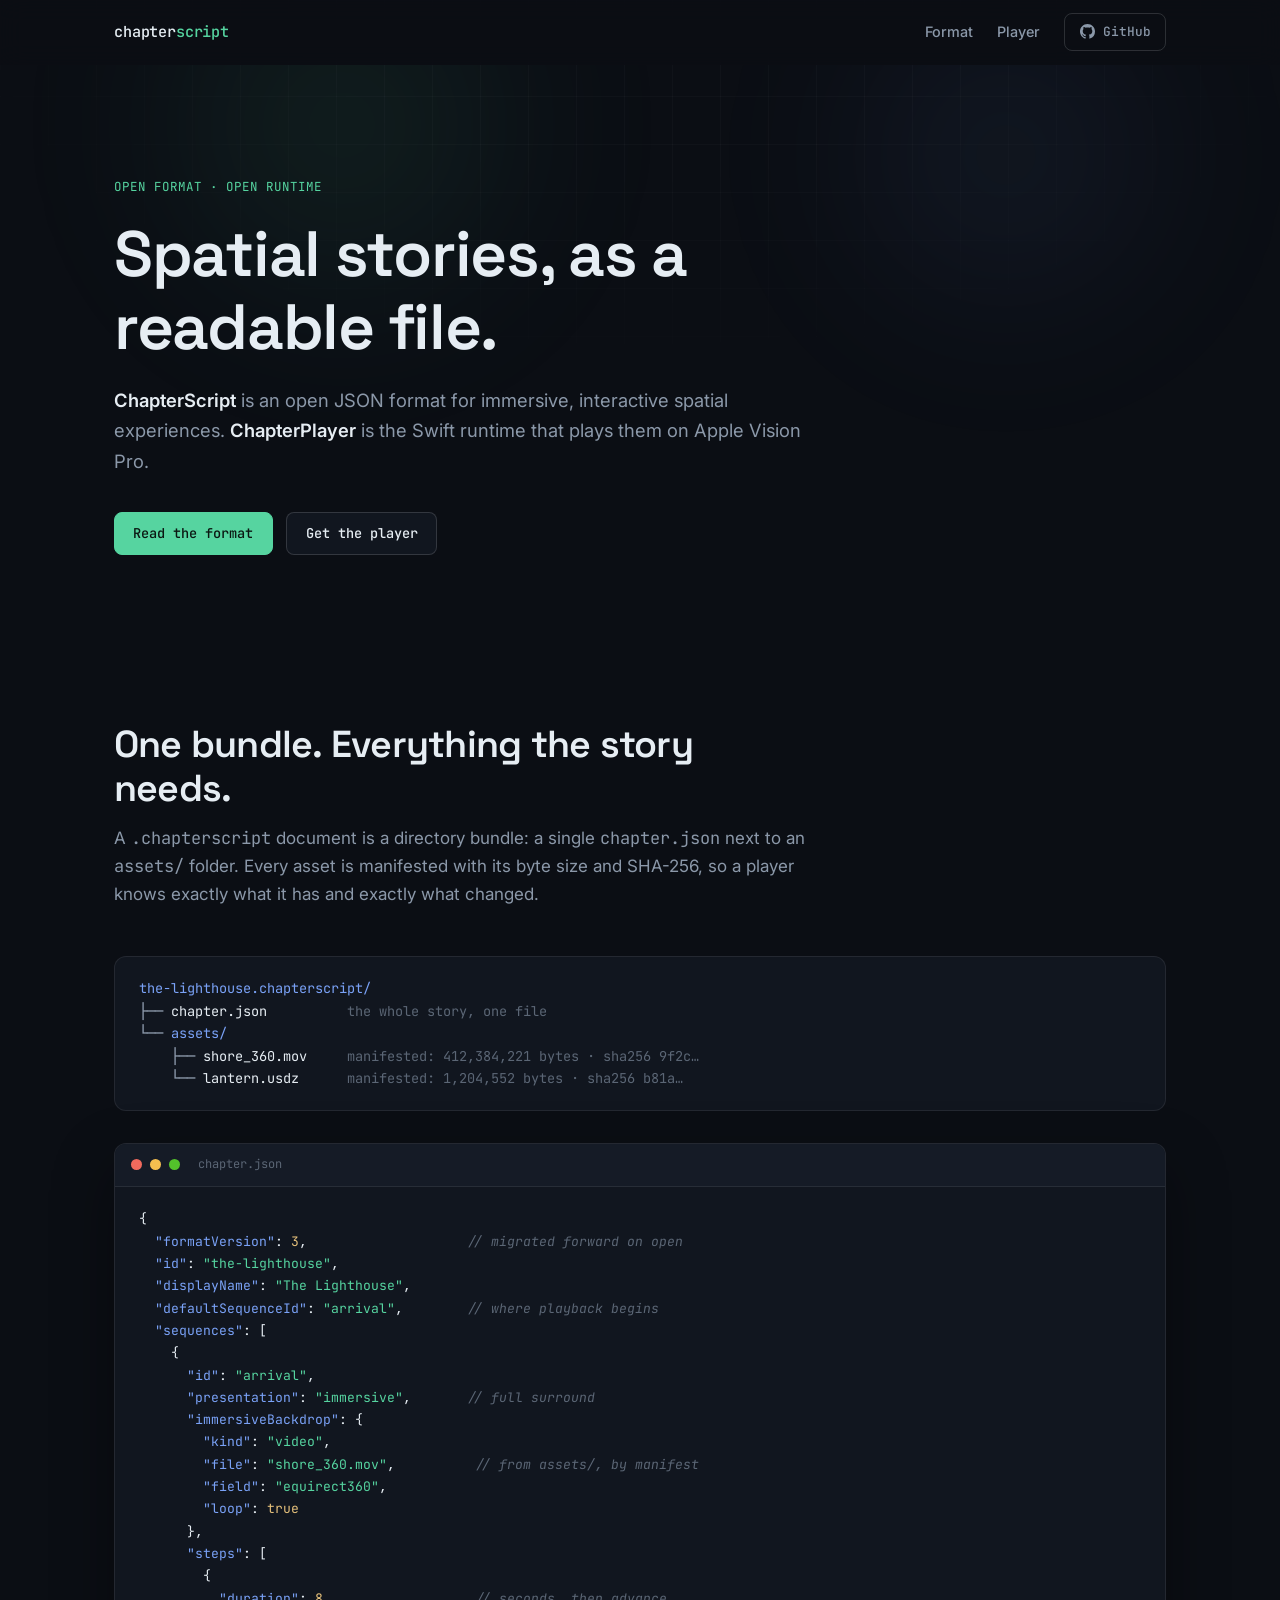
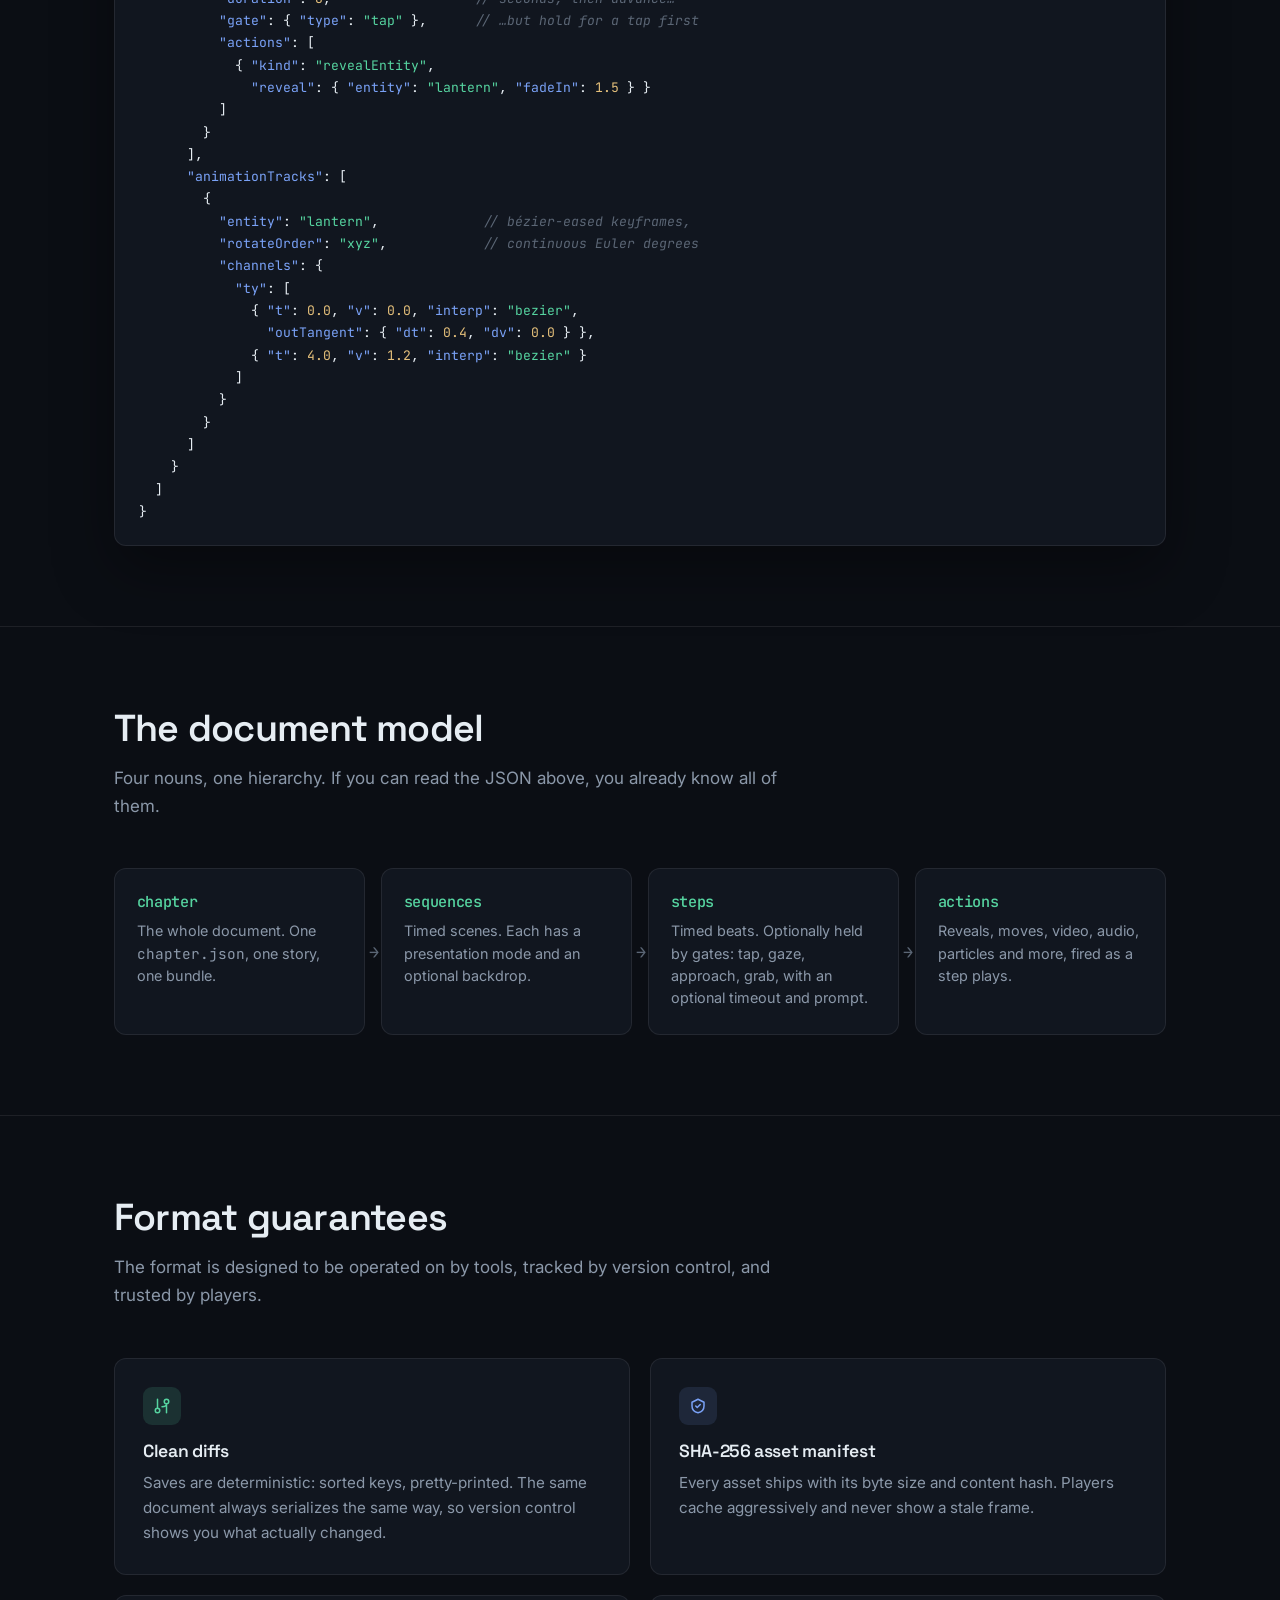
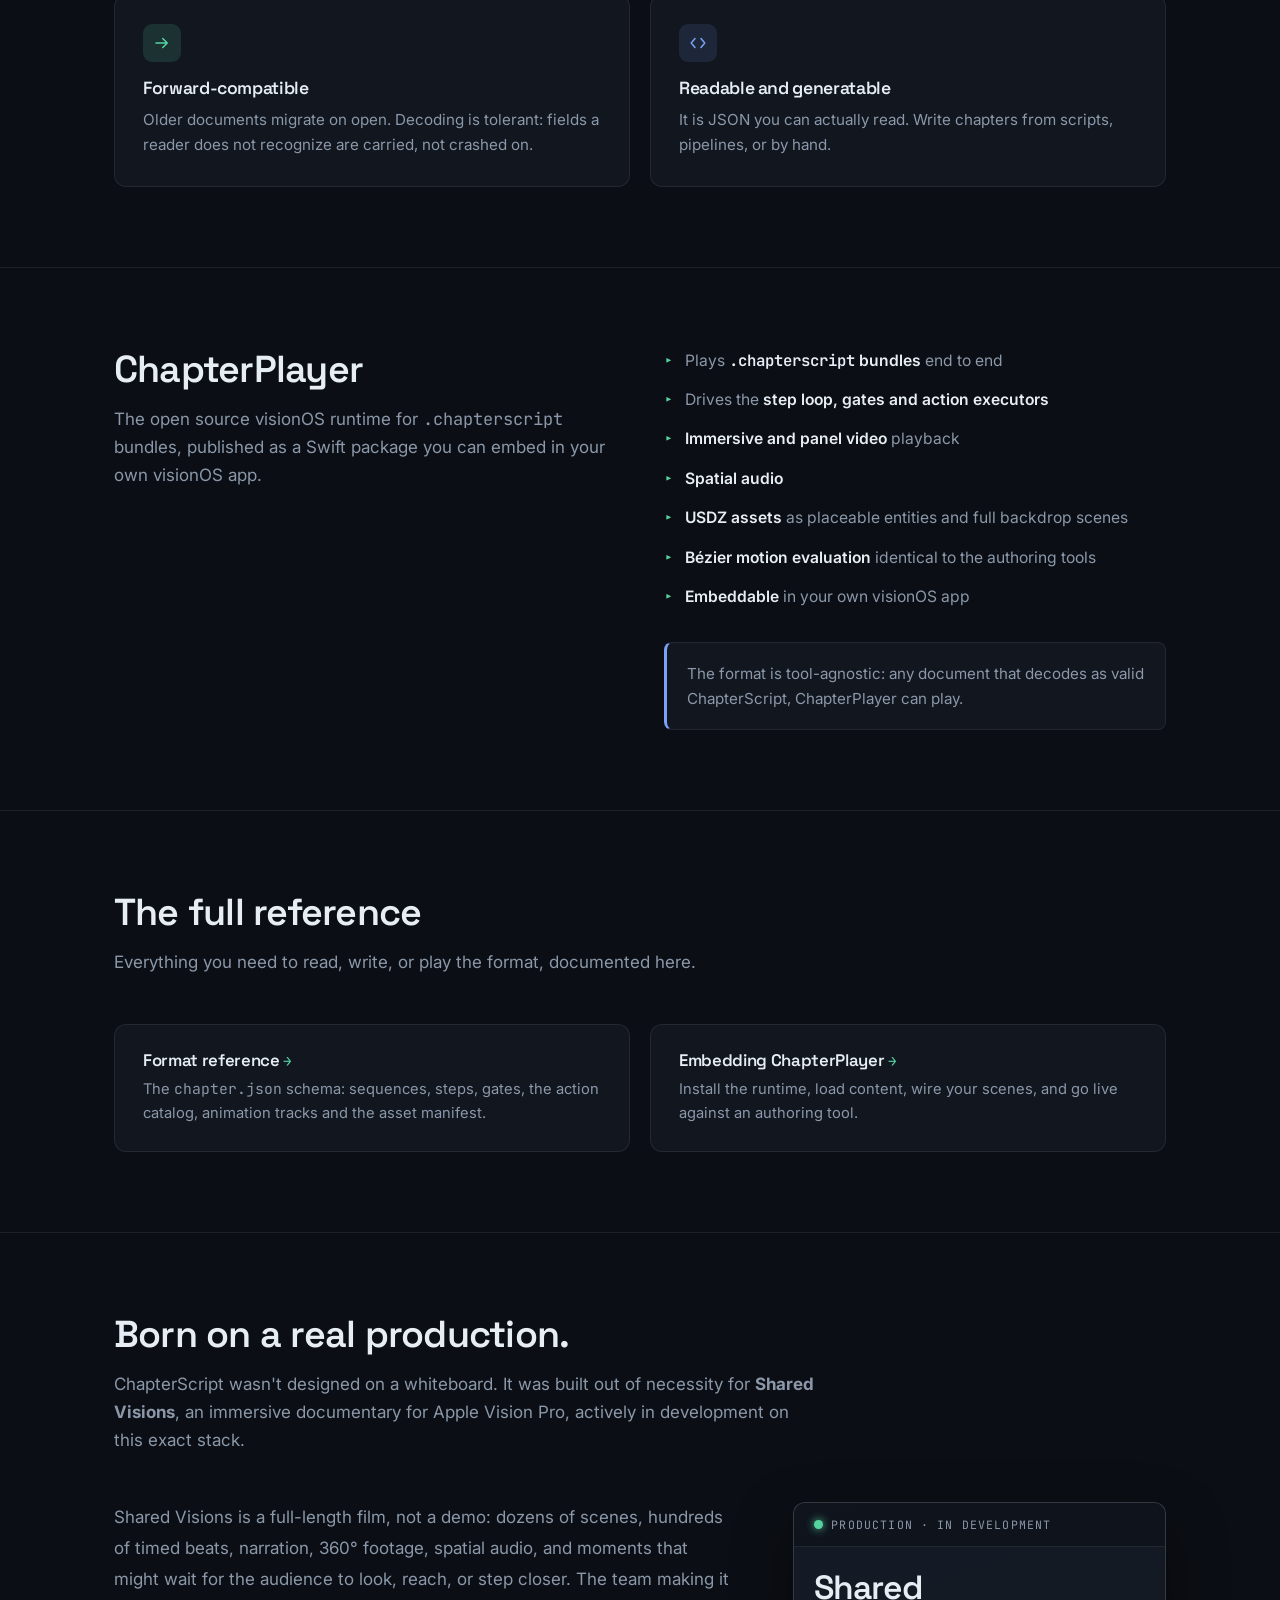
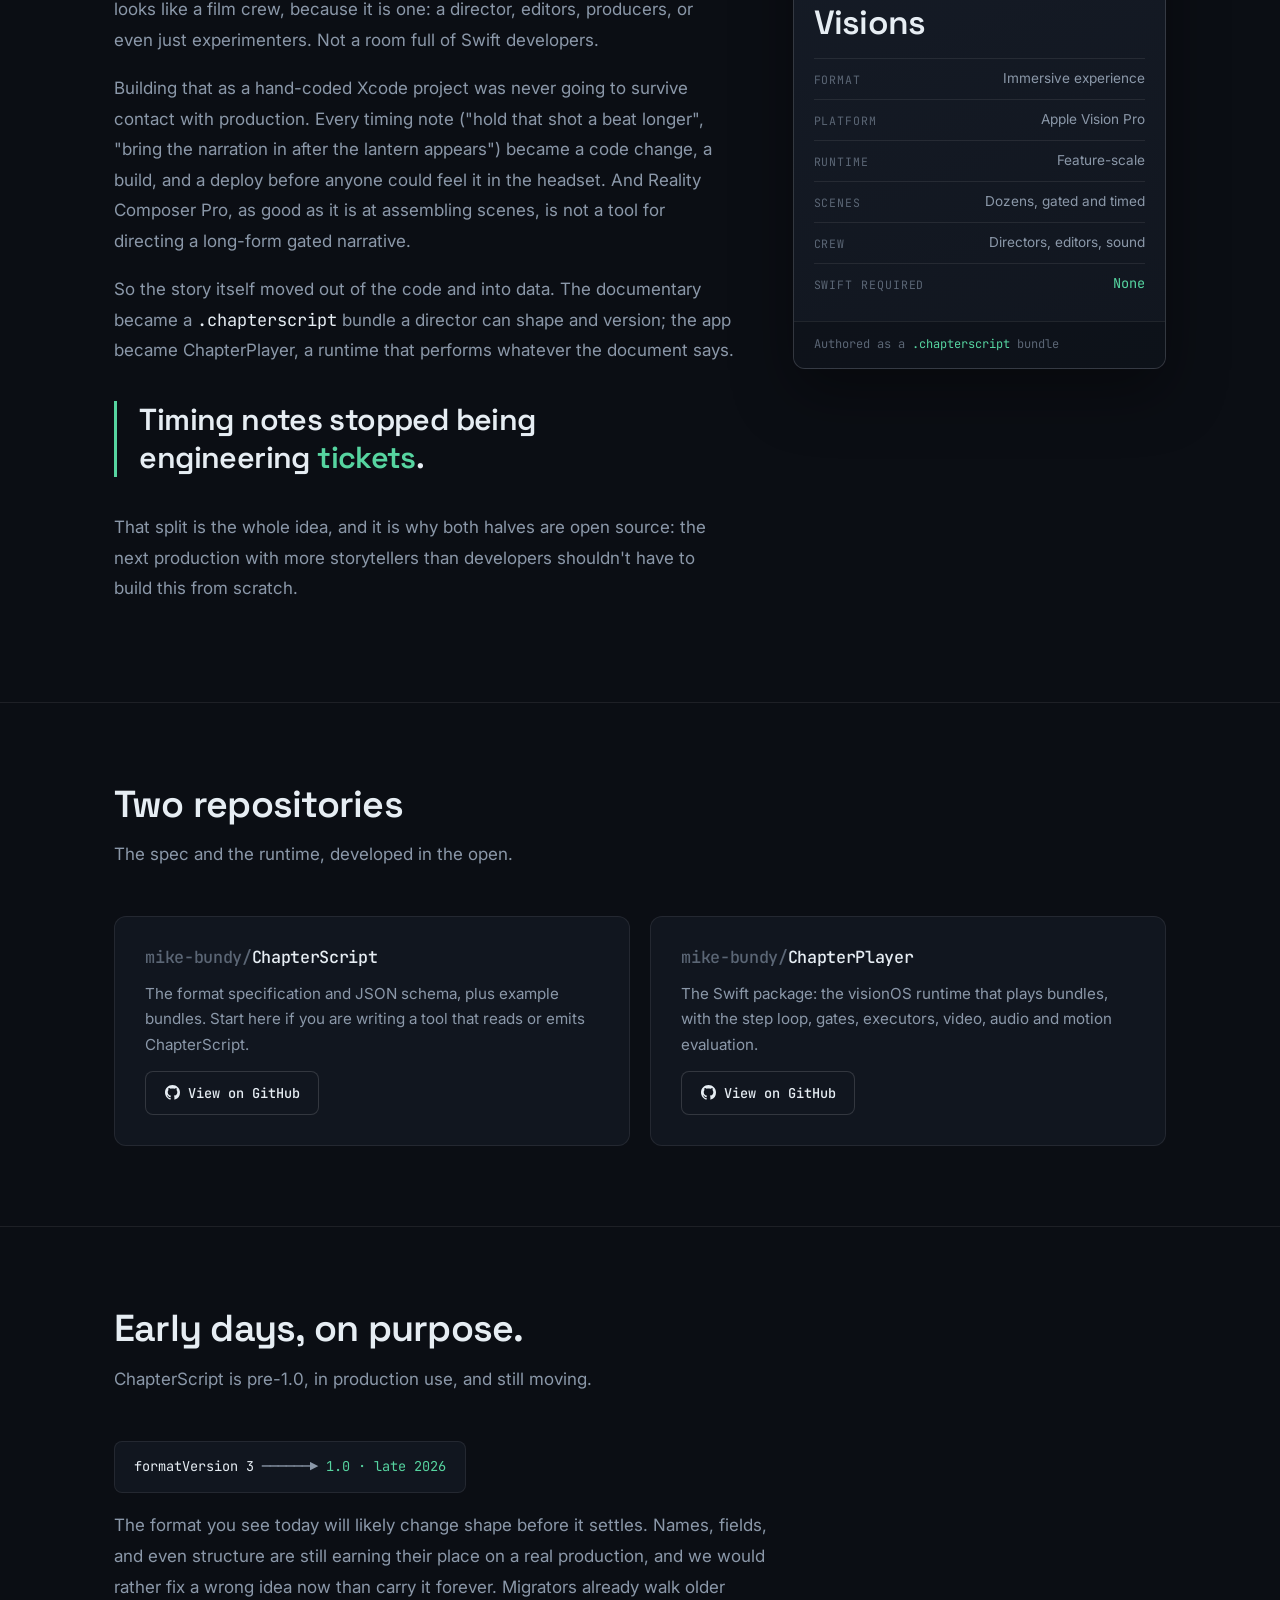
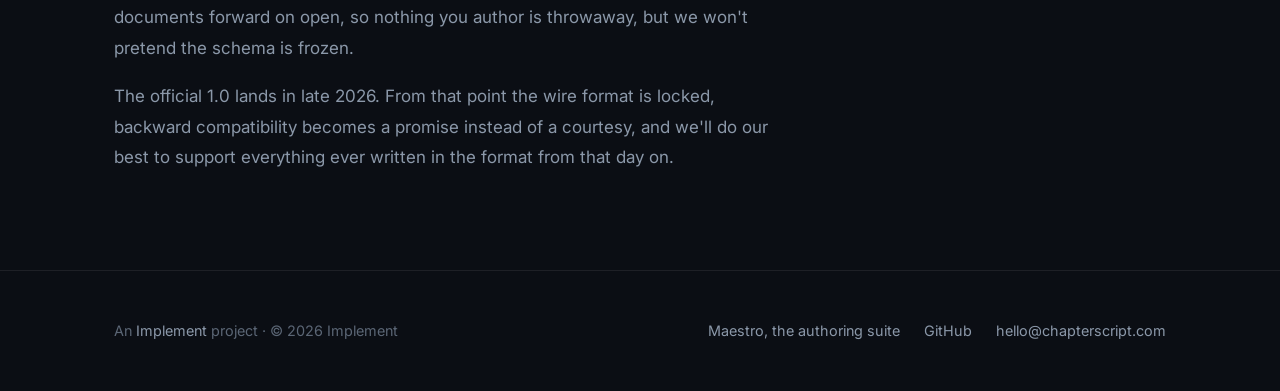
==== commit 4008f8f7: "Story wording: experimenters in the crew, gates phrased as optional Co-Authored-By: Claude Fable 5 <" ====
--- a/index.html
+++ b/index.html
@@ -234,9 +234,9 @@
         <div class="story-grid">
           <div class="story reveal">
             <p>Shared Visions is a full-length film, not a demo: dozens of scenes, hundreds
-            of timed beats, narration, 360° footage, spatial audio, and moments that wait
+            of timed beats, narration, 360° footage, spatial audio, and moments that might wait
             for the audience to look, reach, or step closer. The team making it looks like
-            a film crew, because it is one: a director, editors, producers, sound people.
+            a film crew, because it is one: a director, editors, producers, or even just experimenters.
             Not a room full of Swift developers.</p>
             <p>Building that as a hand-coded Xcode project was never going to survive
             contact with production. Every timing note ("hold that shot a beat longer",
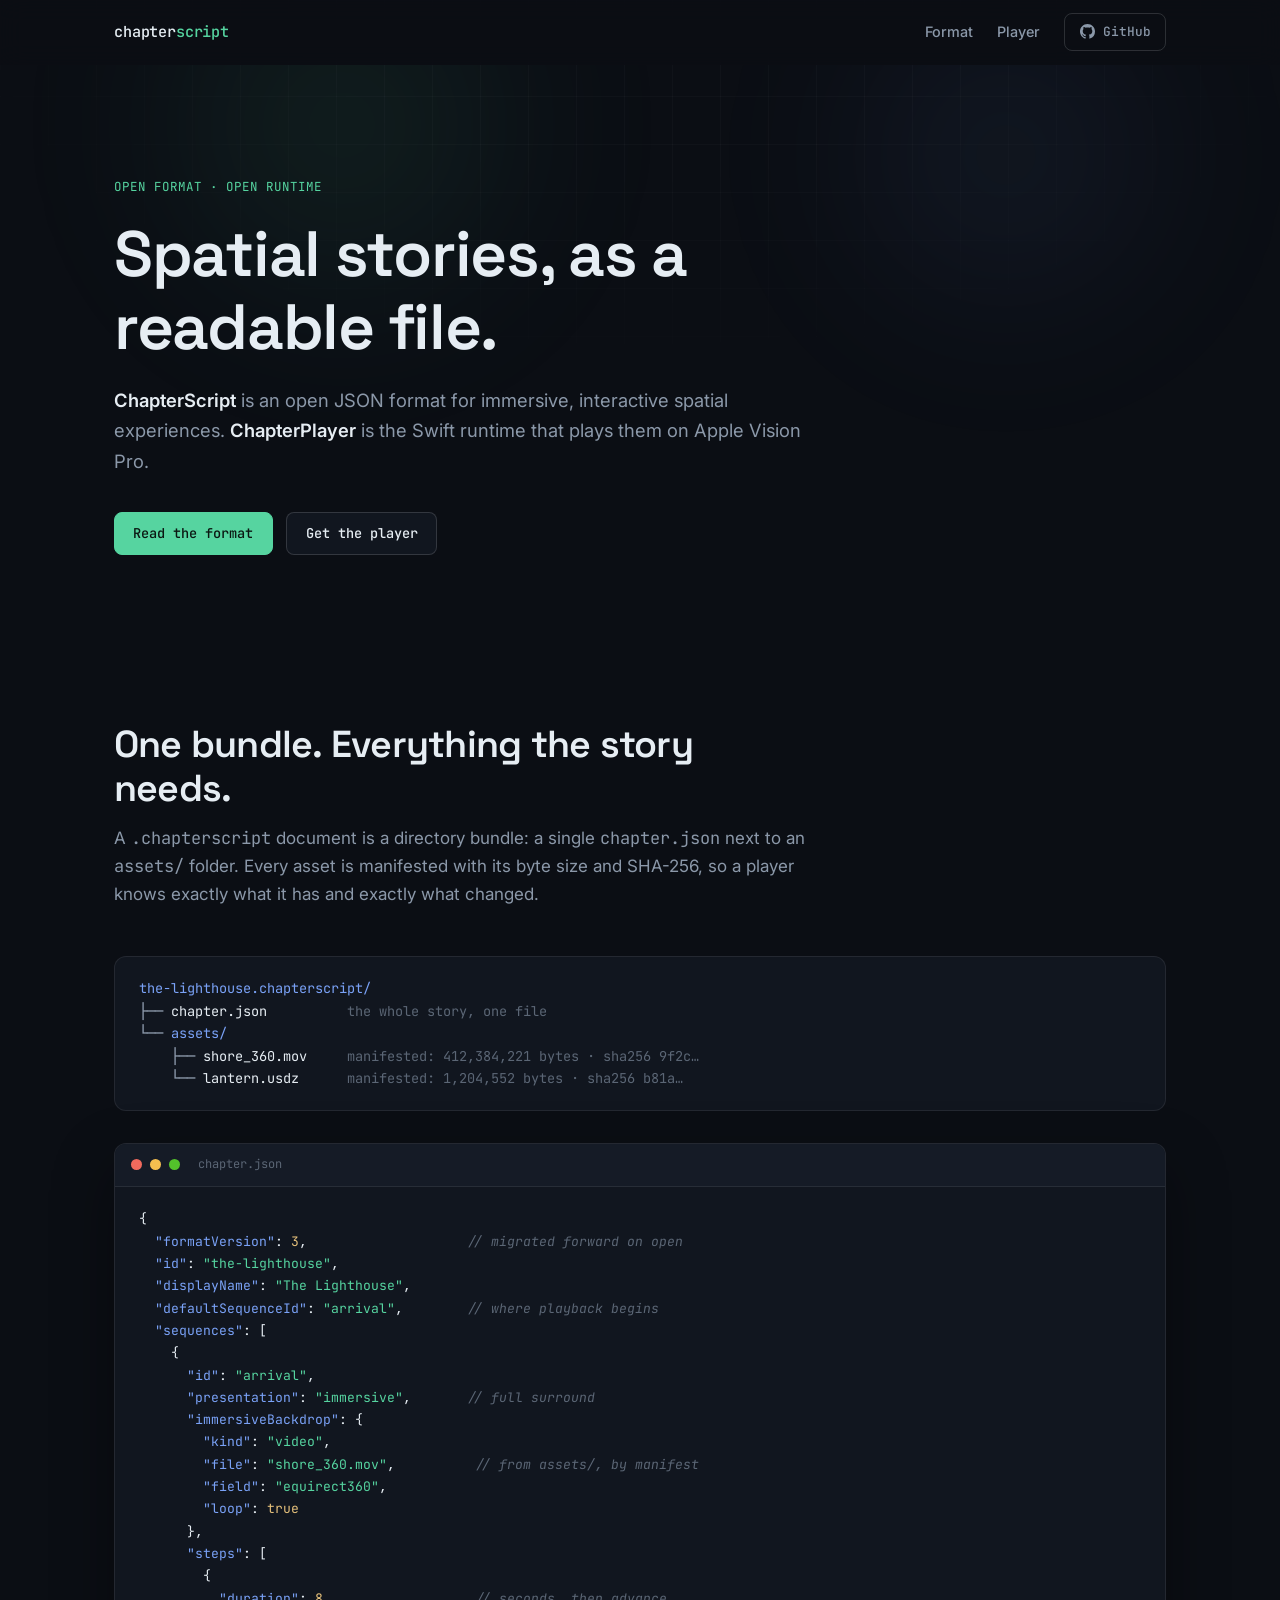
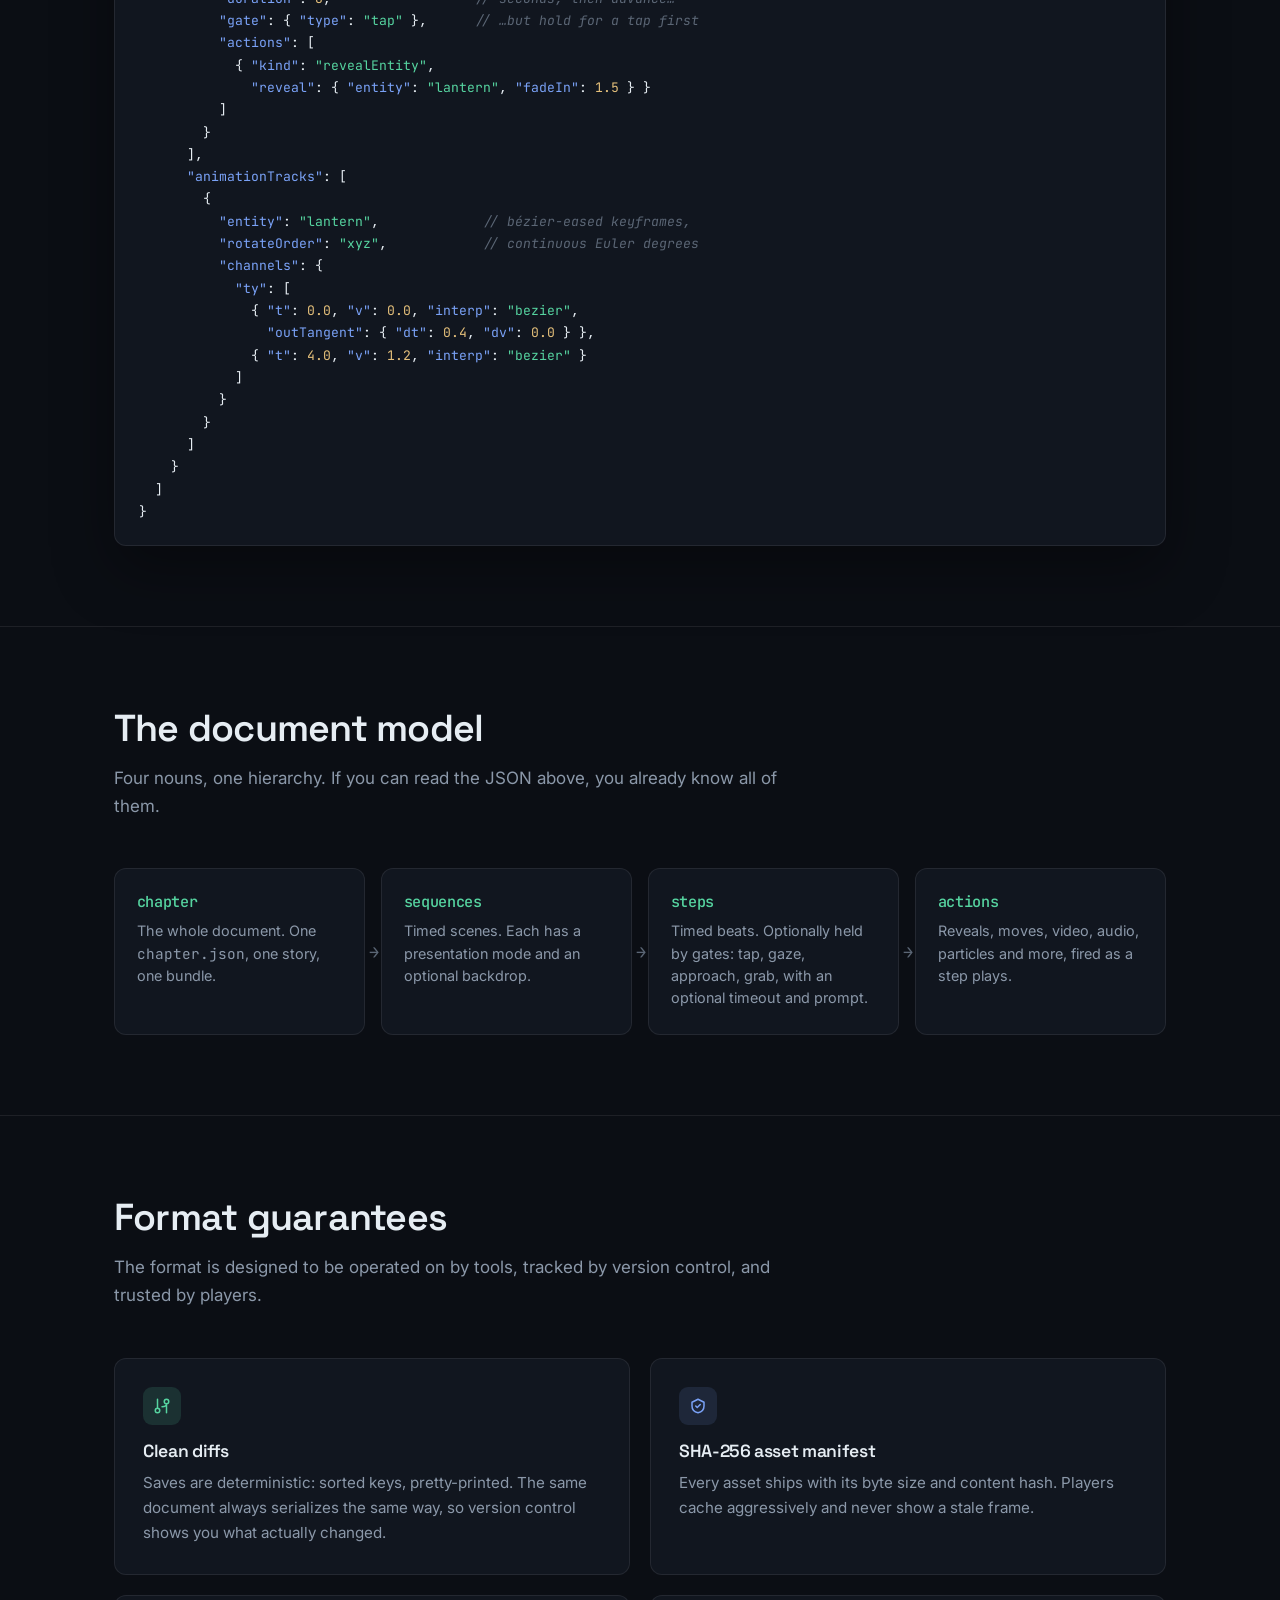
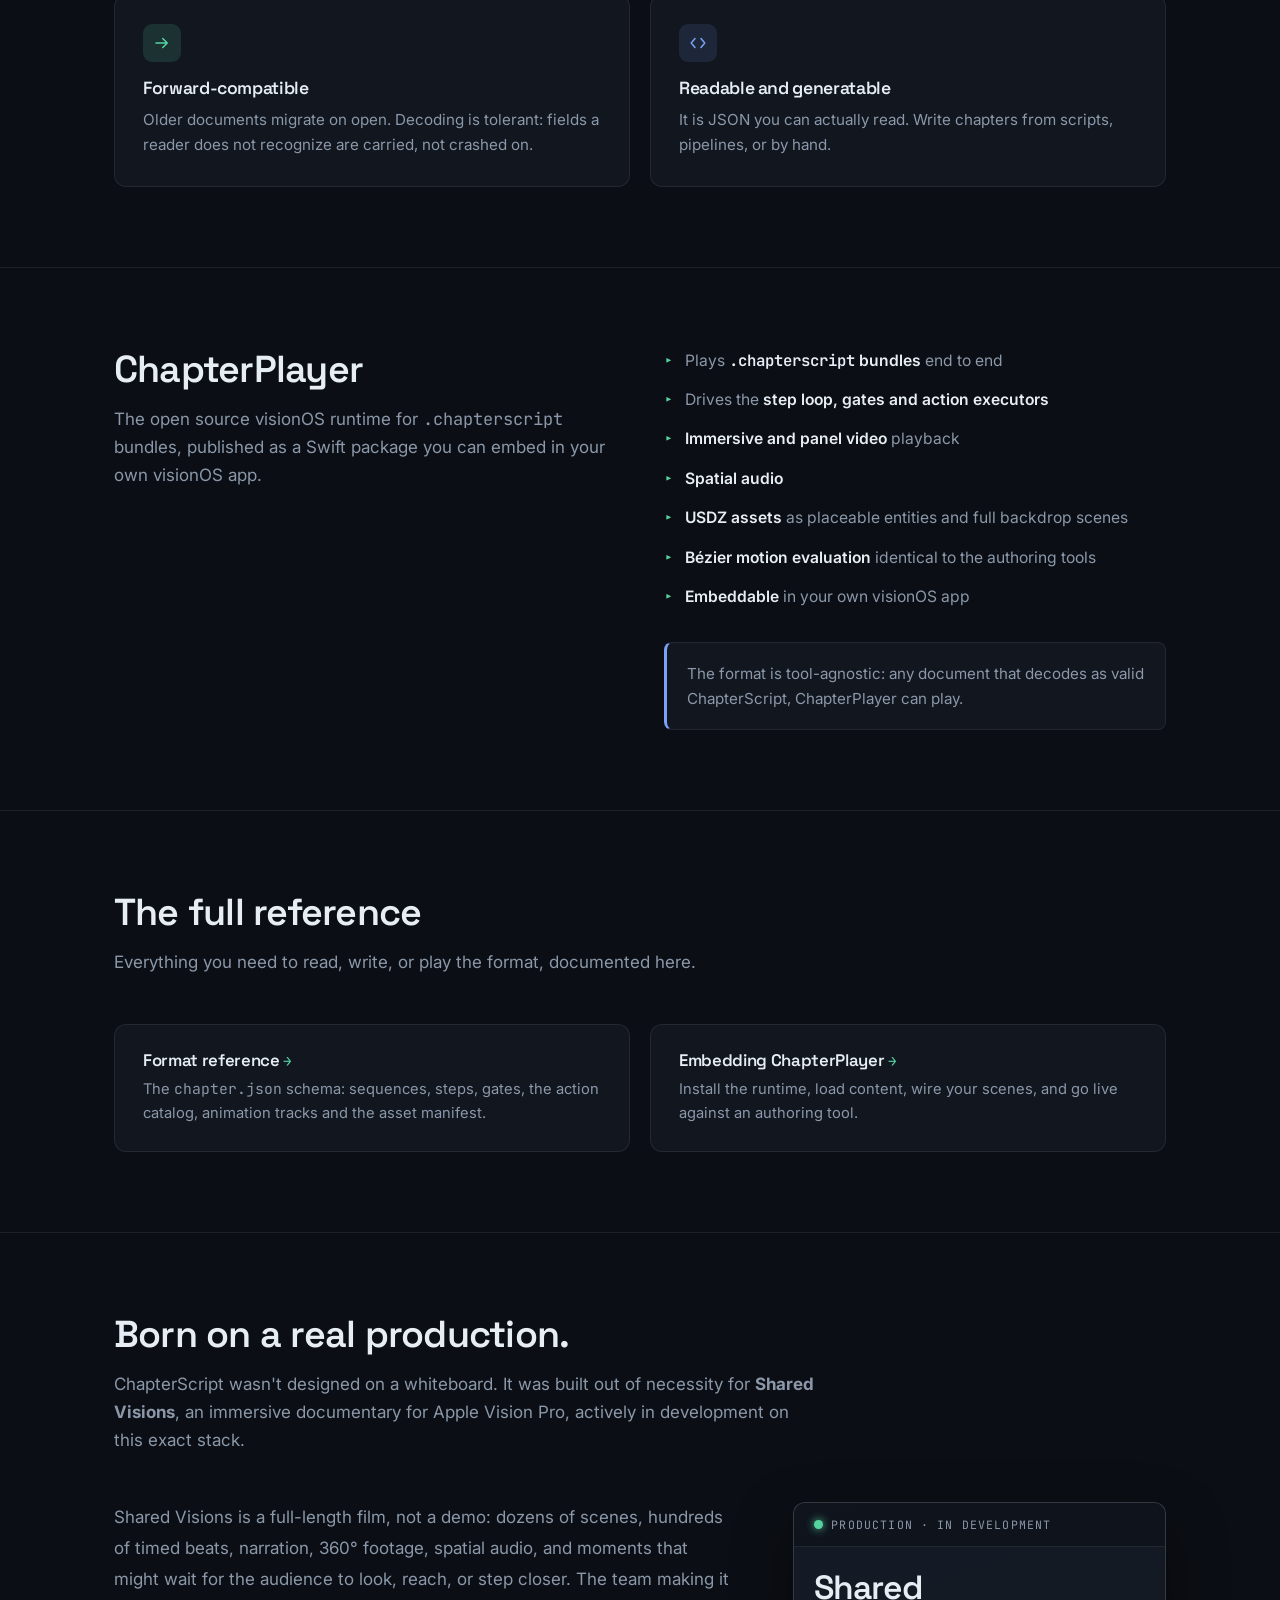
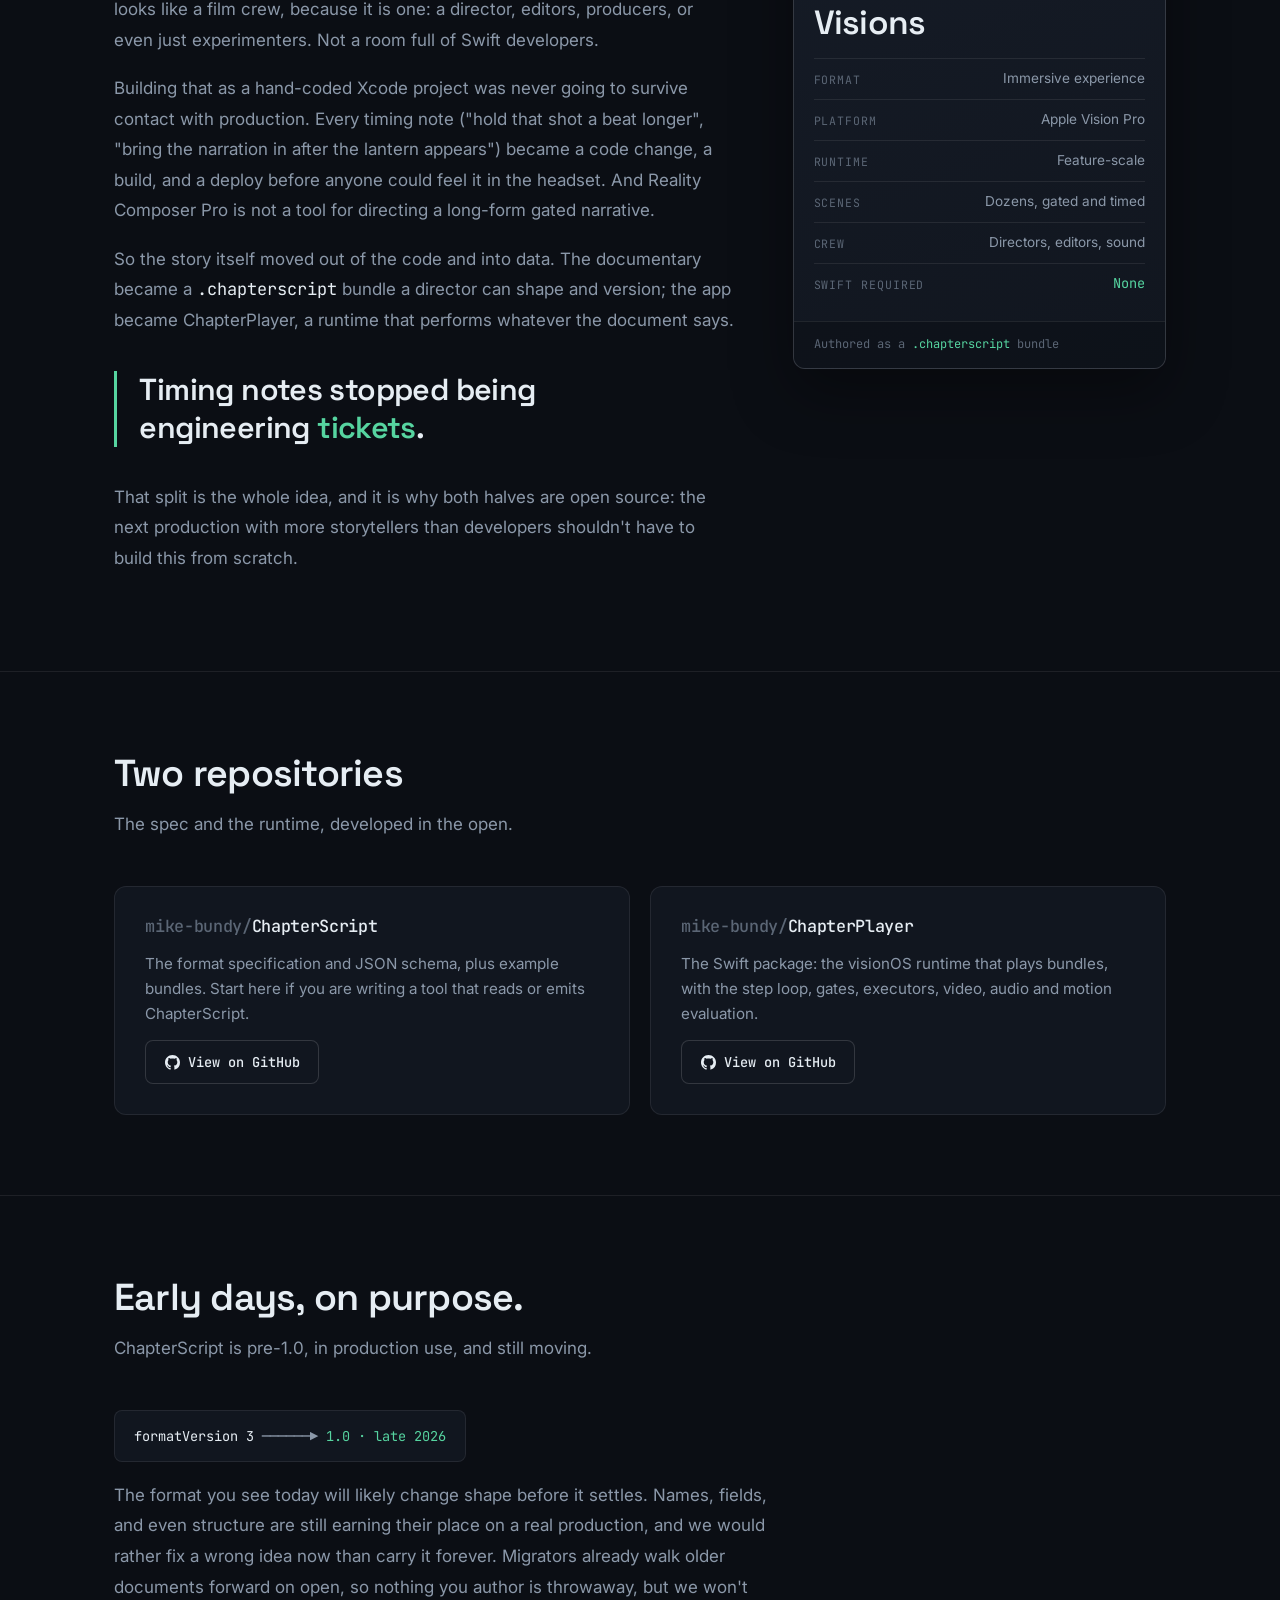
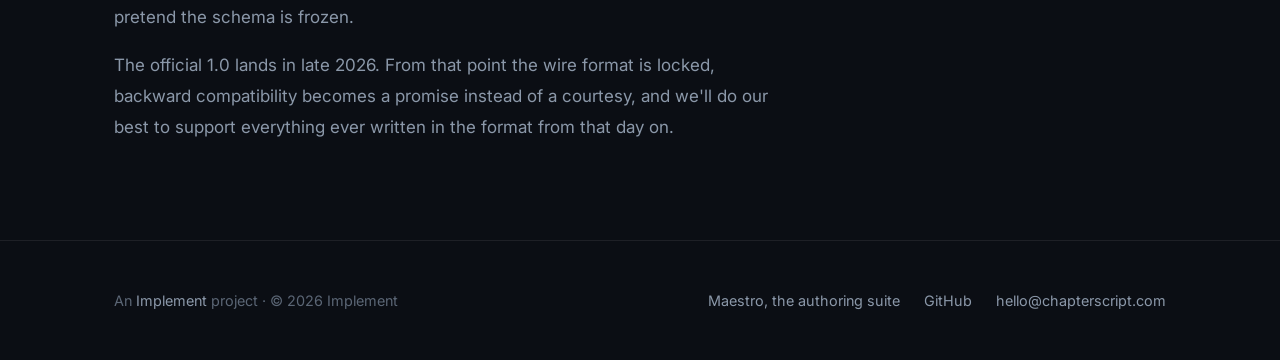
==== commit 28a93909: "Story: drop the Reality Composer Pro aside Co-Authored-By: Claude Fable 5 <noreply@anthropic.com>" ====
--- a/index.html
+++ b/index.html
@@ -241,9 +241,8 @@
             <p>Building that as a hand-coded Xcode project was never going to survive
             contact with production. Every timing note ("hold that shot a beat longer",
             "bring the narration in after the lantern appears") became a code change, a
-            build, and a deploy before anyone could feel it in the headset. And Reality
-            Composer Pro, as good as it is at assembling scenes, is not a tool for
-            directing a long-form gated narrative.</p>
+            build, and a deploy before anyone could feel it in the headset. And Reality Composer
+            Pro is not a tool for directing a long-form gated narrative.</p>
             <p>So the story itself moved out of the code and into data. The documentary
             became a <code>.chapterscript</code> bundle a director can shape and version;
             the app became ChapterPlayer, a runtime that performs whatever the document
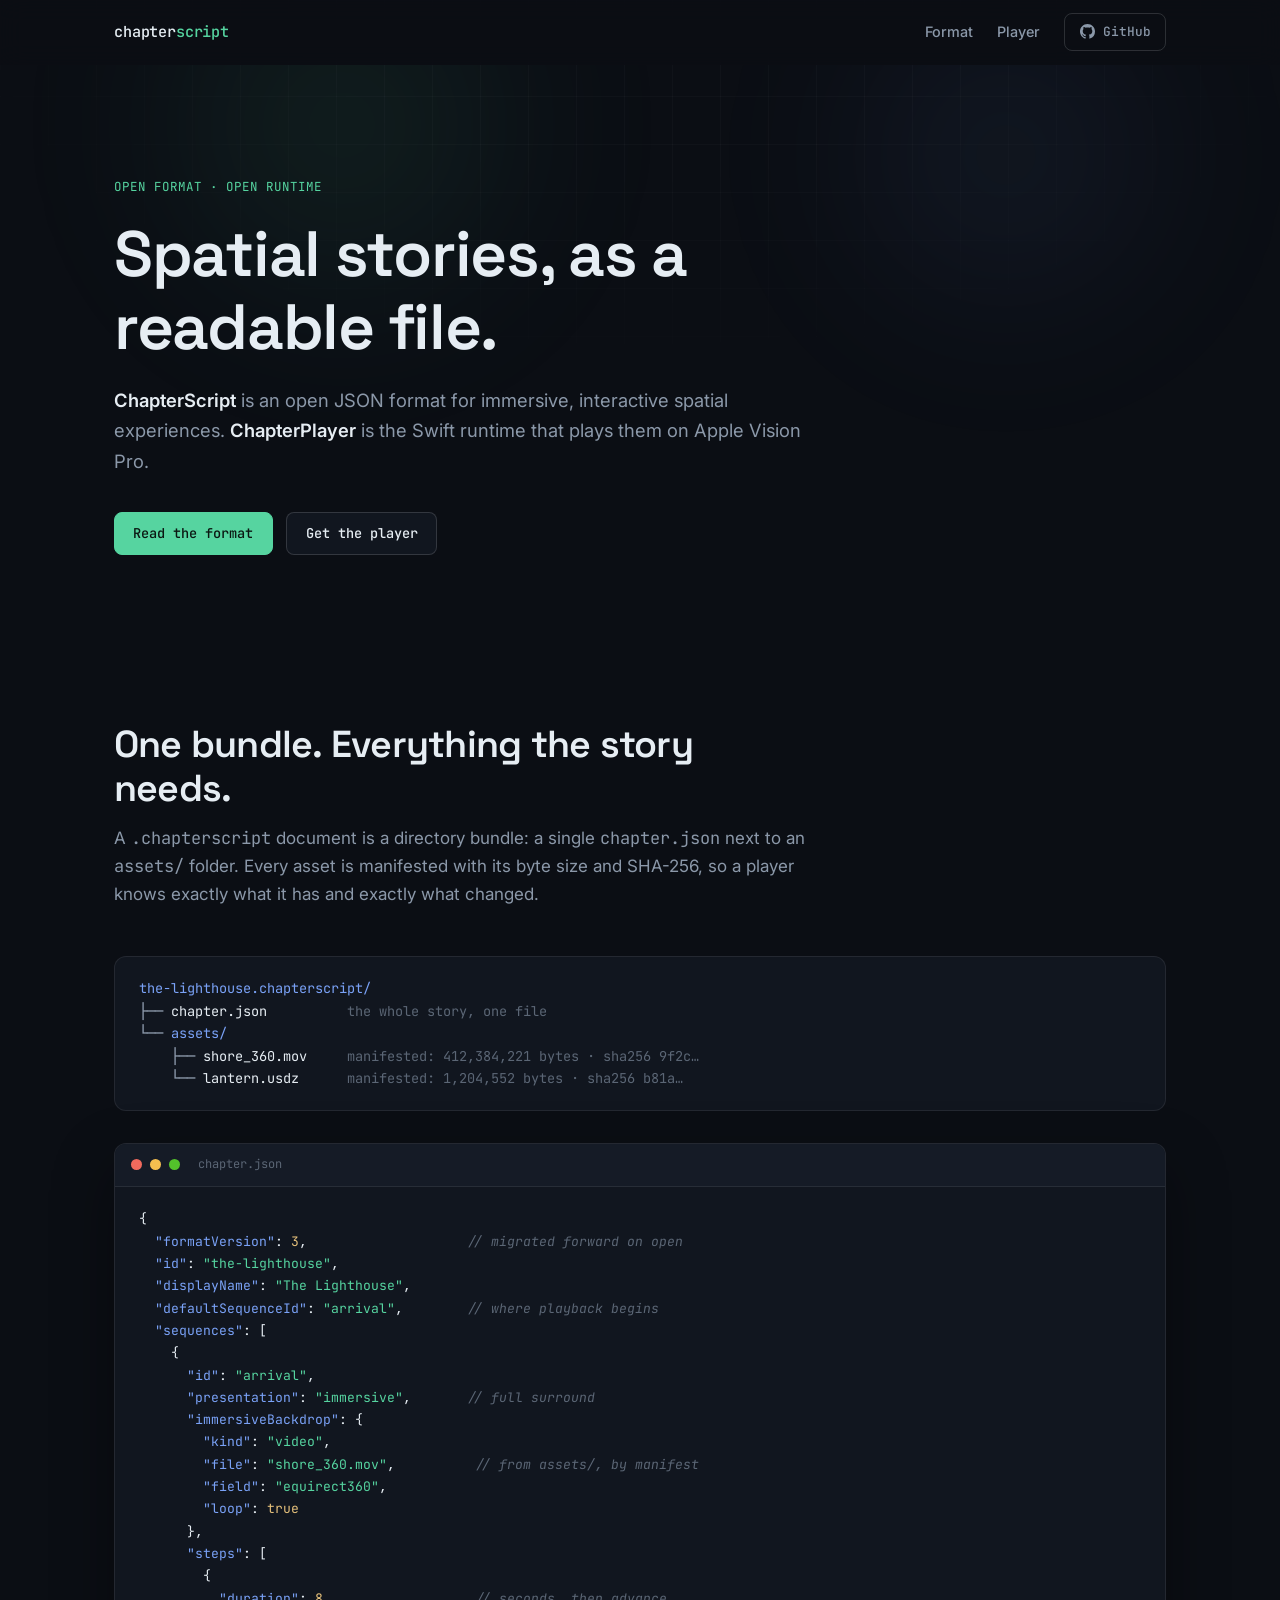
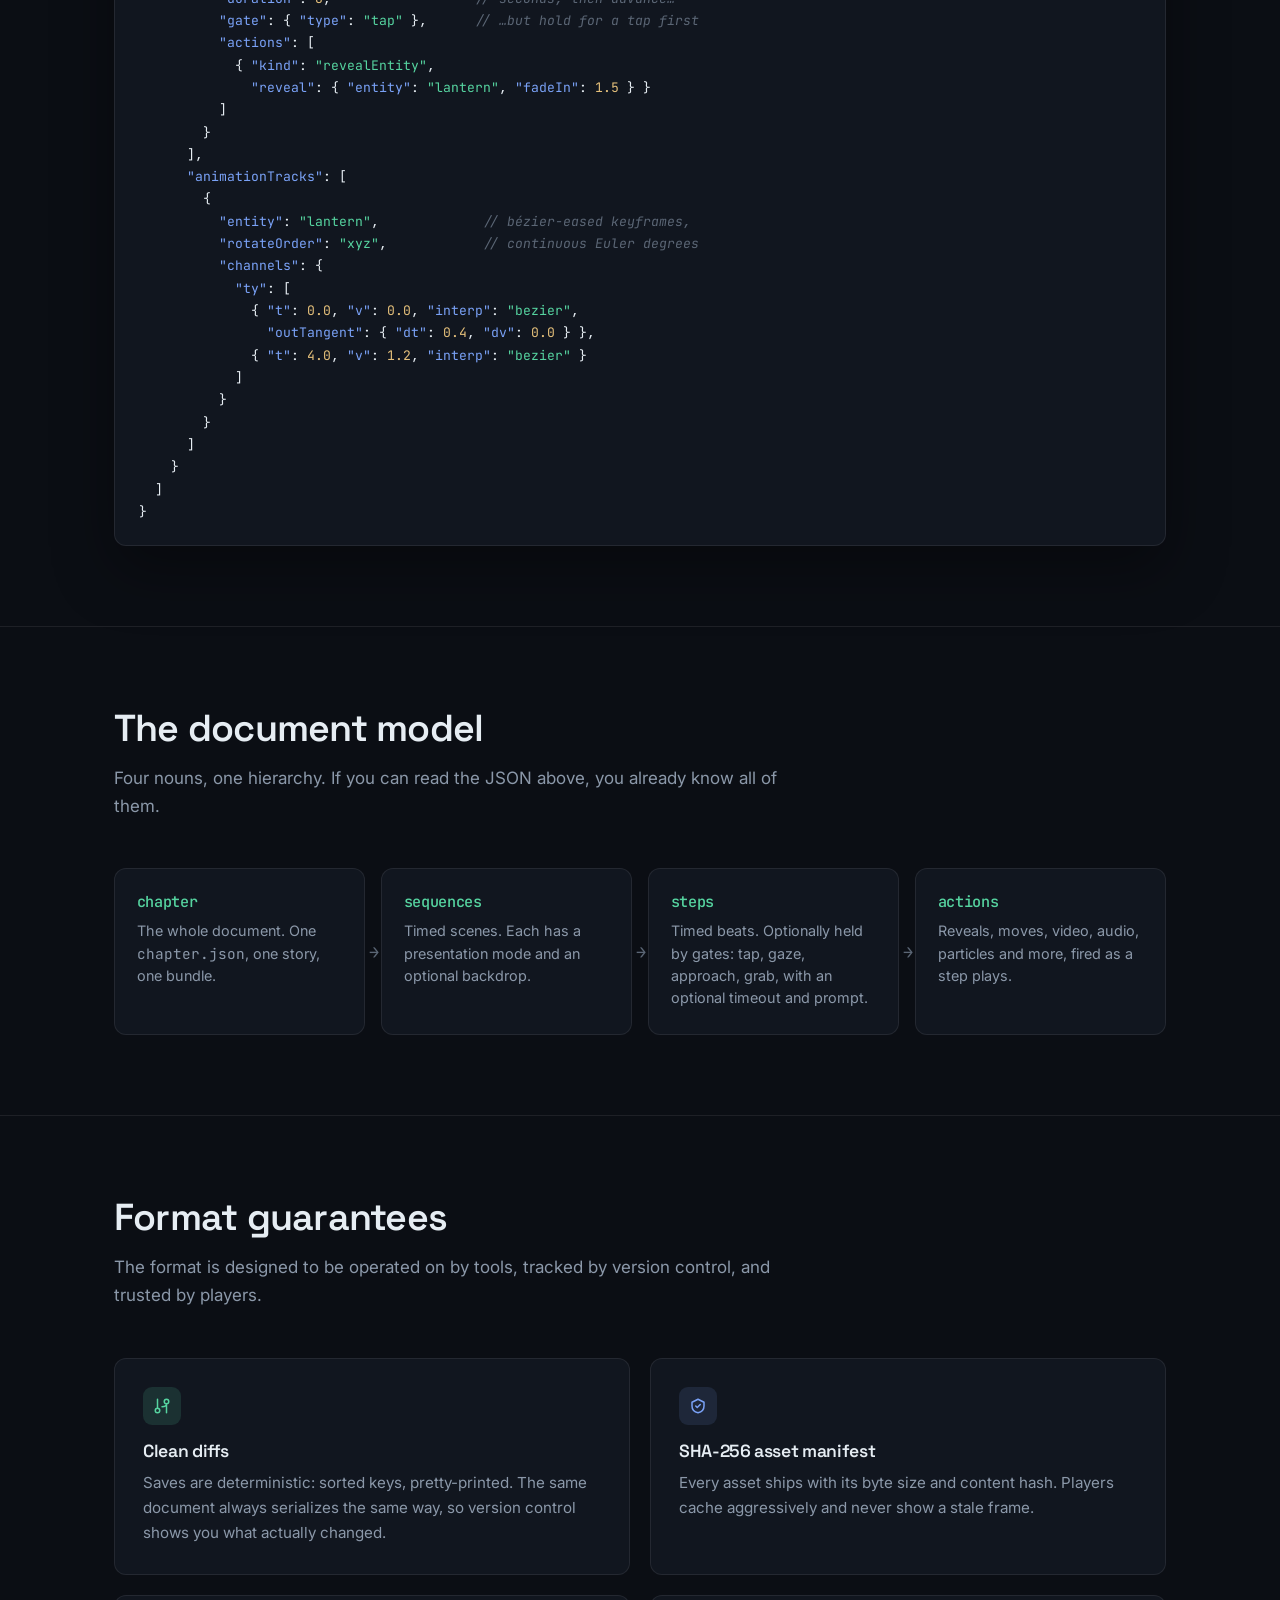
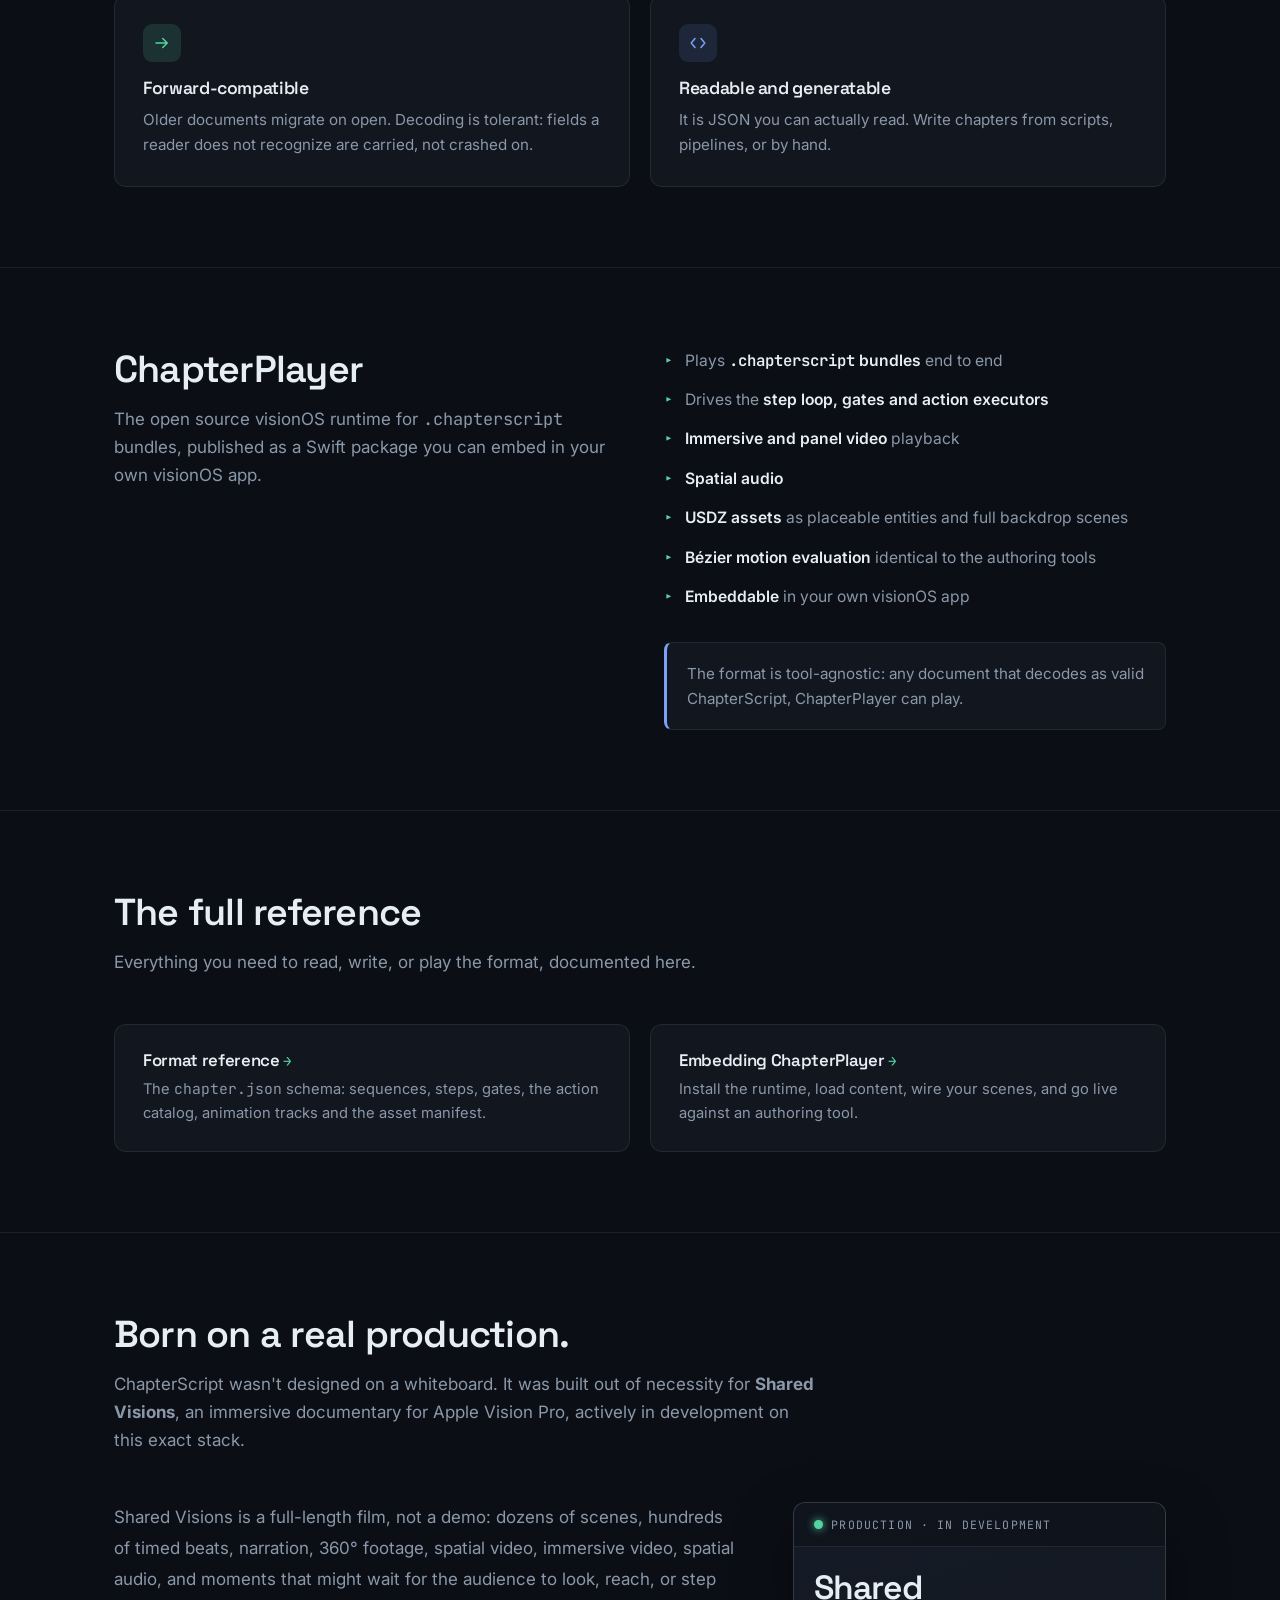
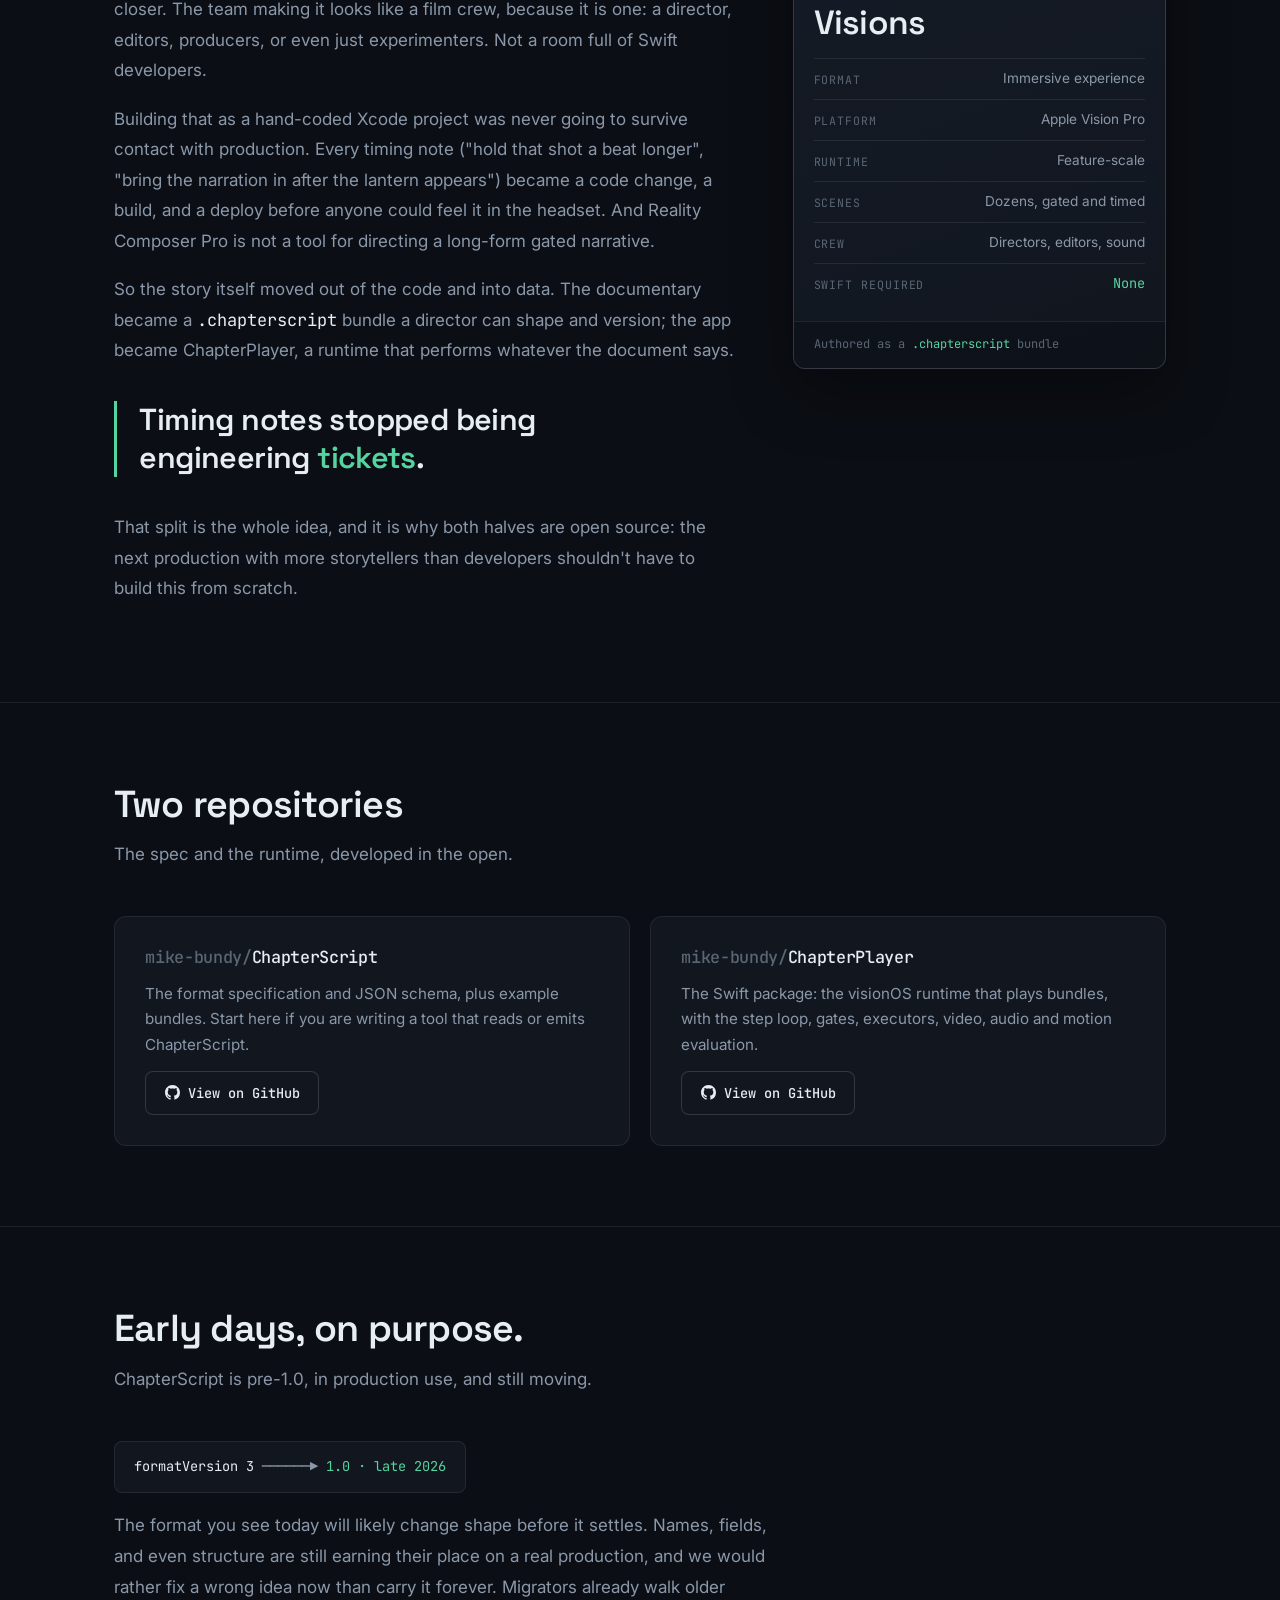
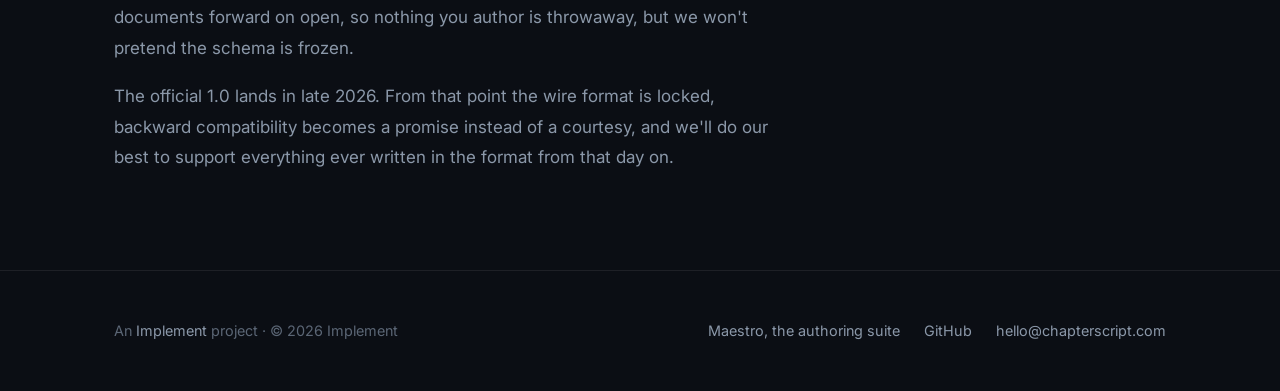
==== commit c5257aad: "Story: add spatial video and immersive video to the production list Co-Authored-By: Claude Fable 5 <" ====
--- a/index.html
+++ b/index.html
@@ -234,7 +234,8 @@
         <div class="story-grid">
           <div class="story reveal">
             <p>Shared Visions is a full-length film, not a demo: dozens of scenes, hundreds
-            of timed beats, narration, 360° footage, spatial audio, and moments that might wait
+            of timed beats, narration, 360° footage, spatial video,
+            immersive video, spatial audio, and moments that might wait
             for the audience to look, reach, or step closer. The team making it looks like
             a film crew, because it is one: a director, editors, producers, or even just experimenters.
             Not a room full of Swift developers.</p>
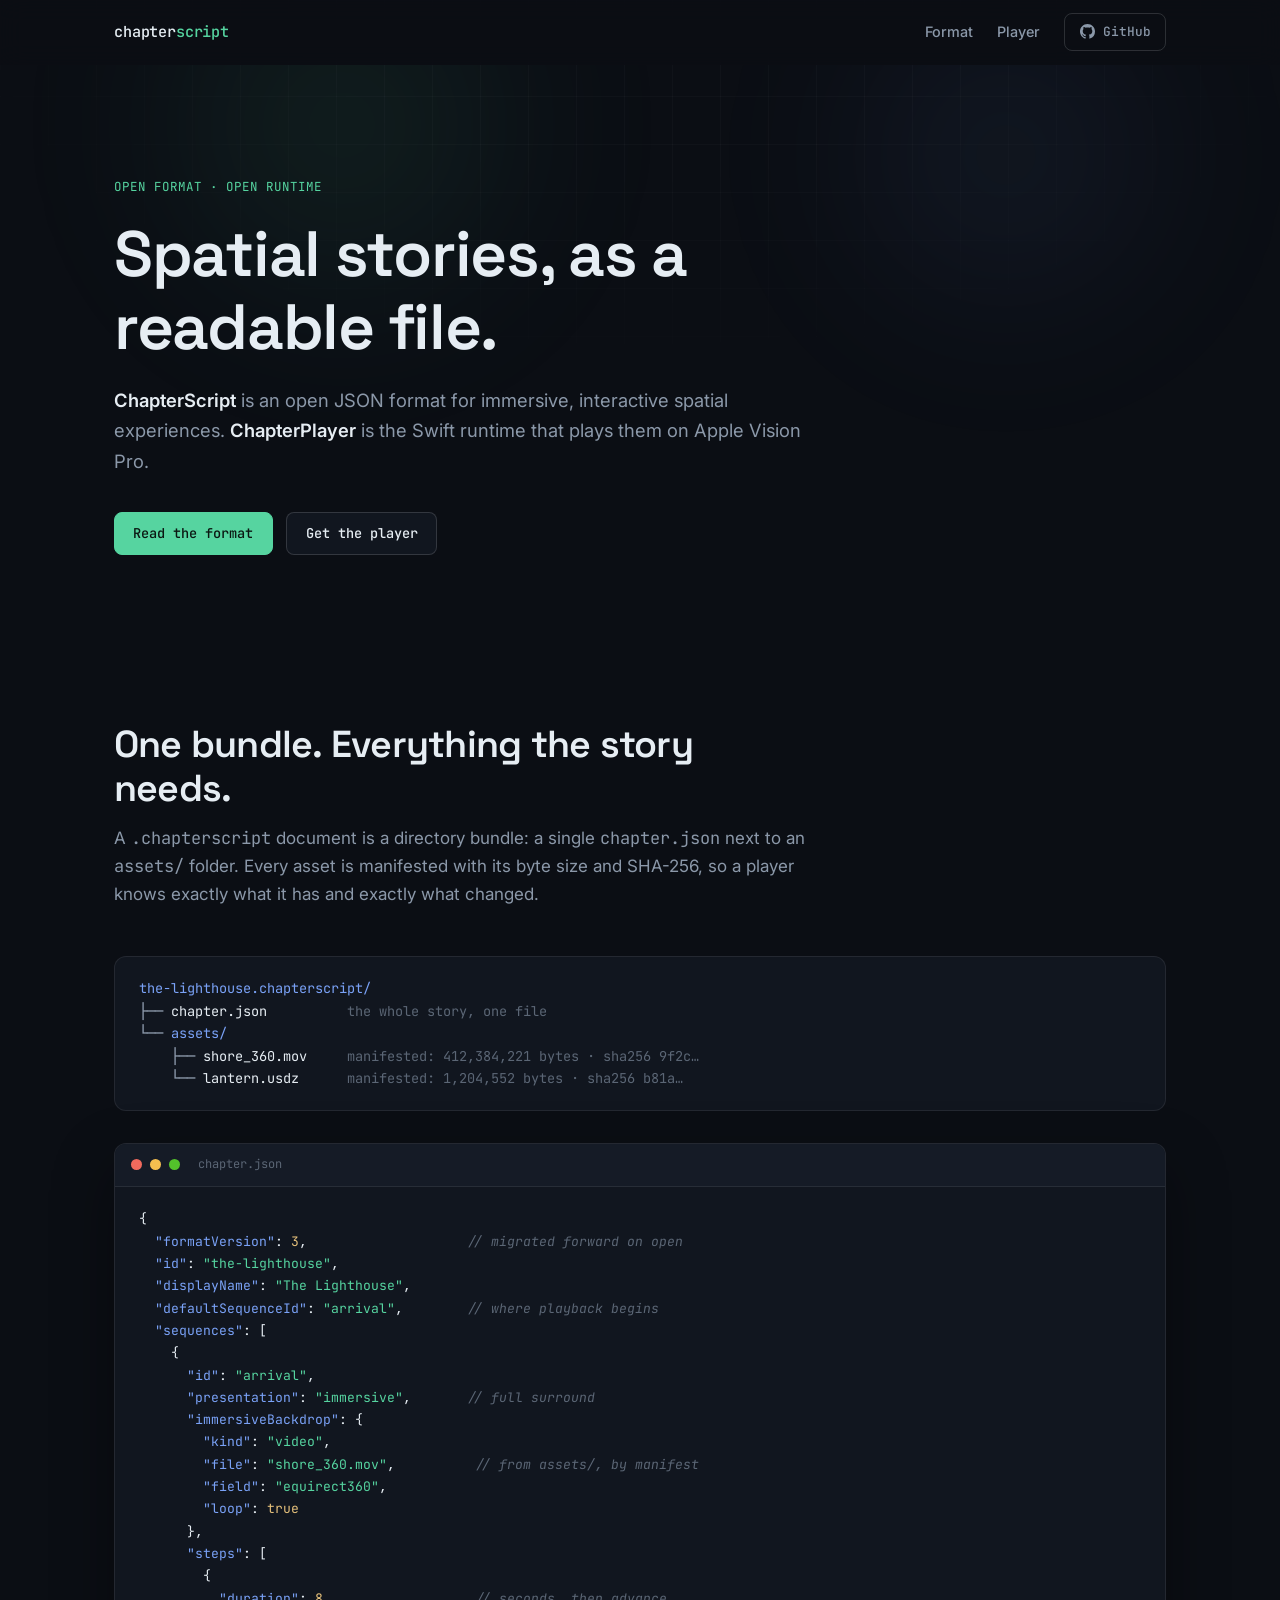
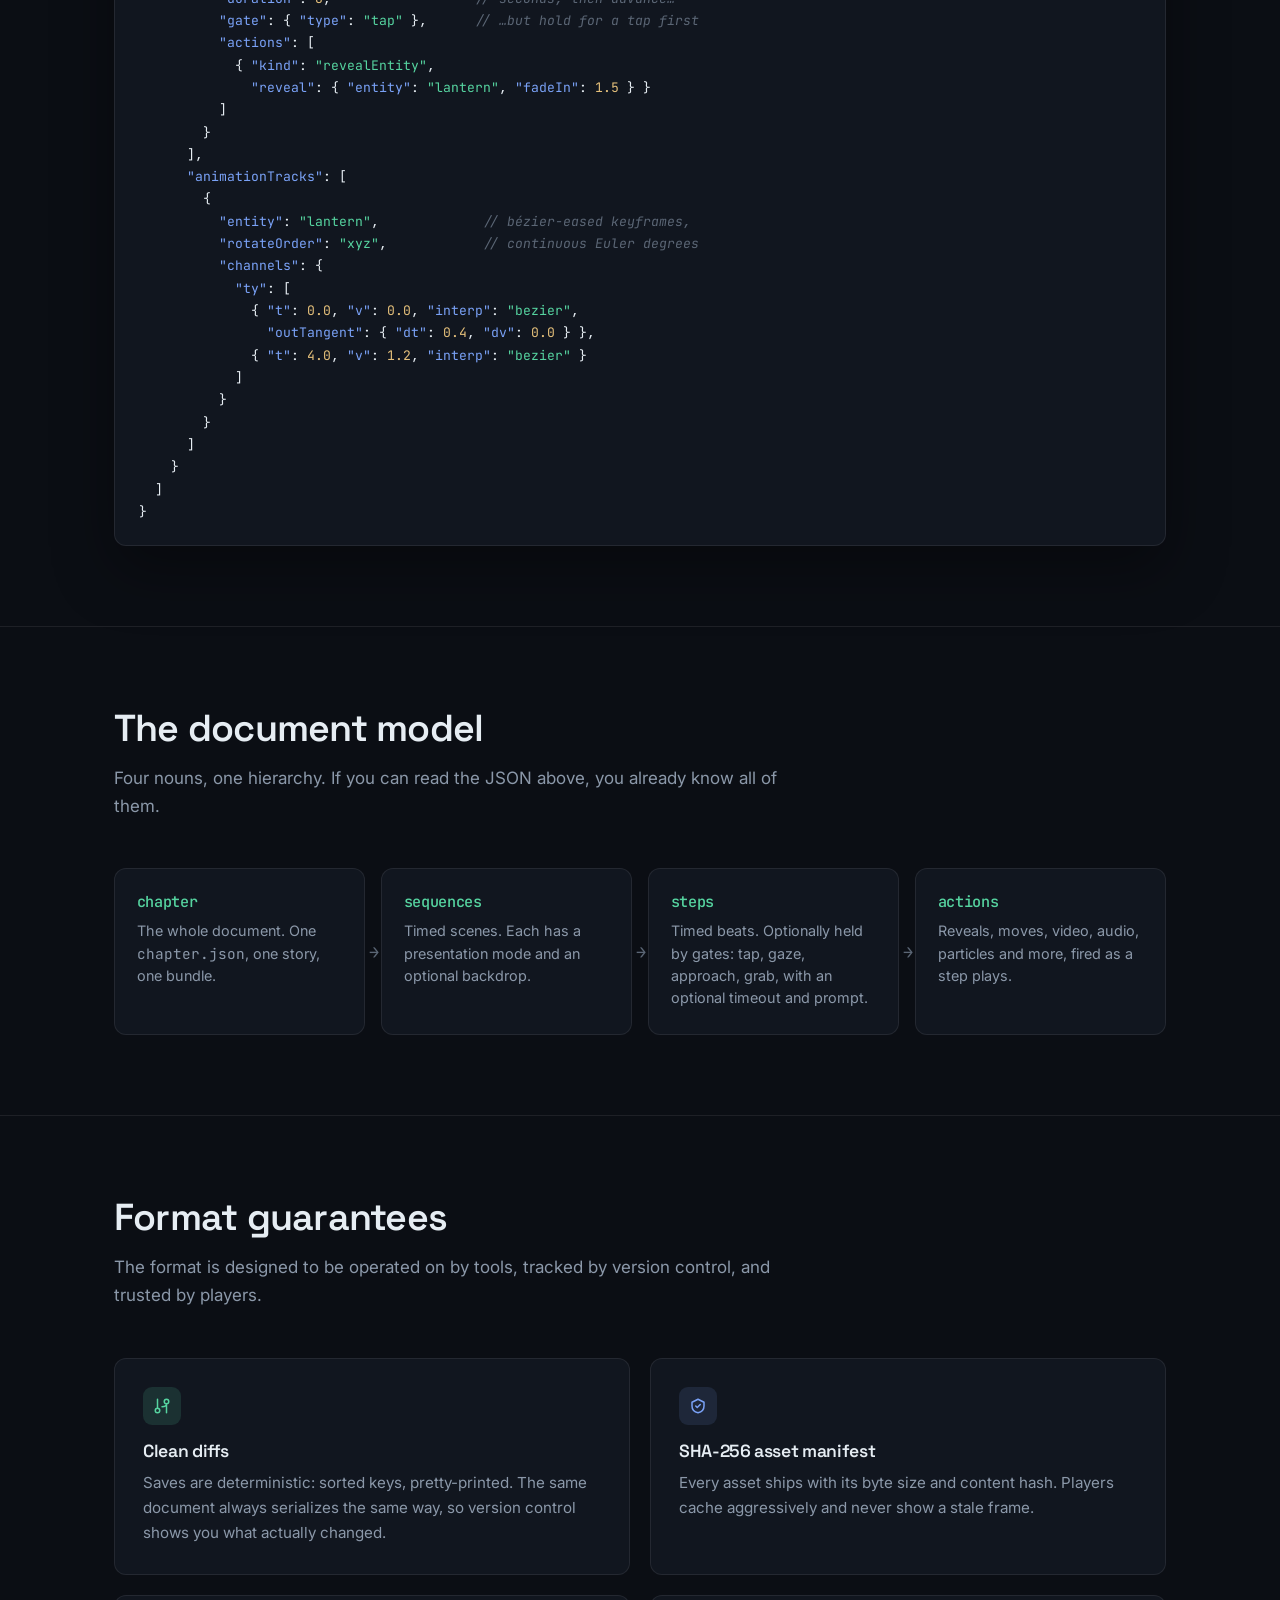
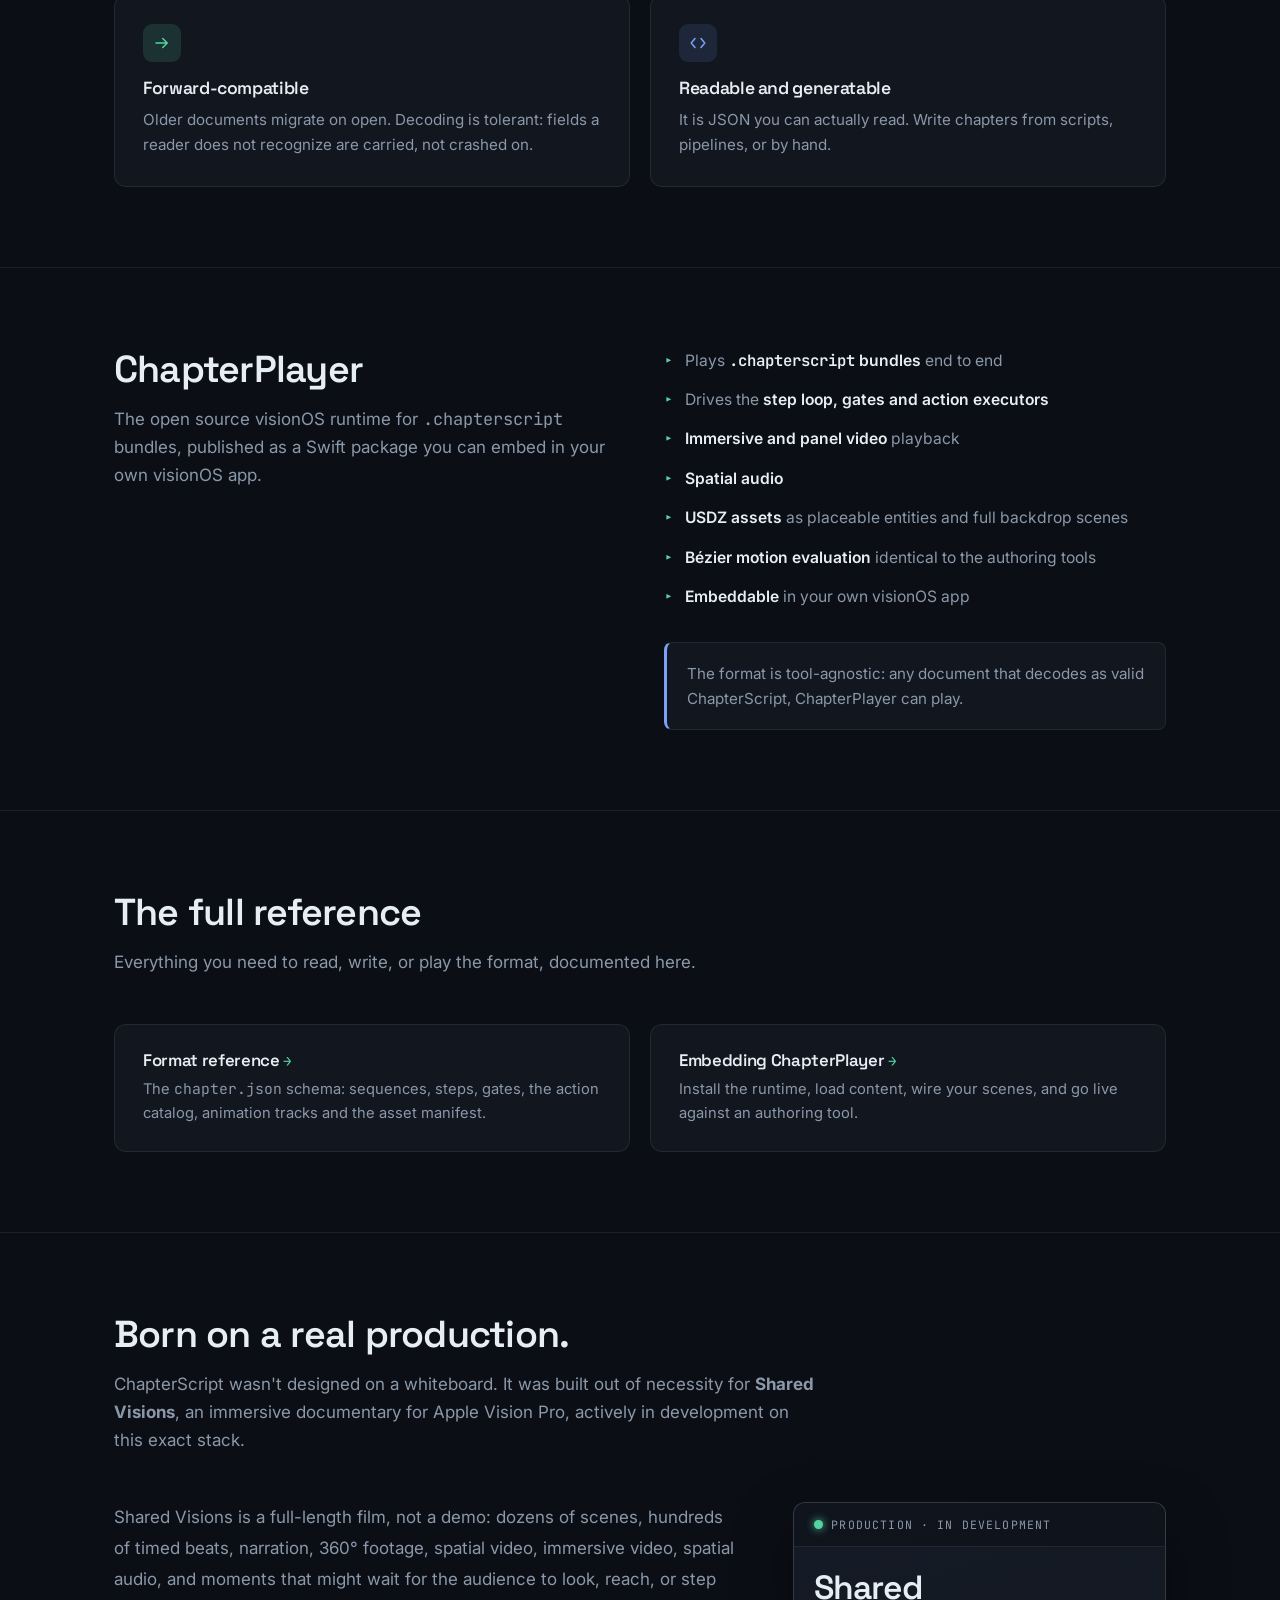
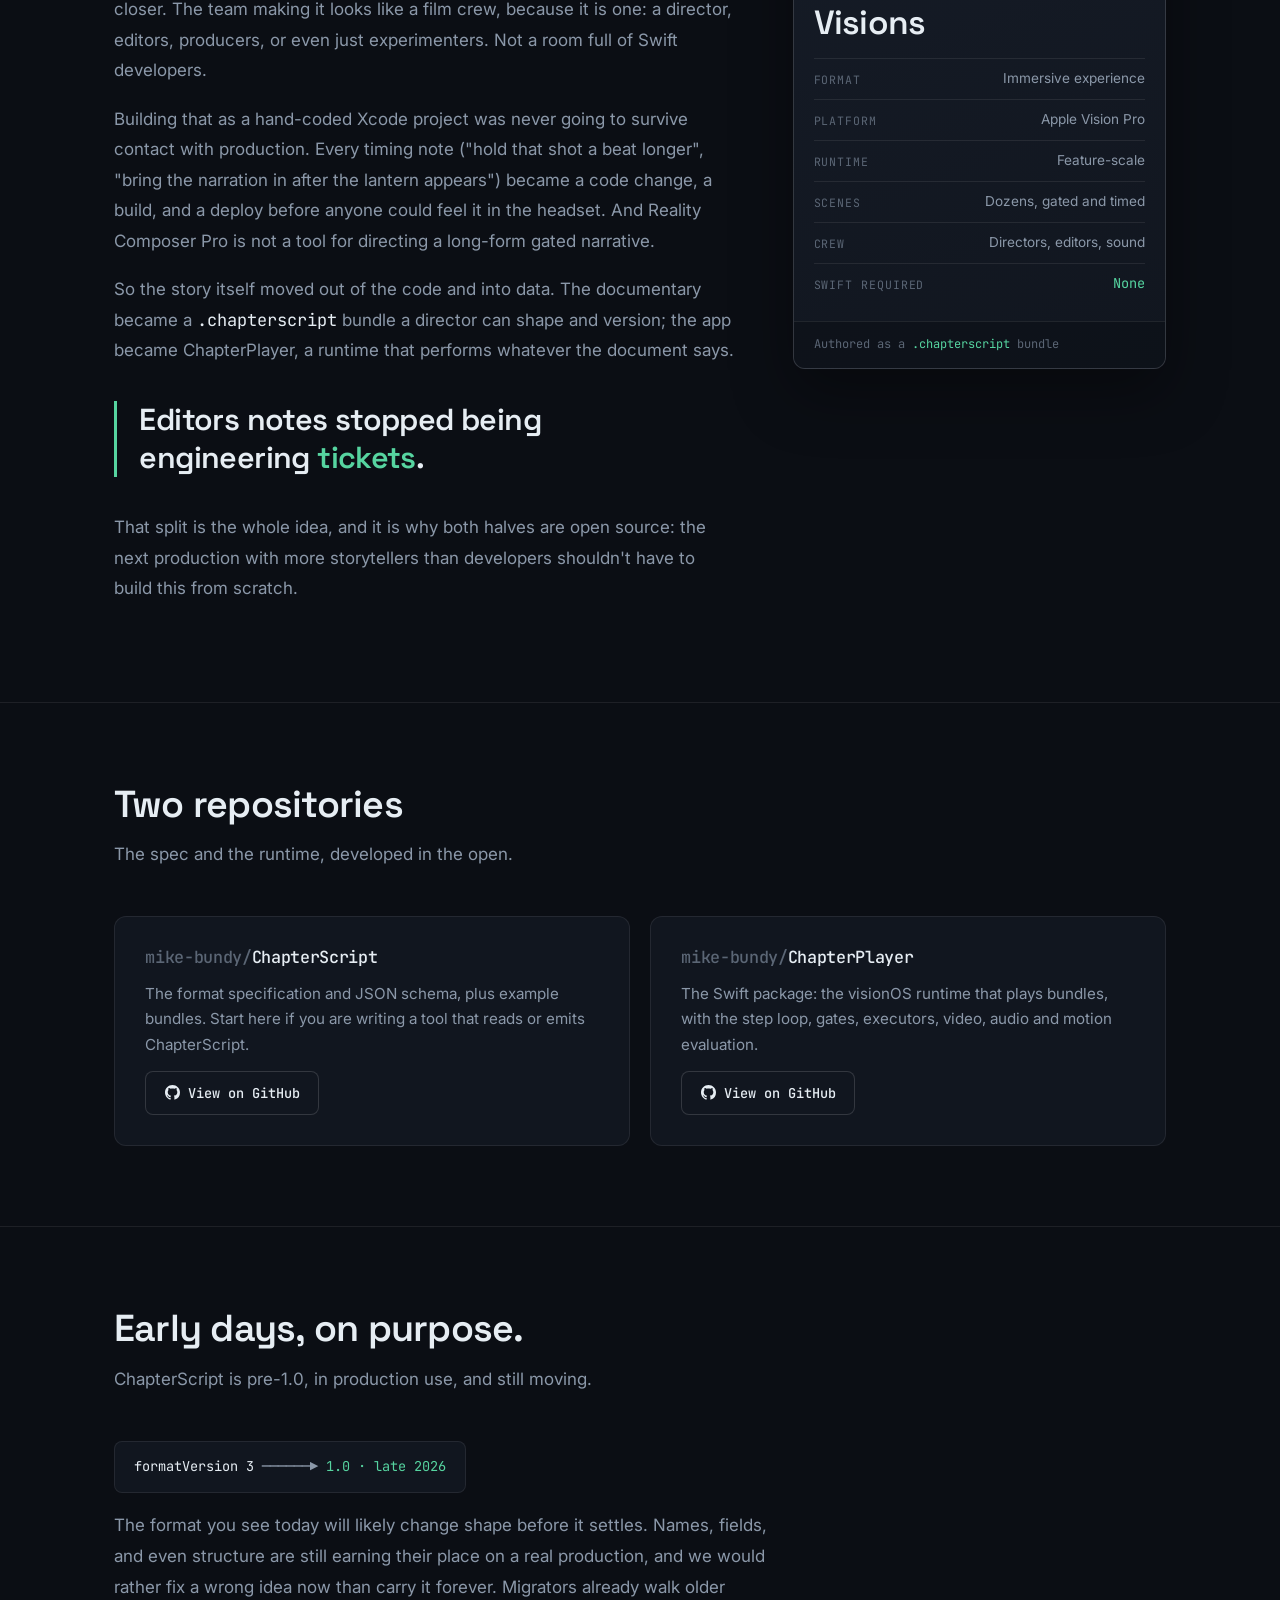
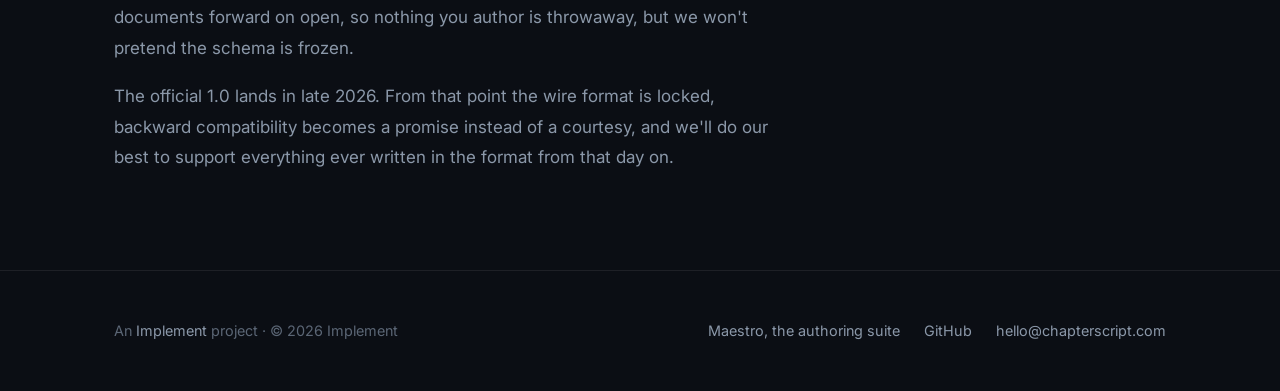
==== commit 636171b3: "Story quote: editors notes, not timing notes Co-Authored-By: Claude Fable 5 <noreply@anthropic.com>" ====
--- a/index.html
+++ b/index.html
@@ -248,7 +248,7 @@
             became a <code>.chapterscript</code> bundle a director can shape and version;
             the app became ChapterPlayer, a runtime that performs whatever the document
             says.</p>
-            <blockquote class="story-quote">Timing notes stopped being<br>engineering <em>tickets</em>.</blockquote>
+            <blockquote class="story-quote">Editors notes stopped being<br>engineering <em>tickets</em>.</blockquote>
             <p>That split is the whole idea, and it is why both halves are open source:
             the next production with more storytellers than developers shouldn't have to
             build this from scratch.</p>
